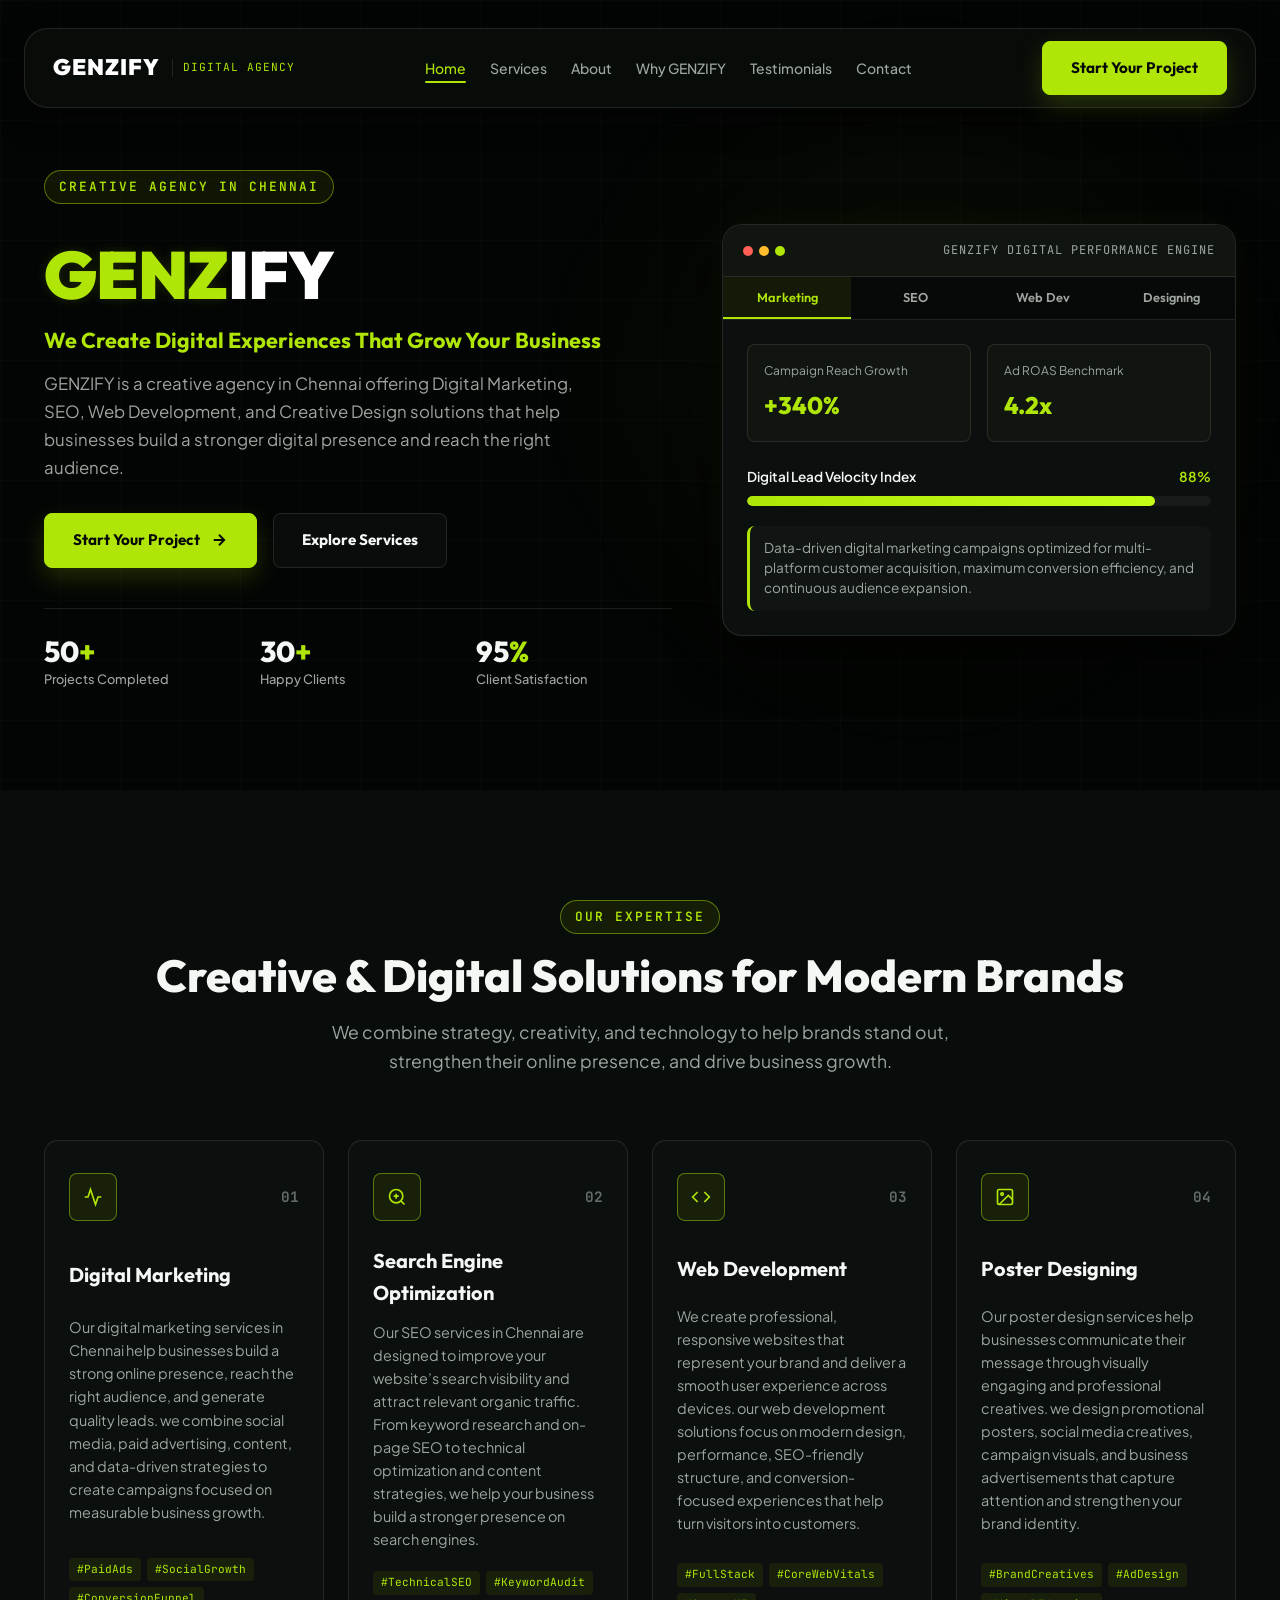
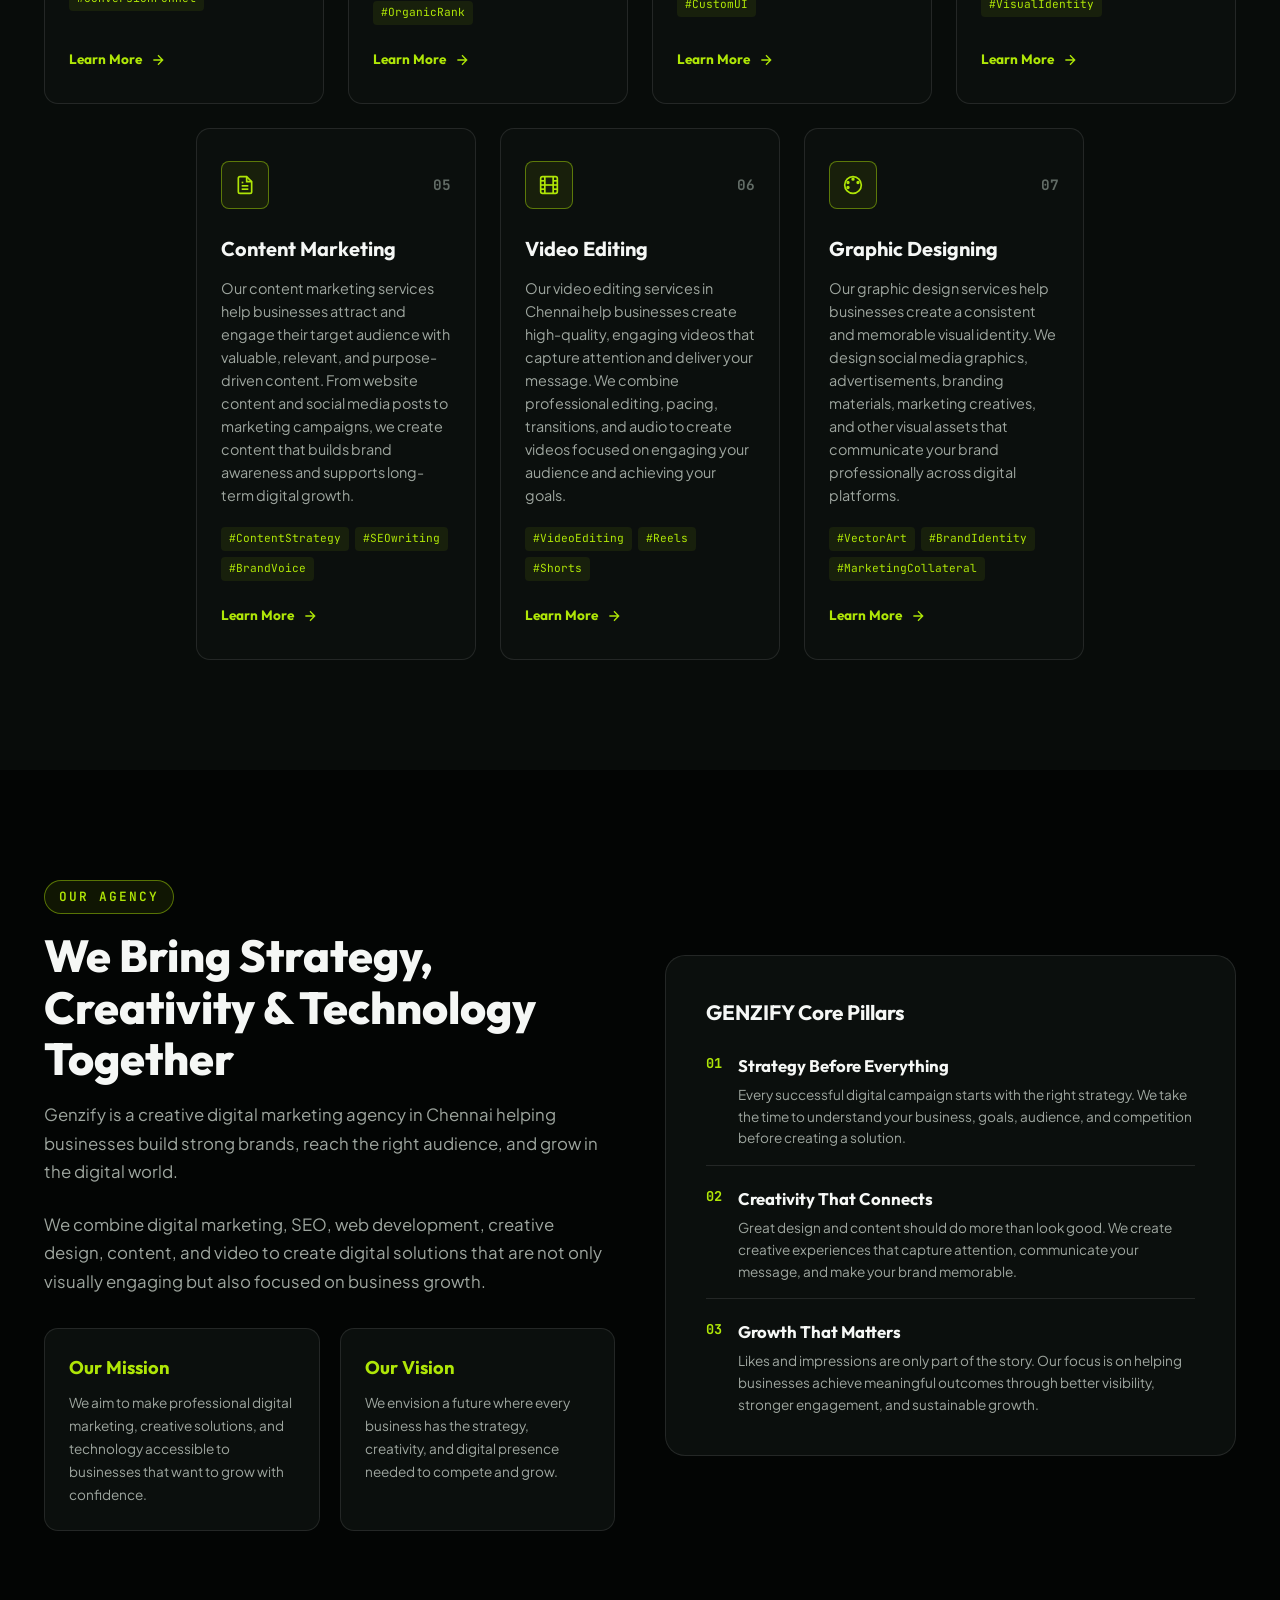
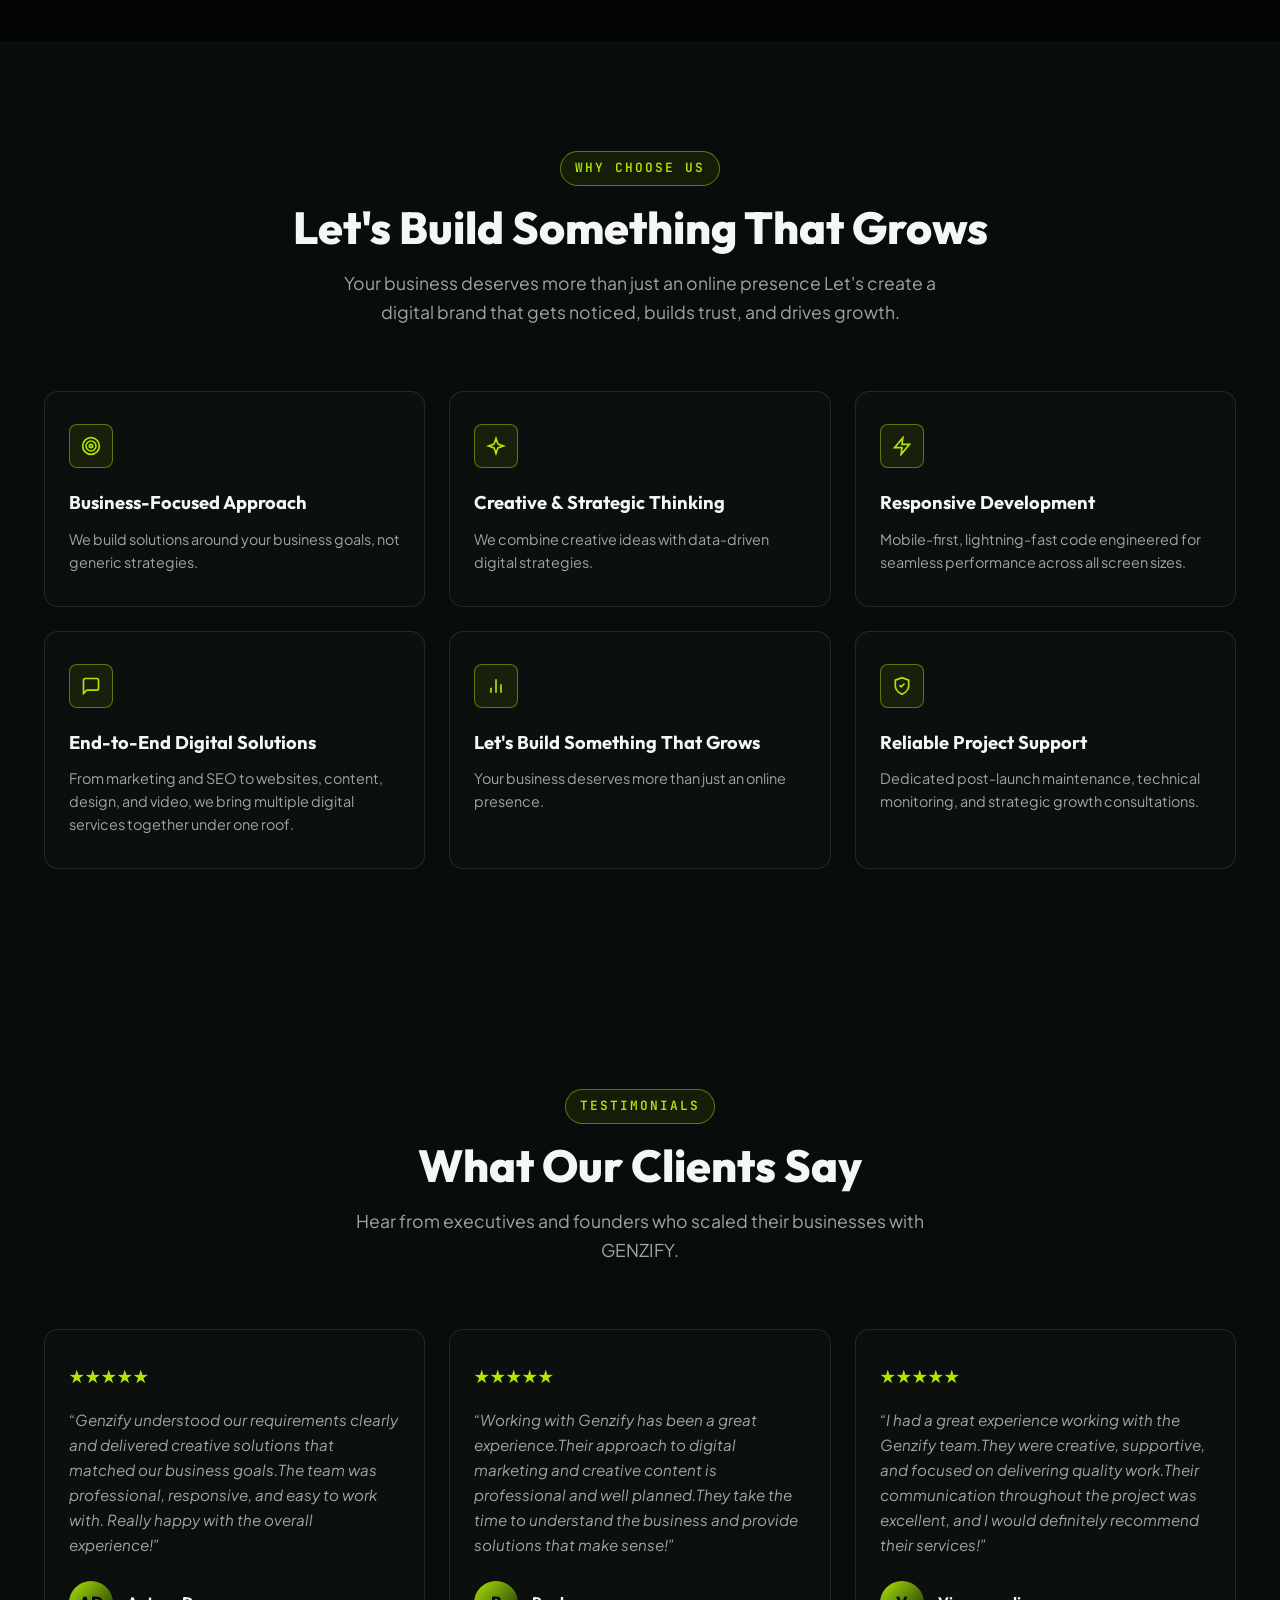
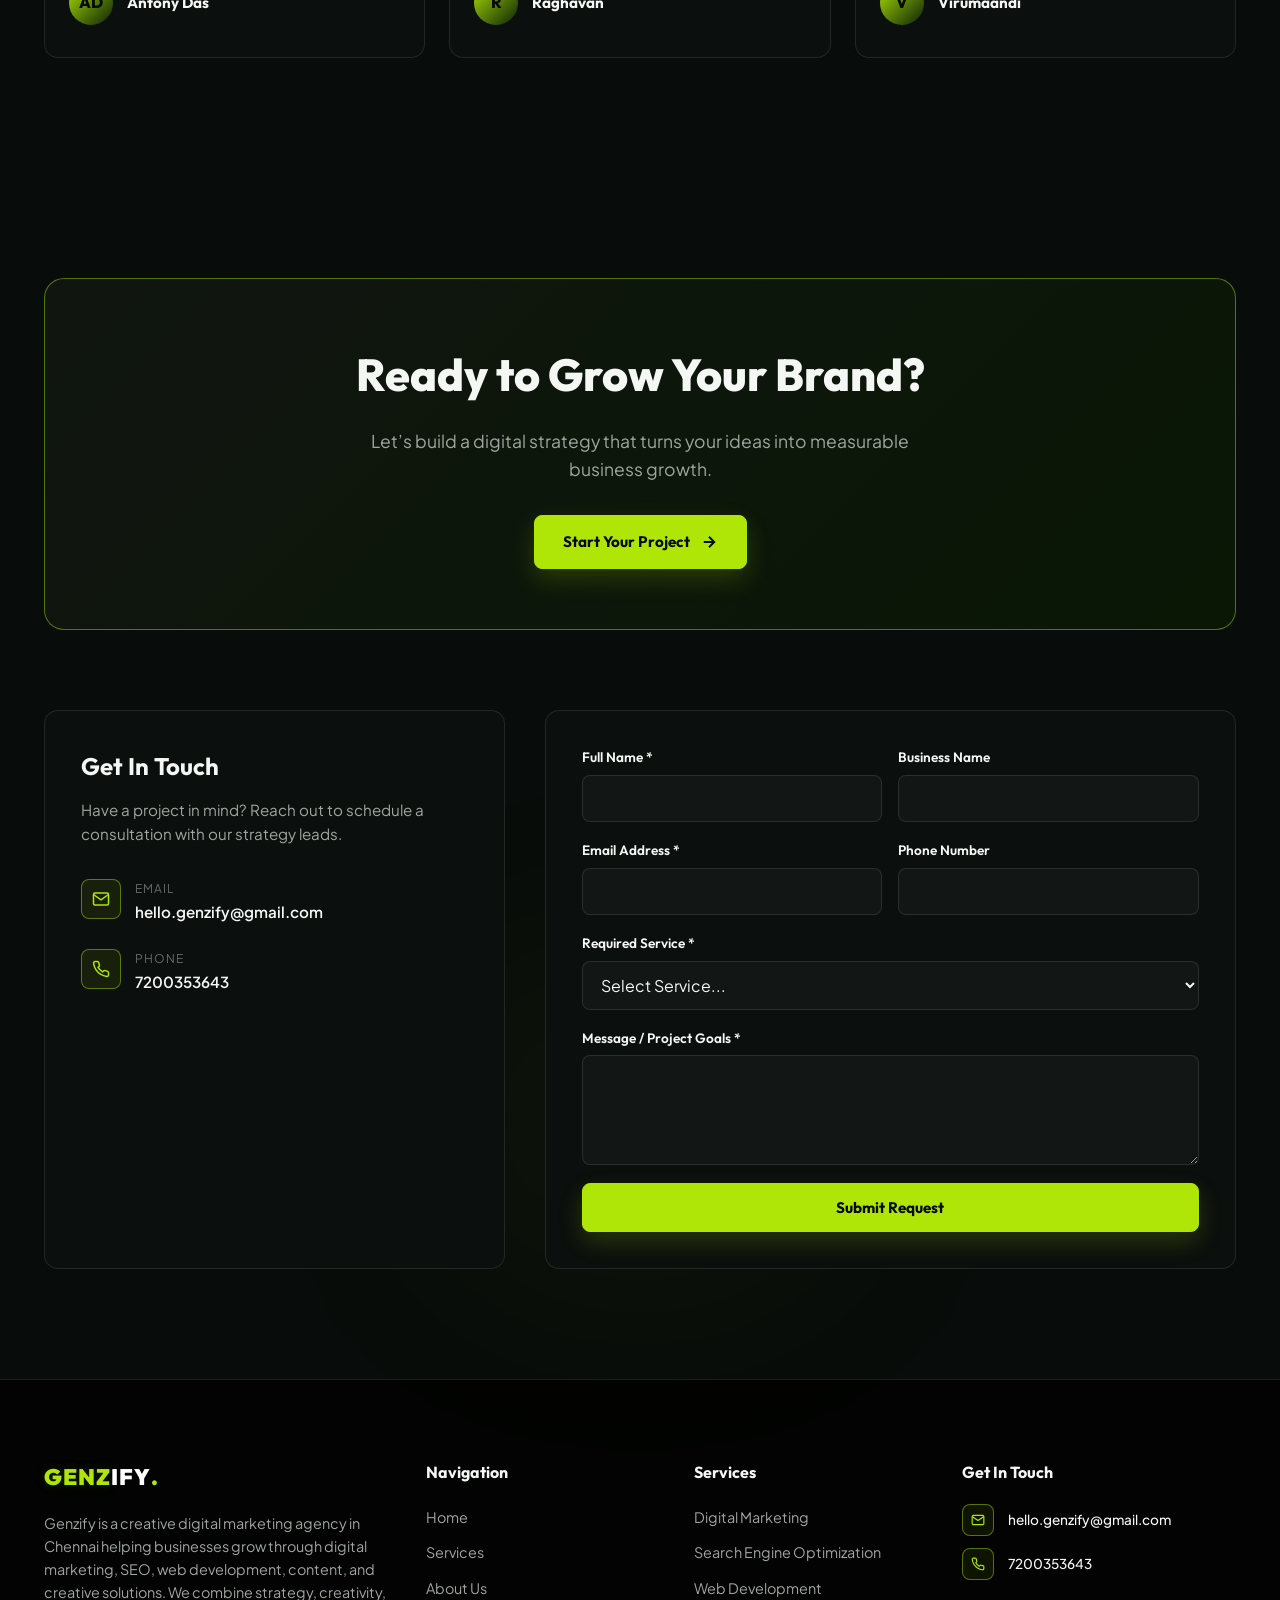
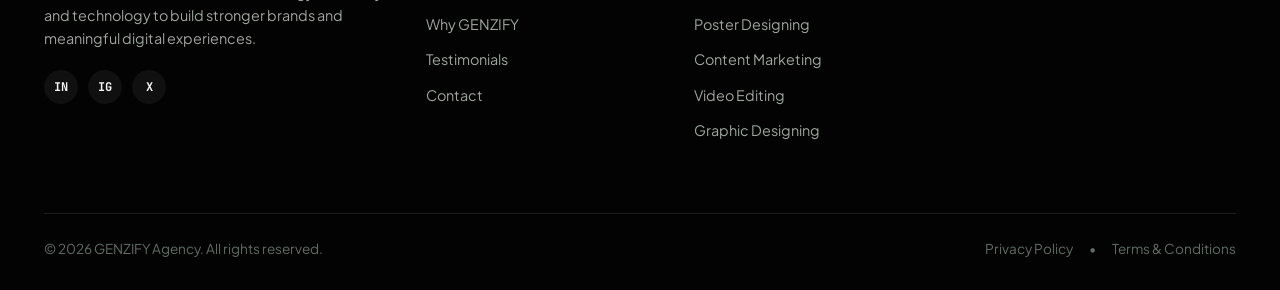
==== index.html @ 28a4ebb8 "genzify site updated" ====
<!DOCTYPE html>
<html lang="en">
<head>
    <meta charset="UTF-8">
    <meta name="viewport" content="width=device-width, initial-scale=1.0">
    <title>GENZIFY | Premium Digital Marketing &amp; Web Development Agency</title>
    
    <!-- SEO & Metadata -->
    <meta name="description" content="GENZIFY is an elite digital marketing agency building modern digital experiences through performance marketing, strategic SEO, web development, and visual design.">
    <meta name="keywords" content="GENZIFY, Digital Marketing Agency, SEO, Web Development, Poster Design, Growth Marketing">
    <meta name="author" content="GENZIFY Agency">

    <!-- Google Fonts -->
    <link rel="preconnect" href="https://fonts.googleapis.com">
    <link rel="preconnect" href="https://fonts.gstatic.com" crossorigin>
    <link href="https://fonts.googleapis.com/css2?family=JetBrains+Mono:wght@500;700&family=Outfit:wght@400;500;600;700;800;900&family=Plus+Jakarta+Sans:wght@400;500;600;700&family=Syne:wght@700;800&display=swap" rel="stylesheet">

    <!-- CSS File -->
    <link rel="stylesheet" href="style.css?v=1.2">
</head>
<body>

    <!-- Subtle Faint Geometric Grid Background -->
    <div class="bg-grid-texture" aria-hidden="true"></div>

    <!-- 1. COMPACT FLOATING NAVIGATION BAR -->
    <div class="navbar-wrapper" id="navbar">
        <nav class="navbar-pill" aria-label="Main Navigation">
            <a href="#home" class="brand-wrap" aria-label="GENZIFY Home">
                <span class="brand-logo-text header-brand-text">
                    GENZIFY
                </span>
                <span class="brand-sub">Digital Agency</span>
            </a>

            <ul class="nav-links-list">
                <li><a href="#home" class="nav-item-link active">Home</a></li>
                <li><a href="#services" class="nav-item-link">Services</a></li>
                <li><a href="#about" class="nav-item-link">About</a></li>
                <li><a href="#why-genzify" class="nav-item-link">Why GENZIFY</a></li>
                <li><a href="#testimonials" class="nav-item-link">Testimonials</a></li>
                <li><a href="#contact" class="nav-item-link">Contact</a></li>
            </ul>

            <div class="nav-cta-desktop">
                <a href="#contact" class="btn btn-primary-neon">Start Your Project</a>
            </div>

            <button class="mobile-nav-toggle" id="mobile-toggle" aria-label="Toggle navigation menu" aria-expanded="false">
                <span class="bar bar-1"></span>
                <span class="bar bar-2"></span>
                <span class="bar bar-3"></span>
            </button>
        </nav>
    </div>

    <!-- Mobile Drawer Overlay -->
    <div class="mobile-drawer" id="mobile-drawer" aria-label="Mobile Navigation Drawer">
        <div class="mobile-menu-links">
            <a href="#home" class="m-link">Home</a>
            <a href="#services" class="m-link">Services</a>
            <a href="#about" class="m-link">About</a>
            <a href="#why-genzify" class="m-link">Why GENZIFY</a>
            <a href="#testimonials" class="m-link">Testimonials</a>
            <a href="#contact" class="m-link">Contact</a>
        </div>
        <div class="mobile-menu-footer">
            <a href="#contact" class="btn btn-primary-neon btn-block">Start Your Project</a>
        </div>
    </div>

    <main>
        <!-- 2. RESTRUCTURED HERO SECTION (Two-Column Layout) -->
        <section class="hero-section" id="home">
            <div class="radial-glow-hero" aria-hidden="true"></div>

            <div class="container">
                <div class="hero-grid">
                    
                    <!-- Left Column: Copy, CTAs & Stats -->
                    <div class="hero-left scroll-reveal">
                        <div class="hero-badge-wrap">
                            <span class="section-badge">Creative Agency in Chennai</span>
                        </div>

                        <h1 class="hero-heading"><span class="brand-logo__genz">GENZ</span><span class="brand-logo__ify">IFY</span></h1>

                        <h2 class="hero-subheading">
                            We Create Digital Experiences That Grow Your Business
                        </h2>

                        <p class="hero-paragraph">
                            GENZIFY is a creative agency in Chennai offering Digital Marketing, SEO, Web Development, and Creative Design solutions that help businesses build a stronger digital presence and reach the right audience.
                        </p>

                        <div class="hero-actions">
                            <a href="#contact" class="btn btn-primary-neon">
                                <span>Start Your Project</span>
                                <svg width="18" height="18" viewBox="0 0 24 24" fill="none" stroke="currentColor" stroke-width="2.5"><path d="M5 12h14M12 5l7 7-7 7"/></svg>
                            </a>
                            <a href="#services" class="btn btn-outline-glass">
                                <span>Explore Services</span>
                            </a>
                        </div>

                        <div class="hero-stats-row">
                            <div class="hero-stat-item">
                                <span class="h-stat-num" data-target="50">0<span>+</span></span>
                                <span class="h-stat-lbl">Projects Completed</span>
                            </div>
                            <div class="hero-stat-item">
                                <span class="h-stat-num" data-target="30">0<span>+</span></span>
                                <span class="h-stat-lbl">Happy Clients</span>
                            </div>
                            <div class="hero-stat-item">
                                <span class="h-stat-num" data-target="95">0<span>%</span></span>
                                <span class="h-stat-lbl">Client Satisfaction</span>
                            </div>
                        </div>
                    </div>

                    <!-- Right Column: Interactive Digital Performance Interface -->
                    <div class="hero-right scroll-reveal" style="transition-delay: 0.15s;">
                        <div class="hero-interface-card">
                            <div class="interface-header">
                                <div class="interface-dots"><span></span><span></span><span></span></div>
                                <span class="interface-title">GENZIFY DIGITAL PERFORMANCE ENGINE</span>
                            </div>

                            <!-- Interactive Tabs -->
                            <div class="interface-tabs" role="tablist" aria-label="Performance Metrics Tabs">
                                <button class="tab-btn active" data-tab="marketing" role="tab" aria-selected="true">Marketing</button>
                                <button class="tab-btn" data-tab="seo" role="tab" aria-selected="false">SEO</button>
                                <button class="tab-btn" data-tab="webdev" role="tab" aria-selected="false">Web Dev</button>
                                <button class="tab-btn" data-tab="design" role="tab" aria-selected="false">Designing</button>
                            </div>

                            <!-- Tab Content Display -->
                            <div class="interface-body">
                                <div class="panel-metrics-grid">
                                    <div class="metric-box">
                                        <span class="mb-label" id="metric-label-1">Campaign Reach Growth</span>
                                        <span class="mb-val" id="metric-val-1">+340%</span>
                                    </div>
                                    <div class="metric-box">
                                        <span class="mb-label" id="metric-label-2">Ad ROAS Benchmark</span>
                                        <span class="mb-val" id="metric-val-2">4.2x</span>
                                    </div>
                                </div>

                                <div class="panel-graph-wrap">
                                    <div class="graph-label">
                                        <span id="graph-title">Digital Lead Velocity Index</span>
                                        <span id="graph-percentage" style="color: var(--color-primary-green);">88%</span>
                                    </div>
                                    <div class="graph-track">
                                        <div class="graph-fill" id="graph-fill-bar" style="width: 88%;"></div>
                                    </div>
                                </div>

                                <p class="panel-summary" id="panel-desc">
                                    Data-driven digital marketing campaigns optimized for multi-platform customer acquisition, maximum conversion efficiency, and continuous audience expansion.
                                </p>
                            </div>
                        </div>
                    </div>

                </div>
            </div>
        </section>

        <!-- 3. SERVICES SECTION -->
        <section class="services-section section-padding bg-secondary" id="services">
            <div class="container">
                <div class="section-header text-center scroll-reveal">
                    <span class="section-badge">OUR EXPERTISE</span>
                    <h2 class="section-title">Creative & Digital Solutions for Modern Brands</h2>
                    <p class="section-description">
                        We combine strategy, creativity, and technology to help brands stand out, strengthen their online presence, and drive business growth.
                    </p>
                </div>

                <div class="services-grid">
                    <!-- Service 1: Digital Marketing -->
                    <div class="service-card scroll-reveal">
                        <div class="service-top">
                            <div class="service-icon">
                                <svg width="24" height="24" viewBox="0 0 24 24" fill="none" stroke="currentColor" stroke-width="2"><path d="M22 12h-4l-3 9L9 3l-3 9H2"/></svg>
                            </div>
                            <span class="service-num">01</span>
                        </div>
                        <h3 class="service-title">Digital Marketing</h3>
                        <p class="service-desc">
                            Our digital marketing services in Chennai help businesses build a strong online presence, reach the right audience, and generate quality leads. we combine social media, paid advertising, content, and data-driven strategies to create campaigns focused on measurable business growth.
                        </p>
                        <div class="service-tags">
                            <span class="stag">#PaidAds</span>
                            <span class="stag">#SocialGrowth</span>
                            <span class="stag">#ConversionFunnel</span>
                        </div>
                        <a href="#contact" class="service-link" onclick="preselectService('Digital Marketing')">
                            <span>Learn More</span>
                            <svg width="16" height="16" viewBox="0 0 24 24" fill="none" stroke="currentColor" stroke-width="2"><path d="M5 12h14M12 5l7 7-7 7"/></svg>
                        </a>
                    </div>

                    <!-- Service 2: SEO -->
                    <div class="service-card scroll-reveal" style="transition-delay: 0.1s;">
                        <div class="service-top">
                            <div class="service-icon">
                                <svg width="24" height="24" viewBox="0 0 24 24" fill="none" stroke="currentColor" stroke-width="2"><circle cx="11" cy="11" r="8"/><path d="M21 21l-4.35-4.35M11 8v6M8 11h6"/></svg>
                            </div>
                            <span class="service-num">02</span>
                        </div>
                        <h3 class="service-title">Search Engine Optimization</h3>
                        <p class="service-desc">
                            Our SEO services in Chennai are designed to improve your website’s search visibility and attract relevant organic traffic. From keyword research and on-page SEO to technical optimization and content strategies, we help your business build a stronger presence on search engines.
                        </p>
                        <div class="service-tags">
                            <span class="stag">#TechnicalSEO</span>
                            <span class="stag">#KeywordAudit</span>
                            <span class="stag">#OrganicRank</span>
                        </div>
                        <a href="#contact" class="service-link" onclick="preselectService('Search Engine Optimization')">
                            <span>Learn More</span>
                            <svg width="16" height="16" viewBox="0 0 24 24" fill="none" stroke="currentColor" stroke-width="2"><path d="M5 12h14M12 5l7 7-7 7"/></svg>
                        </a>
                    </div>

                    <!-- Service 3: Web Development -->
                    <div class="service-card scroll-reveal" style="transition-delay: 0.2s;">
                        <div class="service-top">
                            <div class="service-icon">
                                <svg width="24" height="24" viewBox="0 0 24 24" fill="none" stroke="currentColor" stroke-width="2"><polyline points="16 18 22 12 16 6"/><polyline points="8 6 2 12 8 18"/></svg>
                            </div>
                            <span class="service-num">03</span>
                        </div>
                        <h3 class="service-title">Web Development</h3>
                        <p class="service-desc">
                            We create professional, responsive websites that represent your brand and deliver a smooth user experience across devices. our web development solutions focus on modern design, performance, SEO-friendly structure, and conversion-focused experiences that help turn visitors into customers.
                        </p>
                        <div class="service-tags">
                            <span class="stag">#FullStack</span>
                            <span class="stag">#CoreWebVitals</span>
                            <span class="stag">#CustomUI</span>
                        </div>
                        <a href="#contact" class="service-link" onclick="preselectService('Web Development')">
                            <span>Learn More</span>
                            <svg width="16" height="16" viewBox="0 0 24 24" fill="none" stroke="currentColor" stroke-width="2"><path d="M5 12h14M12 5l7 7-7 7"/></svg>
                        </a>
                    </div>

                    <!-- Service 4: Poster Designing -->
                    <div class="service-card scroll-reveal" style="transition-delay: 0.3s;">
                        <div class="service-top">
                            <div class="service-icon">
                                <svg width="24" height="24" viewBox="0 0 24 24" fill="none" stroke="currentColor" stroke-width="2"><rect x="3" y="3" width="18" height="18" rx="2" ry="2"/><circle cx="8.5" cy="8.5" r="1.5"/><polyline points="21 15 16 10 5 21"/></svg>
                            </div>
                            <span class="service-num">04</span>
                        </div>
                        <h3 class="service-title">Poster Designing</h3>
                        <p class="service-desc">
                            Our poster design services help businesses communicate their message through visually engaging and professional creatives. we design promotional posters, social media creatives, campaign visuals, and business advertisements that capture attention and strengthen your brand identity.
                        </p>
                        <div class="service-tags">
                            <span class="stag">#BrandCreatives</span>
                            <span class="stag">#AdDesign</span>
                            <span class="stag">#VisualIdentity</span>
                        </div>
                        <a href="#contact" class="service-link" onclick="preselectService('Poster Designing')">
                            <span>Learn More</span>
                            <svg width="16" height="16" viewBox="0 0 24 24" fill="none" stroke="currentColor" stroke-width="2"><path d="M5 12h14M12 5l7 7-7 7"/></svg>
                        </a>
                    </div>

                    <!-- Service 5: Content Marketing -->
                    <div class="service-card scroll-reveal" style="transition-delay: 0.1s;">
                        <div class="service-top">
                            <div class="service-icon">
                                <svg width="24" height="24" viewBox="0 0 24 24" fill="none" stroke="currentColor" stroke-width="2"><path d="M14 2H6a2 2 0 0 0-2 2v16a2 2 0 0 0 2 2h12a2 2 0 0 0 2-2V8z"></path><polyline points="14 2 14 8 20 8"></polyline><line x1="16" y1="13" x2="8" y2="13"></line><line x1="16" y1="17" x2="8" y2="17"></line><polyline points="10 9 9 9 8 9"></polyline></svg>
                            </div>
                            <span class="service-num">05</span>
                        </div>
                        <h3 class="service-title">Content Marketing</h3>
                        <p class="service-desc">
                            Our content marketing services help businesses attract and engage their target audience with valuable, relevant, and purpose-driven content. From website content and social media posts to marketing campaigns, we create content that builds brand awareness and supports long-term digital growth.
                        </p>
                        <div class="service-tags">
                            <span class="stag">#ContentStrategy</span>
                            <span class="stag">#SEOwriting</span>
                            <span class="stag">#BrandVoice</span>
                        </div>
                        <a href="#contact" class="service-link" onclick="preselectService('Content Marketing')">
                            <span>Learn More</span>
                            <svg width="16" height="16" viewBox="0 0 24 24" fill="none" stroke="currentColor" stroke-width="2"><path d="M5 12h14M12 5l7 7-7 7"/></svg>
                        </a>
                    </div>

                    <!-- Service 6: Video Editing -->
                    <div class="service-card scroll-reveal" style="transition-delay: 0.2s;">
                        <div class="service-top">
                            <div class="service-icon">
                                <svg width="24" height="24" viewBox="0 0 24 24" fill="none" stroke="currentColor" stroke-width="2"><rect x="2" y="2" width="20" height="20" rx="2.18" ry="2.18"></rect><line x1="7" y1="2" x2="7" y2="22"></line><line x1="17" y1="2" x2="17" y2="22"></line><line x1="2" y1="12" x2="22" y2="12"></line><line x1="2" y1="7" x2="7" y2="7"></line><line x1="2" y1="17" x2="7" y2="17"></line><line x1="17" y1="17" x2="22" y2="17"></line><line x1="17" y1="7" x2="22" y2="7"></line></svg>
                            </div>
                            <span class="service-num">06</span>
                        </div>
                        <h3 class="service-title">Video Editing</h3>
                        <p class="service-desc">
                            Our video editing services in Chennai help businesses create high-quality, engaging videos that capture attention and deliver your message. We combine professional editing, pacing, transitions, and audio to create videos focused on engaging your audience and achieving your goals.
                        </p>
                        <div class="service-tags">
                            <span class="stag">#VideoEditing</span>
                            <span class="stag">#Reels</span>
                            <span class="stag">#Shorts</span>
                        </div>
                        <a href="#contact" class="service-link" onclick="preselectService('Video Editing')">
                            <span>Learn More</span>
                            <svg width="16" height="16" viewBox="0 0 24 24" fill="none" stroke="currentColor" stroke-width="2"><path d="M5 12h14M12 5l7 7-7 7"/></svg>
                        </a>
                    </div>

                    <!-- Service 7: Graphic Designing -->
                    <div class="service-card scroll-reveal" style="transition-delay: 0.3s;">
                        <div class="service-top">
                            <div class="service-icon">
                                <svg width="24" height="24" viewBox="0 0 24 24" fill="none" stroke="currentColor" stroke-width="2"><path d="M12 22C17.5228 22 22 17.5228 22 12C22 6.47715 17.5228 2 12 2C6.47715 2 2 6.47715 2 12C2 17.5228 6.47715 22 12 22Z"></path><path d="M12 6C12.5523 6 13 5.55228 13 5C13 4.44772 12.5523 4 12 4C11.4477 4 11 4.44772 11 5C11 5.55228 11.4477 6 12 6Z"></path><path d="M6 10C6.55228 10 7 9.55228 7 9C7 8.44772 6.55228 8 6 8C5.44772 8 5 8.44772 5 9C5 9.55228 5.44772 10 6 10Z"></path><path d="M6 16C6.55228 16 7 15.5523 7 15C7 14.4477 6.55228 14 6 14C5.44772 14 5 14.4477 5 15C5 15.5523 5.44772 16 6 16Z"></path><path d="M18 10C18.5523 10 19 9.55228 19 9C19 8.44772 18.5523 8 18 8C17.4477 8 17 8.44772 17 9C17 9.55228 17.4477 10 18 10Z"></path></svg>
                            </div>
                            <span class="service-num">07</span>
                        </div>
                        <h3 class="service-title">Graphic Designing</h3>
                        <p class="service-desc">
                            Our graphic design services help businesses create a consistent and memorable visual identity. We design social media graphics, advertisements, branding materials, marketing creatives, and other visual assets that communicate your brand professionally across digital platforms.
                        </p>
                        <div class="service-tags">
                            <span class="stag">#VectorArt</span>
                            <span class="stag">#BrandIdentity</span>
                            <span class="stag">#MarketingCollateral</span>
                        </div>
                        <a href="#contact" class="service-link" onclick="preselectService('Graphic Designing')">
                            <span>Learn More</span>
                            <svg width="16" height="16" viewBox="0 0 24 24" fill="none" stroke="currentColor" stroke-width="2"><path d="M5 12h14M12 5l7 7-7 7"/></svg>
                        </a>
                    </div>
                </div>
            </div>
        </section>

        <!-- 4. ABOUT SECTION (Editorial Split Layout) -->
        <section class="about-section section-padding" id="about">
            <div class="container">
                <div class="about-split-grid">
                    
                    <div class="about-editorial scroll-reveal">
                        <span class="section-badge">OUR AGENCY</span>
                        <h2 class="section-title">We Bring Strategy, Creativity &amp; Technology Together</h2>
                        
                        <p>
                            Genzify is a creative digital marketing agency in Chennai helping businesses build strong brands, reach the right audience, and grow in the digital world.
                        </p>
                        <p>
                            We combine digital marketing, SEO, web development, creative design, content, and video to create digital solutions that are not only visually engaging but also focused on business growth.
                        </p>

                        <div class="about-highlights">
                            <div class="ah-card">
                                <h4>Our Mission</h4>
                                <p>We aim to make professional digital marketing, creative solutions, and technology accessible to businesses that want to grow with confidence.</p>
                            </div>
                            <div class="ah-card">
                                <h4>Our Vision</h4>
                                <p>We envision a future where every business has the strategy, creativity, and digital presence needed to compete and grow.</p>
                            </div>
                        </div>
                    </div>

                    <!-- Visual Principles Panel -->
                    <div class="about-visual-panel scroll-reveal" style="transition-delay: 0.15s;">
                        <h3 style="font-family: var(--font-heading); font-size: 1.3rem; margin-bottom: 24px;">GENZIFY Core Pillars</h3>
                        
                        <div class="principles-list">
                            <div class="principle-item">
                                <span class="p-num">01</span>
                                <div class="p-text">
                                    <h5>Strategy Before Everything</h5>
                                    <p>Every successful digital campaign starts with the right strategy. We take the time to understand your business, goals, audience, and competition before creating a solution.</p>
                                </div>
                            </div>
                            <div class="principle-item">
                                <span class="p-num">02</span>
                                <div class="p-text">
                                    <h5>Creativity That Connects</h5>
                                    <p>Great design and content should do more than look good. We create creative experiences that capture attention, communicate your message, and make your brand memorable.</p>
                                </div>
                            </div>
                            <div class="principle-item">
                                <span class="p-num">03</span>
                                <div class="p-text">
                                    <h5>Growth That Matters</h5>
                                    <p>Likes and impressions are only part of the story. Our focus is on helping businesses achieve meaningful outcomes through better visibility, stronger engagement, and sustainable growth.</p>
                                </div>
                            </div>
                        </div>
                    </div>

                </div>
            </div>
        </section>

        <!-- 5. WHY CHOOSE GENZIFY -->
        <section class="why-section section-padding bg-secondary" id="why-genzify">
            <div class="container">
                <div class="section-header text-center scroll-reveal">
                    <span class="section-badge">WHY CHOOSE US</span>
                    <h2 class="section-title">Let's Build Something That Grows</h2>
                    <p class="section-description">
                        Your business deserves more than just an online presence Let's create a digital brand that gets noticed, builds trust, and drives growth.
                    </p>
                </div>

                <div class="why-grid-layout">
                    <div class="why-feature-card scroll-reveal">
                        <div class="why-icon-badge">
                            <svg width="20" height="20" viewBox="0 0 24 24" fill="none" stroke="currentColor" stroke-width="2"><circle cx="12" cy="12" r="10"/><circle cx="12" cy="12" r="6"/><circle cx="12" cy="12" r="2"/></svg>
                        </div>
                        <h4>Business-Focused Approach</h4>
                        <p>We build solutions around your business goals, not generic strategies.</p>
                    </div>

                    <div class="why-feature-card scroll-reveal" style="transition-delay: 0.1s;">
                        <div class="why-icon-badge">
                            <svg width="20" height="20" viewBox="0 0 24 24" fill="none" stroke="currentColor" stroke-width="2"><path d="m12 3-1.912 5.813a2 2 0 0 1-1.275 1.275L3 12l5.813 1.912a2 2 0 0 1 1.275 1.275L12 21l1.912-5.813a2 2 0 0 1 1.275-1.275L21 12l-5.813-1.912a2 2 0 0 1-1.275-1.275L12 3Z"/></svg>
                        </div>
                        <h4>Creative &amp; Strategic Thinking</h4>
                        <p>We combine creative ideas with data-driven digital strategies.</p>
                    </div>

                    <div class="why-feature-card scroll-reveal" style="transition-delay: 0.2s;">
                        <div class="why-icon-badge">
                            <svg width="20" height="20" viewBox="0 0 24 24" fill="none" stroke="currentColor" stroke-width="2"><polygon points="13 2 3 14 12 14 11 22 21 10 12 10 13 2"/></svg>
                        </div>
                        <h4>Responsive Development</h4>
                        <p>Mobile-first, lightning-fast code engineered for seamless performance across all screen sizes.</p>
                    </div>

                    <div class="why-feature-card scroll-reveal" style="transition-delay: 0.3s;">
                        <div class="why-icon-badge">
                            <svg width="20" height="20" viewBox="0 0 24 24" fill="none" stroke="currentColor" stroke-width="2"><path d="M21 15a2 2 0 0 1-2 2H7l-4 4V5a2 2 0 0 1 2-2h14a2 2 0 0 1 2 2z"/></svg>
                        </div>
                        <h4>End-to-End Digital Solutions</h4>
                        <p>From marketing and SEO to websites, content, design, and video, we bring multiple digital services together under one roof.</p>
                    </div>

                    <div class="why-feature-card scroll-reveal" style="transition-delay: 0.4s;">
                        <div class="why-icon-badge">
                            <svg width="20" height="20" viewBox="0 0 24 24" fill="none" stroke="currentColor" stroke-width="2"><line x1="18" y1="20" x2="18" y2="10"/><line x1="12" y1="20" x2="12" y2="4"/><line x1="6" y1="20" x2="6" y2="14"/></svg>
                        </div>
                        <h4>Let's Build Something That Grows</h4>
                        <p>Your business deserves more than just an online presence.</p>
                    </div>

                    <div class="why-feature-card scroll-reveal" style="transition-delay: 0.5s;">
                        <div class="why-icon-badge">
                            <svg width="20" height="20" viewBox="0 0 24 24" fill="none" stroke="currentColor" stroke-width="2"><path d="M12 22s8-4 8-10V5l-8-3-8 3v7c0 6 8 10 8 10z"/><polyline points="9 11 11 13 15 9"/></svg>
                        </div>
                        <h4>Reliable Project Support</h4>
                        <p>Dedicated post-launch maintenance, technical monitoring, and strategic growth consultations.</p>
                    </div>
                </div>
            </div>
        </section>

        <!-- TESTIMONIALS SECTION -->
        <!-- TEMPORARY TESTIMONIALS - REPLACE BEFORE LAUNCH -->
        <section class="testimonials-section section-padding bg-secondary" id="testimonials">
            <div class="container">
                <div class="section-header text-center scroll-reveal">
                    <span class="section-badge">TESTIMONIALS</span>
                    <h2 class="section-title">What Our Clients Say</h2>
                    <p class="section-description">
                        Hear from executives and founders who scaled their businesses with GENZIFY.
                    </p>
                </div>

                <div class="testimonials-grid">
                    <div class="testimonial-card scroll-reveal">
                        <div class="t-stars">★★★★★</div>
                        <p class="t-quote">
                            “Genzify understood our requirements clearly and delivered creative solutions that matched our business goals.The team was professional, responsive, and easy to work with. Really happy with the overall experience!”
                        </p>
                        <div class="t-author">
                            <div class="t-avatar">AD</div>
                            <div>
                                <h4 class="t-name">Antony Das</h4>
                            </div>
                        </div>
                    </div>

                    <div class="testimonial-card scroll-reveal" style="transition-delay: 0.15s;">
                        <div class="t-stars">★★★★★</div>
                        <p class="t-quote">
                            “Working with Genzify has been a great experience.Their approach to digital marketing and creative content is professional and well planned.They take the time to understand the business and provide solutions that make sense!”
                        </p>
                        <div class="t-author">
                            <div class="t-avatar">R</div>
                            <div>
                                <h4 class="t-name">Raghavan</h4>
                            </div>
                        </div>
                    </div>

                    <div class="testimonial-card scroll-reveal" style="transition-delay: 0.3s;">
                        <div class="t-stars">★★★★★</div>
                        <p class="t-quote">
                            “I had a great experience working with the Genzify team.They were creative, supportive, and focused on delivering quality work.Their communication throughout the project was excellent, and I would definitely recommend their services!”
                        </p>
                        <div class="t-author">
                            <div class="t-avatar">V</div>
                            <div>
                                <h4 class="t-name">Virumaandi</h4>
                            </div>
                        </div>
                    </div>
                </div>
            </div>
        </section>

        <!-- 9. CONTACT & CTA SECTION -->
        <section class="contact-section section-padding bg-secondary" id="contact">
            <div class="container">
                <div class="radial-glow-cta" aria-hidden="true"></div>

                <!-- Call to Action Banner -->
                <div class="cta-banner scroll-reveal">
                    <h2>Ready to Grow Your Brand?</h2>
                    <p>Let’s build a digital strategy that turns your ideas into measurable business growth.</p>
                    <a href="#contact-form" class="btn btn-primary-neon">
                        <span>Start Your Project</span>
                        <svg width="18" height="18" viewBox="0 0 24 24" fill="none" stroke="currentColor" stroke-width="2.5"><path d="M5 12h14M12 5l7 7-7 7"/></svg>
                    </a>
                </div>

                <div class="contact-split-grid">
                    
                    <div class="contact-info-panel scroll-reveal">
                        <h3>Get In Touch</h3>
                        <p>Have a project in mind? Reach out to schedule a consultation with our strategy leads.</p>

                        <div class="contact-list">
                            <a href="https://mail.google.com/mail/?view=cm&fs=1&to=hello.genzify@gmail.com" target="_blank" rel="noopener" class="c-item c-link gmail-link">
                                <div class="c-icon">
                                    <svg width="18" height="18" viewBox="0 0 24 24" fill="none" stroke="currentColor" stroke-width="2"><path d="M4 4h16c1.1 0 2 .9 2 2v12c0 1.1-.9 2-2 2H4c-1.1 0-2-.9-2-2V6c0-1.1.9-2 2-2z"/><polyline points="22,6 12,13 2,6"/></svg>
                                </div>
                                <div>
                                    <span class="c-lbl">Email</span>
                                    <div class="c-val">hello.genzify@gmail.com</div>
                                </div>
                            </a>
                            <a href="tel:7200353643" class="c-item c-link c-phone-link" onclick="if (window.innerWidth > 1024) { event.preventDefault(); return false; }">
                                <div class="c-icon">
                                    <svg width="18" height="18" viewBox="0 0 24 24" fill="none" stroke="currentColor" stroke-width="2"><path d="M22 16.92v3a2 2 0 0 1-2.18 2 19.79 19.79 0 0 1-8.63-3.07 19.5 19.5 0 0 1-6-6 19.79 19.79 0 0 1-3.07-8.67A2 2 0 0 1 4.11 2h3a2 2 0 0 1 2 1.72 12.84 12.84 0 0 0 .7 2.81 2 2 0 0 1-.45 2.11L8.09 9.91a16 16 0 0 0 6 6l1.27-1.27a2 2 0 0 1 2.11-.45 12.84 12.84 0 0 0 2.81.7A2 2 0 0 1 22 16.92z"/></svg>
                                </div>
                                <div>
                                    <span class="c-lbl">Phone</span>
                                    <div class="c-val">7200353643</div>
                                </div>
                            </a>
                        </div>
                    </div>

                    <!-- Contact Form -->
                    <div class="contact-form-panel scroll-reveal" id="contact-form">
                        <form id="project-form" name="contact" method="POST" data-netlify="true" novalidate>
                            <input type="hidden" name="form-name" value="contact" />
                            <div class="form-grid-2">
                                <div class="form-group">
                                    <label for="fullName">Full Name *</label>
                                    <input type="text" id="fullName" name="fullName" required>
                                    <span class="err-msg" id="err-fullName">Full name is required.</span>
                                </div>
                                <div class="form-group">
                                    <label for="businessName">Business Name</label>
                                    <input type="text" id="businessName" name="businessName">
                                </div>
                            </div>

                            <div class="form-grid-2">
                                <div class="form-group">
                                    <label for="email">Email Address *</label>
                                    <input type="email" id="email" name="email" required>
                                    <span class="err-msg" id="err-email">Valid email is required.</span>
                                </div>
                                <div class="form-group">
                                    <label for="phone">Phone Number</label>
                                    <input type="tel" id="phone" name="phone">
                                </div>
                            </div>

                            <div class="form-group">
                                <label for="service">Required Service *</label>
                                <select id="service" name="service" required>
                                    <option value="">Select Service...</option>
                                    <option value="Digital Marketing">Digital Marketing</option>
                                    <option value="Search Engine Optimization">Search Engine Optimization</option>
                                    <option value="Web Development">Web Development</option>
                                    <option value="Poster Designing">Poster Designing</option>
                                    <option value="Content Marketing">Content Marketing</option>
                                    <option value="Video Editing">Video Editing</option>
                                    <option value="Graphic Designing">Graphic Designing</option>
                                </select>
                                <span class="err-msg" id="err-service">Please select a service.</span>
                            </div>

                            <div class="form-group">
                                <label for="message">Message / Project Goals *</label>
                                <textarea id="message" name="message" rows="4" required></textarea>
                                <span class="err-msg" id="err-message">Message details are required.</span>
                            </div>

                            <button type="submit" class="btn btn-primary-neon btn-block" id="submit-btn">
                                <span>Submit Request</span>
                            </button>

                            <div id="form-alert" class="status-alert" style="display: none;"></div>
                        </form>
                    </div>

                </div>
            </div>
        </section>
    </main>

    <!-- 10. FOOTER -->
    <footer class="footer-wrap">
        <div class="container">
            <div class="footer-cols">
                
                <div class="footer-brand">
                    <a href="#home" class="brand-logo-text">
                        <span class="brand-logo__genz">GENZ</span><span class="brand-logo__ify">IFY</span><span class="logo-dot">.</span>
                    </a>
                    <p>Genzify is a creative digital marketing agency in Chennai helping businesses grow through digital marketing, SEO, web development, content, and creative solutions. We combine strategy, creativity, and technology to build stronger brands and meaningful digital experiences.</p>
                    <div class="footer-socials">
                        <a href="#" aria-label="LinkedIn">IN</a>
                        <a href="#" aria-label="Instagram">IG</a>
                        <a href="#" aria-label="Twitter">X</a>
                    </div>
                </div>

                <div class="footer-col">
                    <h4>Navigation</h4>
                    <ul>
                        <li><a href="#home">Home</a></li>
                        <li><a href="#services">Services</a></li>
                        <li><a href="#about">About Us</a></li>
                        <li><a href="#why-genzify">Why GENZIFY</a></li>
                        <li><a href="#testimonials">Testimonials</a></li>
                        <li><a href="#contact">Contact</a></li>
                    </ul>
                </div>

                <div class="footer-col">
                    <h4>Services</h4>
                    <ul>
                        <li><a href="#services" onclick="preselectService('Digital Marketing')">Digital Marketing</a></li>
                        <li><a href="#services" onclick="preselectService('Search Engine Optimization')">Search Engine Optimization</a></li>
                        <li><a href="#services" onclick="preselectService('Web Development')">Web Development</a></li>
                        <li><a href="#services" onclick="preselectService('Poster Designing')">Poster Designing</a></li>
                        <li><a href="#services" onclick="preselectService('Content Marketing')">Content Marketing</a></li>
                        <li><a href="#services" onclick="preselectService('Video Editing')">Video Editing</a></li>
                        <li><a href="#services" onclick="preselectService('Graphic Designing')">Graphic Designing</a></li>
                    </ul>
                </div>

                <div class="footer-col">
                    <h4>Get In Touch</h4>
                    <div class="contact-list" style="margin-top: 15px; gap: 12px;">
                        <a href="https://mail.google.com/mail/?view=cm&fs=1&to=hello.genzify@gmail.com" target="_blank" rel="noopener" class="c-item c-link gmail-link">
                            <div class="c-icon" style="width: 32px; height: 32px; min-width: 32px;">
                                <svg width="14" height="14" viewBox="0 0 24 24" fill="none" stroke="currentColor" stroke-width="2"><path d="M4 4h16c1.1 0 2 .9 2 2v12c0 1.1-.9 2-2 2H4c-1.1 0-2-.9-2-2V6c0-1.1.9-2 2-2z"/><polyline points="22,6 12,13 2,6"/></svg>
                            </div>
                            <div class="c-val" style="font-size: 0.85rem; font-weight: 500;">hello.genzify@gmail.com</div>
                        </a>
                        <a href="tel:7200353643" class="c-item c-link c-phone-link" onclick="if (window.innerWidth > 1024) { event.preventDefault(); return false; }">
                            <div class="c-icon" style="width: 32px; height: 32px; min-width: 32px;">
                                <svg width="14" height="14" viewBox="0 0 24 24" fill="none" stroke="currentColor" stroke-width="2"><path d="M22 16.92v3a2 2 0 0 1-2.18 2 19.79 19.79 0 0 1-8.63-3.07 19.5 19.5 0 0 1-6-6 19.79 19.79 0 0 1-3.07-8.67A2 2 0 0 1 4.11 2h3a2 2 0 0 1 2 1.72 12.84 12.84 0 0 0 .7 2.81 2 2 0 0 1-.45 2.11L8.09 9.91a16 16 0 0 0 6 6l1.27-1.27a2 2 0 0 1 2.11-.45 12.84 12.84 0 0 0 2.81.7A2 2 0 0 1 22 16.92z"/></svg>
                            </div>
                            <div class="c-val" style="font-size: 0.85rem; font-weight: 500;">7200353643</div>
                        </a>
                    </div>
                </div>

            </div>

            <div class="footer-bottom">
                <p>&copy; 2026 GENZIFY Agency. All rights reserved.</p>
                <div class="legal-links">
                    <a href="privacy.html">Privacy Policy</a>
                    <span>•</span>
                    <a href="terms.html">Terms &amp; Conditions</a>
                </div>
            </div>
        </div>
    </footer>

    <!-- JavaScript File -->
    <script src="script.js?v=1.2"></script>
</body>
</html>
---- style.css ----
/* ==========================================================================
   GENZIFY - Digital Marketing Agency Design System & Style Manifest
   Executive Dark Theme: #030504, #080C0A, #0B0F0D, Lime Green (#AFE607) Accent
   ========================================================================== */

/* --------------------------------------------------------------------------
   1. Design Tokens & CSS Variables
   -------------------------------------------------------------------------- */
:root {
    /* Brand Requested Primary Color Palette */
    --color-bg: #030504;
    --color-bg-secondary: #080C0A;
    --color-card: #0B0F0D;
    --color-card-hover: #101510;
    --color-accent: #AFE607;
    --color-accent-hover: #C4FF18;
    --color-accent-soft: rgba(175, 230, 7, 0.08);
    --color-accent-border: rgba(175, 230, 7, 0.45);
    --color-text-primary: #F5F7F5;
    --color-text-secondary: #9EA69F;
    --color-border: rgba(255, 255, 255, 0.10);

    /* Direct Token Aliases */
    --bg-main: var(--color-bg);
    --bg-secondary: var(--color-bg-secondary);
    --bg-card: var(--color-card);
    --bg-card-elevated: var(--color-card-hover);
    --bg-glass: rgba(11, 15, 13, 0.85);
    
    --color-primary-green: var(--color-accent);
    --color-secondary-green: var(--color-accent-hover);
    --color-green-dim: var(--color-accent-soft);
    --color-green-glow: rgba(175, 230, 7, 0.22);
    
    --text-main: var(--color-text-primary);
    --text-secondary: var(--color-text-secondary);
    --text-muted: #626C66;
    
    --border-subtle: var(--color-border);
    --border-accent: var(--color-accent-border);
    
    --font-heading: 'Outfit', 'Syne', sans-serif;
    --font-body: 'Plus Jakarta Sans', sans-serif;
    --font-mono: 'JetBrains Mono', monospace, sans-serif;
    
    --transition-fast: 0.2s cubic-bezier(0.4, 0, 0.2, 1);
    --transition-normal: 0.3s cubic-bezier(0.4, 0, 0.2, 1);
    
    --radius-sm: 8px;
    --radius-md: 14px;
    --radius-lg: 20px;
    --radius-pill: 9999px;
    
    --shadow-subtle: 0 10px 30px rgba(0, 0, 0, 0.5);
    --shadow-glow: 0 10px 30px rgba(175, 230, 7, 0.22);
}

/* --------------------------------------------------------------------------
   2. Reset & Global Styles
   -------------------------------------------------------------------------- */
*, *::before, *::after {
    box-sizing: border-box;
    margin: 0;
    padding: 0;
}

html {
    scroll-behavior: smooth;
    font-size: 16px;
}

body {
    background-color: var(--color-bg);
    color: var(--color-text-primary);
    font-family: var(--font-body);
    line-height: 1.6;
    overflow-x: hidden;
    position: relative;
    -webkit-font-smoothing: antialiased;
}

a {
    color: inherit;
    text-decoration: none;
    transition: var(--transition-fast);
}

ul {
    list-style: none;
}

button, input, select, textarea {
    font-family: inherit;
    font-size: inherit;
    color: inherit;
}

/* Accessible focus outlines */
:focus-visible {
    outline: 2px solid var(--color-accent);
    outline-offset: 4px;
}

/* --------------------------------------------------------------------------
   3. Layout Container & Background Textures
   -------------------------------------------------------------------------- */
.container {
    width: 100%;
    max-width: 1240px;
    margin: 0 auto;
    padding: 0 24px;
}

.section-padding {
    padding: 110px 0;
}

.bg-secondary {
    background-color: var(--color-bg-secondary);
    position: relative;
}

/* Faint geometric grid background */
.bg-grid-texture {
    position: fixed;
    top: 0;
    left: 0;
    width: 100vw;
    height: 100vh;
    background-image: 
        linear-gradient(to right, rgba(255, 255, 255, 0.02) 1px, transparent 1px),
        linear-gradient(to bottom, rgba(255, 255, 255, 0.02) 1px, transparent 1px);
    background-size: 60px 60px;
    pointer-events: none;
    z-index: -2;
}

/* Subtle dark-lime radial glow elements */
.radial-glow-hero {
    position: absolute;
    top: 10%;
    right: 5%;
    width: 600px;
    height: 600px;
    background: radial-gradient(circle, rgba(175, 230, 7, 0.07) 0%, rgba(3, 5, 4, 0) 70%);
    pointer-events: none;
    z-index: 0;
    filter: blur(90px);
}

.radial-glow-cta {
    position: absolute;
    bottom: 5%;
    left: 50%;
    transform: translateX(-50%);
    width: 700px;
    height: 400px;
    background: radial-gradient(circle, rgba(175, 230, 7, 0.06) 0%, rgba(3, 5, 4, 0) 75%);
    pointer-events: none;
    z-index: 0;
    filter: blur(100px);
}

/* --------------------------------------------------------------------------
   4. Section Headers & Typography Utility
   -------------------------------------------------------------------------- */
.section-header {
    margin-bottom: 64px;
}

.section-header.text-center {
    text-align: center;
}

.section-badge {
    display: inline-flex;
    align-items: center;
    gap: 8px;
    color: var(--color-accent);
    font-family: var(--font-mono);
    font-size: 0.8rem;
    font-weight: 600;
    letter-spacing: 2px;
    text-transform: uppercase;
    margin-bottom: 16px;
    padding: 6px 14px;
    background-color: var(--color-accent-soft);
    border: 1px solid var(--color-accent-border);
    border-radius: var(--radius-pill);
    transition: var(--transition-fast);
}

.section-badge:hover {
    background-color: rgba(175, 230, 7, 0.12);
    border-color: var(--color-accent);
}

.section-title {
    font-family: var(--font-heading);
    font-size: clamp(2rem, 3.5vw, 3rem);
    font-weight: 800;
    color: var(--color-text-primary);
    line-height: 1.15;
    margin-bottom: 16px;
}

.section-description {
    color: var(--color-text-secondary);
    font-size: 1.1rem;
    max-width: 640px;
    margin: 0 auto;
    line-height: 1.65;
}

.text-gradient {
    background: linear-gradient(135deg, #FFFFFF 30%, var(--color-accent) 100%);
    -webkit-background-clip: text;
    -webkit-text-fill-color: transparent;
}

/* --------------------------------------------------------------------------
   5. Buttons & Actions
   -------------------------------------------------------------------------- */
.btn {
    display: inline-flex;
    align-items: center;
    justify-content: center;
    gap: 10px;
    padding: 14px 28px;
    font-family: var(--font-heading);
    font-weight: 700;
    font-size: 0.95rem;
    border-radius: var(--radius-sm);
    cursor: pointer;
    transition: var(--transition-normal);
    border: none;
    white-space: nowrap;
}

/* Primary Button: Lime Green #AFE607 */
.btn-primary-neon {
    background-color: var(--color-accent);
    color: #080A08;
    border: 1px solid var(--color-accent);
    font-weight: 700;
    box-shadow: 0 10px 25px rgba(175, 230, 7, 0.18);
}

.btn-primary-neon:hover {
    background-color: var(--color-accent-hover);
    border-color: var(--color-accent-hover);
    color: #050605;
    transform: translateY(-2px);
    box-shadow: 0 10px 30px rgba(175, 230, 7, 0.22);
}

/* Secondary Button: Glass Outline */
.btn-outline-glass {
    background: rgba(255, 255, 255, 0.03);
    color: var(--color-text-primary);
    border: 1px solid var(--color-border);
    backdrop-filter: blur(10px);
}

.btn-outline-glass:hover {
    background: rgba(175, 230, 7, 0.06);
    border-color: var(--color-accent);
    color: var(--color-accent);
    transform: translateY(-2px);
}

.btn-whatsapp {
    background-color: #25d366;
    color: #000;
    font-weight: 700;
    width: 100%;
    margin-top: 16px;
    border-radius: var(--radius-sm);
}

.btn-whatsapp:hover {
    background-color: #1ebd59;
    transform: translateY(-2px);
    box-shadow: 0 0 20px rgba(37, 211, 102, 0.3);
}

.btn-block {
    width: 100%;
}

/* --------------------------------------------------------------------------
   6. Compact Floating Navigation Bar
   -------------------------------------------------------------------------- */
.navbar-wrapper {
    position: fixed;
    top: 28px;
    left: 0;
    right: 0;
    z-index: 1000;
    padding: 0 24px;
    background: transparent !important;
    border: none !important;
    pointer-events: none;
    transition: var(--transition-normal);
}

.navbar-pill {
    pointer-events: auto;
    width: 100%;
    max-width: 1240px;
    margin: 0 auto;
    background: rgba(10, 15, 12, 0.82);
    border: 1px solid var(--color-border);
    border-radius: 24px;
    padding: 12px 28px;
    display: flex;
    align-items: center;
    justify-content: space-between;
    backdrop-filter: blur(16px);
    -webkit-backdrop-filter: blur(16px);
    box-shadow: 0 10px 30px rgba(0, 0, 0, 0.6), 0 0 1px rgba(255, 255, 255, 0.1);
    transition: var(--transition-fast);
}

.navbar-wrapper.scrolled .navbar-pill {
    background: rgba(8, 12, 10, 0.92);
    border-color: var(--color-accent-border);
    box-shadow: 0 12px 35px rgba(0, 0, 0, 0.8), 0 0 20px rgba(175, 230, 7, 0.15);
}

.brand-wrap {
    display: flex;
    align-items: center;
    gap: 12px;
}

.brand-logo-text {
    font-family: var(--font-heading);
    font-size: 1.4rem;
    font-weight: 900;
    letter-spacing: 1px;
    display: inline-flex;
    align-items: center;
    gap: 0px;
}

.header-brand-text {
    color: #FFFFFF !important;
    text-shadow: none !important;
}

.brand-wrap:hover .header-brand-text {
    color: #FFFFFF !important;
}

.brand-logo__genz {
    color: #AFE607;
    transition: color var(--transition-fast);
    text-shadow: 0 0 12px rgba(175, 230, 7, 0.15);
}

.brand-logo__ify {
    color: #FFFFFF !important;
}

.brand-wrap:hover .brand-logo__genz,
.brand-logo-text:hover .brand-logo__genz,
.hero-heading:hover .brand-logo__genz {
    color: #C4FF18;
}

.brand-wrap:hover .brand-logo__ify,
.brand-logo-text:hover .brand-logo__ify,
.hero-heading:hover .brand-logo__ify {
    color: #FFFFFF !important;
}

.logo-dot {
    color: #AFE607;
}

.brand-sub {
    font-family: var(--font-mono);
    font-size: 0.7rem;
    color: var(--color-accent);
    text-transform: uppercase;
    letter-spacing: 1px;
    padding-left: 10px;
    border-left: 1px solid var(--color-border);
}

.nav-links-list {
    display: flex;
    align-items: center;
    gap: 24px;
}

.nav-item-link {
    font-size: 0.875rem;
    font-weight: 500;
    color: var(--color-text-secondary);
    position: relative;
    padding: 4px 0;
}

.nav-item-link:hover {
    color: var(--color-accent);
}

.nav-item-link.active {
    color: var(--color-accent);
}

.nav-item-link.active::after {
    content: '';
    position: absolute;
    bottom: -2px;
    left: 0;
    width: 100%;
    height: 2px;
    background-color: var(--color-accent);
    border-radius: var(--radius-pill);
}

.mobile-nav-toggle {
    display: none;
    flex-direction: column;
    justify-content: space-between;
    width: 28px;
    height: 18px;
    background: transparent;
    border: none;
    cursor: pointer;
    z-index: 1001;
}

.mobile-nav-toggle .bar {
    width: 100%;
    height: 2px;
    background-color: var(--color-text-primary);
    transition: var(--transition-fast);
}

.mobile-nav-toggle.open .bar-1 { transform: translateY(8px) rotate(45deg); }
.mobile-nav-toggle.open .bar-2 { opacity: 0; }
.mobile-nav-toggle.open .bar-3 { transform: translateY(-8px) rotate(-45deg); }

.mobile-drawer {
    display: none;
}

/* --------------------------------------------------------------------------
   7. Hero Section (Two-Column Desktop Layout)
   -------------------------------------------------------------------------- */
.hero-section {
    position: relative;
    padding: 170px 0 100px;
    min-height: 85vh;
    display: flex;
    align-items: center;
}

.hero-grid {
    display: grid;
    grid-template-columns: 1.1fr 0.9fr;
    gap: 50px;
    align-items: center;
    position: relative;
    z-index: 1;
}

.hero-badge-wrap {
    margin-bottom: 20px;
}

.hero-heading {
    font-family: var(--font-heading);
    font-size: clamp(2.8rem, 5.2vw, 4.5rem);
    font-weight: 900;
    line-height: 1.05;
    letter-spacing: -1px;
    margin-bottom: 16px;
}

.hero-subheading {
    font-family: var(--font-heading);
    font-size: 1.35rem;
    font-weight: 700;
    color: var(--color-accent);
    margin-bottom: 16px;
    line-height: 1.3;
}

.hero-paragraph {
    font-size: 1.05rem;
    color: var(--color-text-secondary);
    line-height: 1.65;
    margin-bottom: 32px;
    max-width: 560px;
}

.hero-actions {
    display: flex;
    flex-wrap: wrap;
    gap: 16px;
    margin-bottom: 40px;
}

.hero-stats-row {
    display: grid;
    grid-template-columns: repeat(3, 1fr);
    gap: 20px;
    padding-top: 28px;
    border-top: 1px solid var(--color-border);
}

.hero-stat-item {
    display: flex;
    flex-direction: column;
    transition: transform var(--transition-normal);
    cursor: default;
}

.hero-stat-item:hover {
    transform: translateY(-4px);
}

.h-stat-num {
    font-family: var(--font-heading);
    font-size: 1.8rem;
    font-weight: 800;
    color: var(--color-text-primary);
    line-height: 1;
    transition: text-shadow var(--transition-normal);
}

.hero-stat-item:hover .h-stat-num {
    text-shadow: 0 0 12px rgba(175, 230, 7, 0.4);
}

.h-stat-num span {
    color: var(--color-accent);
}

.h-stat-lbl {
    font-size: 0.8rem;
    color: var(--color-text-secondary);
    margin-top: 4px;
    font-weight: 500;
}

/* Interactive Digital Performance Interface (Hero Right) */
.hero-interface-card {
    background: var(--color-card);
    border: 1px solid var(--color-border);
    border-radius: var(--radius-lg);
    overflow: hidden;
    box-shadow: 0 20px 50px rgba(0, 0, 0, 0.8), 0 0 30px rgba(175, 230, 7, 0.05);
    position: relative;
    z-index: 2;
    transition: var(--transition-normal);
}

.hero-interface-card:hover {
    border-color: var(--color-accent-border);
}

.interface-header {
    background: var(--color-card-hover);
    padding: 16px 20px;
    border-bottom: 1px solid var(--color-border);
    display: flex;
    align-items: center;
    justify-content: space-between;
}

.interface-dots {
    display: flex;
    gap: 6px;
}

.interface-dots span {
    width: 10px;
    height: 10px;
    border-radius: 50%;
    background: rgba(255, 255, 255, 0.2);
}

.interface-dots span:nth-child(1) { background: #ff5f56; }
.interface-dots span:nth-child(2) { background: #ffbd2e; }
.interface-dots span:nth-child(3) { background: var(--color-accent); }

.interface-title {
    font-family: var(--font-mono);
    font-size: 0.75rem;
    color: var(--color-text-secondary);
    letter-spacing: 1px;
}

.interface-tabs {
    display: grid;
    grid-template-columns: repeat(4, 1fr);
    background: rgba(0, 0, 0, 0.4);
    border-bottom: 1px solid var(--color-border);
}

.tab-btn {
    background: transparent;
    border: none;
    padding: 12px 8px;
    font-family: var(--font-heading);
    font-size: 0.8rem;
    font-weight: 600;
    color: var(--color-text-secondary);
    cursor: pointer;
    transition: var(--transition-fast);
    border-bottom: 2px solid transparent;
}

.tab-btn:hover {
    color: var(--color-text-primary);
}

.tab-btn.active {
    color: var(--color-accent);
    border-bottom-color: var(--color-accent);
    background: var(--color-accent-soft);
}

.interface-body {
    padding: 24px;
}

.panel-metrics-grid {
    display: grid;
    grid-template-columns: repeat(2, 1fr);
    gap: 16px;
    margin-bottom: 24px;
}

.metric-box {
    background: var(--color-card-hover);
    border: 1px solid var(--color-border);
    padding: 16px;
    border-radius: var(--radius-sm);
}

.mb-label {
    font-size: 0.75rem;
    color: var(--color-text-secondary);
    display: block;
    margin-bottom: 6px;
}

.mb-val {
    font-family: var(--font-heading);
    font-size: 1.5rem;
    font-weight: 800;
    color: var(--color-accent);
}

.panel-graph-wrap {
    margin-bottom: 20px;
}

.graph-label {
    display: flex;
    justify-content: space-between;
    font-size: 0.85rem;
    font-weight: 600;
    margin-bottom: 8px;
}

.graph-track {
    width: 100%;
    height: 10px;
    background: rgba(255, 255, 255, 0.05);
    border-radius: var(--radius-pill);
    overflow: hidden;
    margin-bottom: 14px;
}

.graph-fill {
    height: 100%;
    background: linear-gradient(90deg, var(--color-accent), var(--color-accent-hover));
    border-radius: var(--radius-pill);
    transition: width 0.6s cubic-bezier(0.4, 0, 0.2, 1);
}

.panel-summary {
    font-size: 0.85rem;
    color: var(--color-text-secondary);
    line-height: 1.5;
    background: rgba(255, 255, 255, 0.02);
    padding: 12px 14px;
    border-radius: var(--radius-sm);
    border-left: 3px solid var(--color-accent);
}

/* --------------------------------------------------------------------------
   8. Services Section (Card Hover Effect)
   -------------------------------------------------------------------------- */
.services-grid {
    display: flex;
    flex-wrap: wrap;
    gap: 24px;
    justify-content: center;
}

.service-card {
    background: var(--color-card);
    border: 1px solid var(--color-border);
    border-radius: var(--radius-md);
    padding: 32px 24px;
    display: flex;
    flex-direction: column;
    justify-content: space-between;
    transition: var(--transition-normal);
    position: relative;
    width: calc(25% - 18px);
    min-width: 250px;
}

/* Service Card Hover Rule from Specification */
.service-card:hover {
    background: var(--color-card-hover);
    border-color: rgba(175, 230, 7, 0.65);
    transform: translateY(-4px);
    box-shadow: 0 18px 45px rgba(175, 230, 7, 0.10);
}

.service-top {
    display: flex;
    align-items: center;
    justify-content: space-between;
    margin-bottom: 24px;
}

.service-icon {
    width: 48px;
    height: 48px;
    background: var(--color-accent-soft);
    border: 1px solid var(--color-accent-border);
    border-radius: var(--radius-sm);
    display: flex;
    align-items: center;
    justify-content: center;
    color: var(--color-accent);
    transition: var(--transition-fast);
}

.service-icon svg,
.service-icon img,
.service-icon i {
    width: 20px;
    height: 20px;
    transition: var(--transition-fast);
}

.service-card:hover .service-icon {
    background: var(--color-accent);
    color: #080A08;
    border-color: var(--color-accent);
}

@keyframes icon360 {
    from {
        transform: rotate(0deg);
    }
    to {
        transform: rotate(360deg);
    }
}

.service-icon.animate-rotate svg,
.service-icon.animate-rotate img,
.service-icon.animate-rotate i {
    animation: icon360 0.65s cubic-bezier(0.4, 0, 0.2, 1) forwards;
    transform-origin: center center;
    transform-box: fill-box;
    will-change: transform;
    transition: none !important;
}

.service-num {
    font-family: var(--font-mono);
    font-size: 0.9rem;
    font-weight: 700;
    color: var(--text-muted);
}

.service-title {
    font-family: var(--font-heading);
    font-size: 1.25rem;
    font-weight: 700;
    margin-bottom: 12px;
    transition: var(--transition-fast);
}

.service-card:hover .service-title {
    color: var(--color-accent);
}

.service-desc {
    font-size: 0.9rem;
    color: var(--color-text-secondary);
    line-height: 1.6;
    margin-bottom: 20px;
}

.service-tags {
    display: flex;
    flex-wrap: wrap;
    gap: 6px;
    margin-bottom: 24px;
}

.stag {
    font-family: var(--font-mono);
    font-size: 0.7rem;
    color: var(--color-accent);
    background: rgba(175, 230, 7, 0.08);
    padding: 3px 8px;
    border-radius: 4px;
    transition: var(--transition-fast);
    cursor: default;
}

.stag:hover {
    background: var(--color-accent);
    color: var(--color-bg);
}

.service-link {
    display: inline-flex;
    align-items: center;
    gap: 8px;
    font-family: var(--font-heading);
    font-weight: 700;
    font-size: 0.85rem;
    color: var(--color-accent);
    transition: var(--transition-fast);
}

.service-card:hover .service-link {
    color: var(--color-accent-hover);
}

.service-card:hover .service-link svg {
    transform: translateX(4px);
}

.service-link svg {
    transition: transform var(--transition-fast);
}

/* --------------------------------------------------------------------------
   9. About GENZIFY (Editorial Split Layout)
   -------------------------------------------------------------------------- */
.about-split-grid {
    display: grid;
    grid-template-columns: 1fr 1fr;
    gap: 50px;
    align-items: center;
}

.about-editorial p {
    font-size: 1.05rem;
    color: var(--color-text-secondary);
    line-height: 1.7;
    margin-bottom: 24px;
}

.about-highlights {
    display: grid;
    grid-template-columns: repeat(2, 1fr);
    gap: 20px;
    margin-top: 32px;
}

.ah-card {
    background: var(--color-card);
    border: 1px solid var(--color-border);
    padding: 24px;
    border-radius: var(--radius-md);
    transition: var(--transition-normal);
}

.ah-card:hover {
    border-color: rgba(175, 230, 7, 0.65);
    transform: translateY(-4px);
    box-shadow: 0 18px 45px rgba(175, 230, 7, 0.10);
}

.ah-card h4 {
    font-family: var(--font-heading);
    font-size: 1.15rem;
    font-weight: 700;
    color: var(--color-accent);
    margin-bottom: 8px;
}

.ah-card p {
    font-size: 0.85rem;
    color: var(--color-text-secondary);
    margin-bottom: 0;
}

/* Layered typography / Principles visual */
.about-visual-panel {
    background: var(--color-card);
    border: 1px solid var(--color-border);
    border-radius: var(--radius-lg);
    padding: 40px;
    position: relative;
}

.principles-list {
    display: flex;
    flex-direction: column;
    gap: 20px;
}

.principle-item {
    display: flex;
    align-items: flex-start;
    gap: 16px;
    padding-bottom: 16px;
    border-bottom: 1px solid var(--color-border);
    transition: transform var(--transition-normal);
}

.principle-item:hover {
    transform: translateX(8px);
}

.principle-item:last-child {
    border-bottom: none;
    padding-bottom: 0;
}

.p-num {
    font-family: var(--font-mono);
    font-size: 0.85rem;
    color: var(--color-accent);
    font-weight: 700;
    transition: transform var(--transition-normal);
    display: inline-block;
}

.principle-item:hover .p-num {
    transform: scale(1.2);
}

.p-text h5 {
    font-family: var(--font-heading);
    font-size: 1.05rem;
    font-weight: 700;
    margin-bottom: 4px;
}

.p-text p {
    font-size: 0.85rem;
    color: var(--color-text-secondary);
}

/* --------------------------------------------------------------------------
   10. Why Choose GENZIFY Section (Feature Card Hover)
   -------------------------------------------------------------------------- */
.why-grid-layout {
    display: grid;
    grid-template-columns: repeat(3, 1fr);
    gap: 24px;
}

.why-feature-card {
    background: var(--color-card);
    border: 1px solid var(--color-border);
    padding: 32px 24px;
    border-radius: var(--radius-md);
    transition: var(--transition-normal);
}

.why-feature-card:hover {
    border-color: rgba(175, 230, 7, 0.65);
    transform: translateY(-4px);
    box-shadow: 0 18px 45px rgba(175, 230, 7, 0.10);
    background: var(--color-card-hover);
}

.why-icon-badge {
    width: 44px;
    height: 44px;
    background: var(--color-accent-soft);
    border: 1px solid var(--color-accent-border);
    border-radius: var(--radius-sm);
    display: flex;
    align-items: center;
    justify-content: center;
    color: var(--color-accent);
    font-size: 1.2rem;
    margin-bottom: 20px;
}

.why-feature-card:hover .why-icon-badge {
    background: var(--color-accent);
    color: #080A08;
    border-color: var(--color-accent);
}

.why-feature-card h4 {
    font-family: var(--font-heading);
    font-size: 1.15rem;
    font-weight: 700;
    margin-bottom: 10px;
}

.why-feature-card p {
    font-size: 0.9rem;
    color: var(--color-text-secondary);
    line-height: 1.6;
}

/* --------------------------------------------------------------------------
   11. Testimonials Section
   -------------------------------------------------------------------------- */
.testimonials-grid {
    display: grid;
    grid-template-columns: repeat(3, 1fr);
    gap: 24px;
}

.testimonial-card {
    background: var(--color-card);
    border: 1px solid var(--color-border);
    border-radius: var(--radius-md);
    padding: 32px 24px;
    display: flex;
    flex-direction: column;
    justify-content: space-between;
    transition: var(--transition-normal);
}

.testimonial-card:hover {
    border-color: rgba(175, 230, 7, 0.65);
    transform: translateY(-4px);
    box-shadow: 0 18px 45px rgba(175, 230, 7, 0.10);
}

.t-stars {
    color: var(--color-accent);
    font-size: 1.1rem;
    margin-bottom: 16px;
}

.t-quote {
    font-size: 0.95rem;
    color: var(--color-text-secondary);
    font-style: italic;
    line-height: 1.65;
    margin-bottom: 24px;
}

.t-author {
    display: flex;
    align-items: center;
    gap: 14px;
}

.t-avatar {
    width: 44px;
    height: 44px;
    border-radius: 50%;
    background: linear-gradient(135deg, var(--color-accent), #0b2207);
    color: #080A08;
    font-family: var(--font-heading);
    font-weight: 800;
    display: flex;
    align-items: center;
    justify-content: center;
}

.t-name {
    font-family: var(--font-heading);
    font-size: 0.95rem;
    font-weight: 700;
}

.t-role {
    font-size: 0.8rem;
    color: var(--text-muted);
}

/* --------------------------------------------------------------------------
   14. Contact & Call-to-Action Section
   -------------------------------------------------------------------------- */
.cta-banner {
    background: linear-gradient(135deg, var(--color-card-hover), #0a1705);
    border: 1px solid var(--color-accent-border);
    border-radius: var(--radius-lg);
    padding: 60px 40px;
    text-align: center;
    margin-bottom: 80px;
    position: relative;
    overflow: hidden;
}

.cta-banner h2 {
    font-family: var(--font-heading);
    font-size: clamp(2rem, 3.5vw, 2.8rem);
    font-weight: 800;
    margin-bottom: 16px;
}

.cta-banner p {
    color: var(--color-text-secondary);
    font-size: 1.1rem;
    max-width: 580px;
    margin: 0 auto 32px;
}

.contact-split-grid {
    display: grid;
    grid-template-columns: 0.8fr 1.2fr;
    gap: 40px;
}

.contact-info-panel {
    background: var(--color-card);
    border: 1px solid var(--color-border);
    border-radius: var(--radius-md);
    padding: 36px;
}

.contact-info-panel h3 {
    font-family: var(--font-heading);
    font-size: 1.5rem;
    font-weight: 700;
    margin-bottom: 12px;
}

.contact-info-panel p {
    color: var(--color-text-secondary);
    font-size: 0.95rem;
    margin-bottom: 28px;
}

.contact-list {
    display: flex;
    flex-direction: column;
    gap: 20px;
}

.c-item {
    display: flex;
    align-items: center;
    gap: 14px;
}

.c-item.c-link {
    text-decoration: none;
    color: inherit;
    border-radius: var(--radius-sm);
    padding: 8px 12px;
    margin: -8px -12px;
    transition: background-color 0.25s ease;
}

.c-item.c-link:hover {
    background: rgba(255, 255, 255, 0.03);
}

.c-icon {
    width: 40px;
    height: 40px;
    background: var(--color-accent-soft);
    border: 1px solid var(--color-accent-border);
    border-radius: var(--radius-sm);
    display: flex;
    align-items: center;
    justify-content: center;
    color: var(--color-accent);
    transition: background-color 0.25s, border-color 0.25s, color 0.25s;
}

.c-item.c-link:hover .c-icon {
    background: rgba(186, 255, 41, 0.2);
    border-color: var(--color-accent);
    color: var(--color-text-primary);
}

@media (min-width: 1025px) {
    .c-phone-link {
        cursor: default !important;
    }
}

.c-lbl {
    font-size: 0.75rem;
    color: var(--text-muted);
    text-transform: uppercase;
    letter-spacing: 1px;
}

.c-val {
    font-weight: 600;
    font-size: 0.95rem;
}

.contact-form-panel {
    background: var(--color-card);
    border: 1px solid var(--color-border);
    border-radius: var(--radius-md);
    padding: 36px;
}

.form-grid-2 {
    display: grid;
    grid-template-columns: 1fr 1fr;
    gap: 16px;
}

.form-group {
    display: flex;
    flex-direction: column;
    margin-bottom: 18px;
}

.form-group label {
    font-family: var(--font-heading);
    font-size: 0.85rem;
    font-weight: 600;
    margin-bottom: 6px;
    color: var(--color-text-primary);
}

.form-group input,
.form-group select,
.form-group textarea {
    background: rgba(255, 255, 255, 0.03);
    border: 1px solid var(--color-border);
    border-radius: var(--radius-sm);
    padding: 12px 14px;
    outline: none;
    transition: var(--transition-fast);
}

.form-group select option {
    background: var(--color-card);
    color: var(--color-text-primary);
}

.form-group input:focus,
.form-group select:focus,
.form-group textarea:focus {
    border-color: var(--color-accent);
    background: rgba(175, 230, 7, 0.02);
}

.form-group.error input,
.form-group.error select,
.form-group.error textarea {
    border-color: #ef4444;
}

.err-msg {
    color: #ef4444;
    font-size: 0.75rem;
    margin-top: 4px;
    display: none;
}

.form-group.error .err-msg {
    display: block;
}

.status-alert {
    margin-top: 16px;
    padding: 14px;
    border-radius: var(--radius-sm);
    font-size: 0.9rem;
    text-align: center;
    font-weight: 600;
}

.status-alert.success {
    background: rgba(175, 230, 7, 0.15);
    border: 1px solid var(--color-accent);
    color: var(--color-accent);
}

.status-alert.error {
    background: rgba(239, 68, 68, 0.15);
    border: 1px solid #ef4444;
    color: #ef4444;
}

/* --------------------------------------------------------------------------
   15. Footer
   -------------------------------------------------------------------------- */
.footer-wrap {
    background: #020302;
    border-top: 1px solid var(--color-border);
    padding: 80px 0 30px;
}

.footer-cols {
    display: grid;
    grid-template-columns: 1.5fr 1fr 1fr 1.2fr;
    gap: 40px;
    margin-bottom: 60px;
}

.footer-brand p {
    color: var(--color-text-secondary);
    font-size: 0.9rem;
    margin: 16px 0 20px;
}

.footer-socials {
    display: flex;
    gap: 10px;
}

.footer-socials a {
    width: 34px;
    height: 34px;
    border-radius: 50%;
    background: rgba(255, 255, 255, 0.05);
    display: flex;
    align-items: center;
    justify-content: center;
    font-family: var(--font-mono);
    font-size: 0.75rem;
    font-weight: 700;
}

.footer-socials a:hover {
    background: var(--color-accent);
    color: #080A08;
}

.footer-col h4 {
    font-family: var(--font-heading);
    font-size: 1rem;
    font-weight: 700;
    margin-bottom: 18px;
}

.footer-col ul li {
    margin-bottom: 10px;
}

.footer-col ul li a {
    color: var(--color-text-secondary);
    font-size: 0.9rem;
}

.footer-col ul li a:hover {
    color: var(--color-accent);
}

.footer-bottom {
    border-top: 1px solid var(--color-border);
    padding-top: 24px;
    display: flex;
    justify-content: space-between;
    align-items: center;
    font-size: 0.85rem;
    color: var(--text-muted);
}

.legal-links {
    display: flex;
    gap: 16px;
}

.legal-links a:hover {
    color: var(--color-accent);
}

/* --------------------------------------------------------------------------
   16. Scroll Reveal & Reduced Motion
   -------------------------------------------------------------------------- */
.scroll-reveal {
    opacity: 0;
    transform: translateY(24px);
    transition: opacity 0.6s ease, transform 0.6s ease;
}

.scroll-reveal.revealed {
    opacity: 1;
    transform: translateY(0);
}

@media (prefers-reduced-motion: reduce) {
    *, *::before, *::after {
        animation-duration: 0.01ms !important;
        animation-iteration-count: 1 !important;
        transition-duration: 0.01ms !important;
        scroll-behavior: auto !important;
    }
    
    .scroll-reveal {
        opacity: 1;
        transform: none;
    }
}

/* --------------------------------------------------------------------------
   17. Responsive Layout Breakpoints
   -------------------------------------------------------------------------- */
@media (max-width: 1024px) {
    .hero-grid { grid-template-columns: 1fr; }
    .service-card { width: calc(50% - 12px); }
    .why-grid-layout { grid-template-columns: repeat(2, 1fr); }
    .process-row-desktop { grid-template-columns: repeat(2, 1fr); }
    .about-split-grid { grid-template-columns: 1fr; }
    .footer-cols { grid-template-columns: repeat(2, 1fr); }
}

html,
body {
    overflow-x: hidden;
    max-width: 100%;
}

@media (max-width: 768px) {
    .nav-links-list, .nav-cta-desktop { display: none; }
    .mobile-nav-toggle { display: flex; }
    .service-card { width: 100%; }

    /* Mobile Header Layout Adjustments */
    .navbar-wrapper {
        top: 16px;
        padding: 0 16px;
    }
    .navbar-pill {
        padding: 10px 18px;
        border-radius: 16px;
    }
    .brand-wrap {
        gap: 6px;
    }
    .brand-sub {
        padding-left: 6px;
    }

    /* Mobile Content Center Alignment */
    .hero-content {
        text-align: center;
        display: flex;
        flex-direction: column;
        align-items: center;
    }
    .hero-badge-wrap {
        display: flex;
        justify-content: center;
        width: 100%;
    }
    .hero-heading {
        text-align: center;
        margin-inline: auto;
    }
    .hero-subheading {
        text-align: center;
        margin-inline: auto;
    }
    .hero-paragraph {
        text-align: center;
        margin-inline: auto;
    }
    .hero-actions {
        display: flex;
        justify-content: center;
        width: 100%;
        flex-direction: column;
        align-items: center;
        gap: 12px;
    }
    .hero-actions .btn {
        width: 100%;
        max-width: 320px;
        text-align: center;
    }
    .hero-stats-row {
        grid-template-columns: 1fr;
        gap: 20px;
        width: 100%;
        text-align: center;
    }
    .hero-stat-item {
        align-items: center;
    }

    /* Mobile Drawer */
    .mobile-drawer {
        position: fixed;
        top: 0;
        right: -100%;
        width: 80%;
        max-width: 320px;
        height: 100vh;
        background: var(--color-card);
        border-left: 1px solid var(--color-accent-border);
        padding: 90px 24px 40px;
        transition: var(--transition-normal);
        display: none;
        flex-direction: column;
        justify-content: space-between;
        z-index: 999;
    }

    .mobile-drawer.open {
        display: flex;
        right: 0;
        box-shadow: -10px 0 40px rgba(0, 0, 0, 0.9);
    }

    .mobile-menu-links {
        display: flex;
        flex-direction: column;
        gap: 20px;
    }

    .mobile-menu-links a {
        font-size: 1.1rem;
        font-weight: 600;
    }

    .mobile-menu-links a:hover, .mobile-menu-links a.active {
        color: var(--color-accent);
    }

    .why-grid-layout { grid-template-columns: 1fr !important; }
    .process-row-desktop { grid-template-columns: 1fr !important; }
    .footer-cols { grid-template-columns: 1fr !important; }

    .contact-split-grid { grid-template-columns: 1fr; }
    .form-grid-2 { grid-template-columns: 1fr; }
    .testimonials-grid { grid-template-columns: 1fr; }
    .portfolio-grid { grid-template-columns: 1fr; }
    
    .footer-bottom {
        flex-direction: column;
        gap: 14px;
        text-align: center;
    }
}

@media (max-width: 480px) {
    .hero-heading {
        font-size: 2.1rem;
        line-height: 1.15;
        letter-spacing: -0.5px;
    }
    .why-grid-layout { grid-template-columns: 1fr !important; }
    .process-row-desktop { grid-template-columns: 1fr !important; }
    .hero-stats-row { grid-template-columns: 1fr !important; gap: 16px; }
    .footer-cols { grid-template-columns: 1fr !important; }
}

/* Autofill overrides for dark theme */
.form-group input:-webkit-autofill,
.form-group input:-webkit-autofill:hover, 
.form-group input:-webkit-autofill:focus, 
.form-group input:-webkit-autofill:active,
.form-group textarea:-webkit-autofill,
.form-group textarea:-webkit-autofill:hover,
.form-group textarea:-webkit-autofill:focus,
.form-group textarea:-webkit-autofill:active,
.form-group select:-webkit-autofill,
.form-group select:-webkit-autofill:hover,
.form-group select:-webkit-autofill:focus,
.form-group select:-webkit-autofill:active {
    -webkit-box-shadow: 0 0 0 1000px #111613 inset !important;
    -webkit-text-fill-color: var(--color-text-primary) !important;
    transition: background-color 5000s ease-in-out 0s;
}
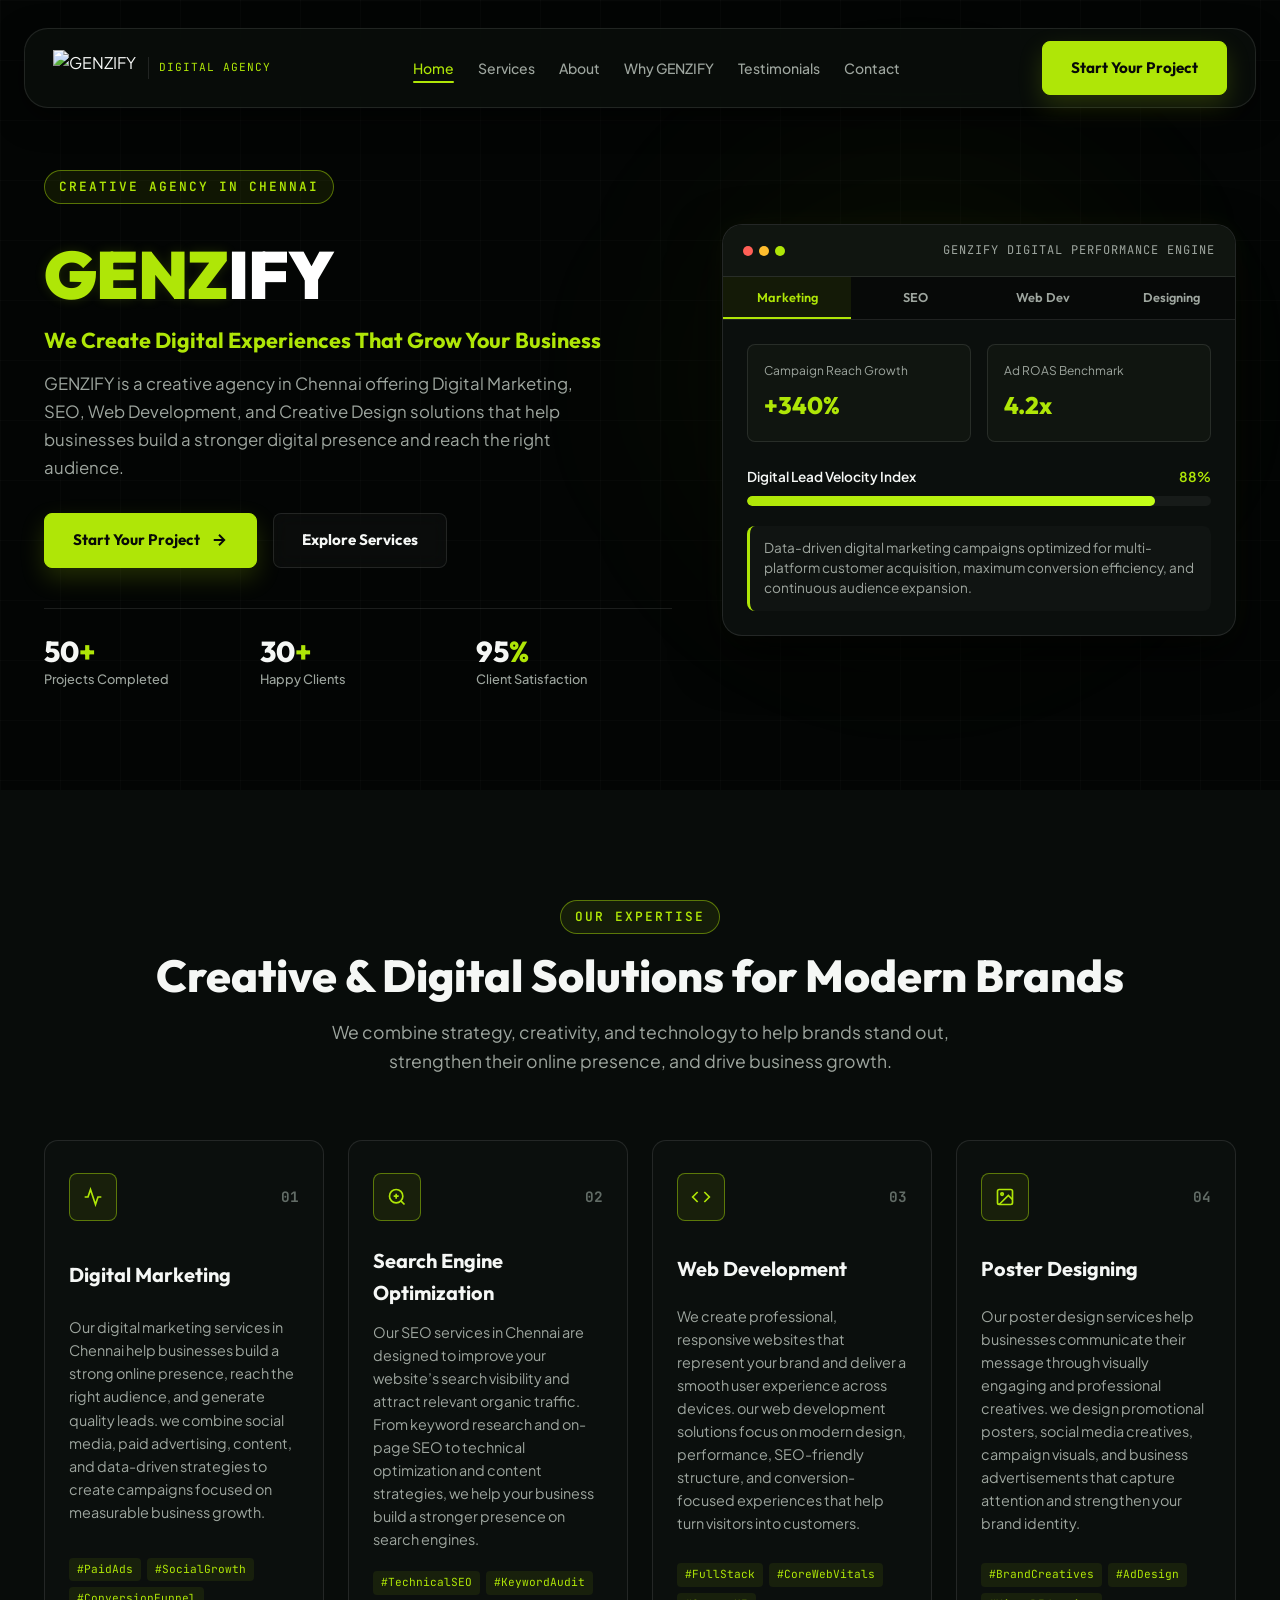
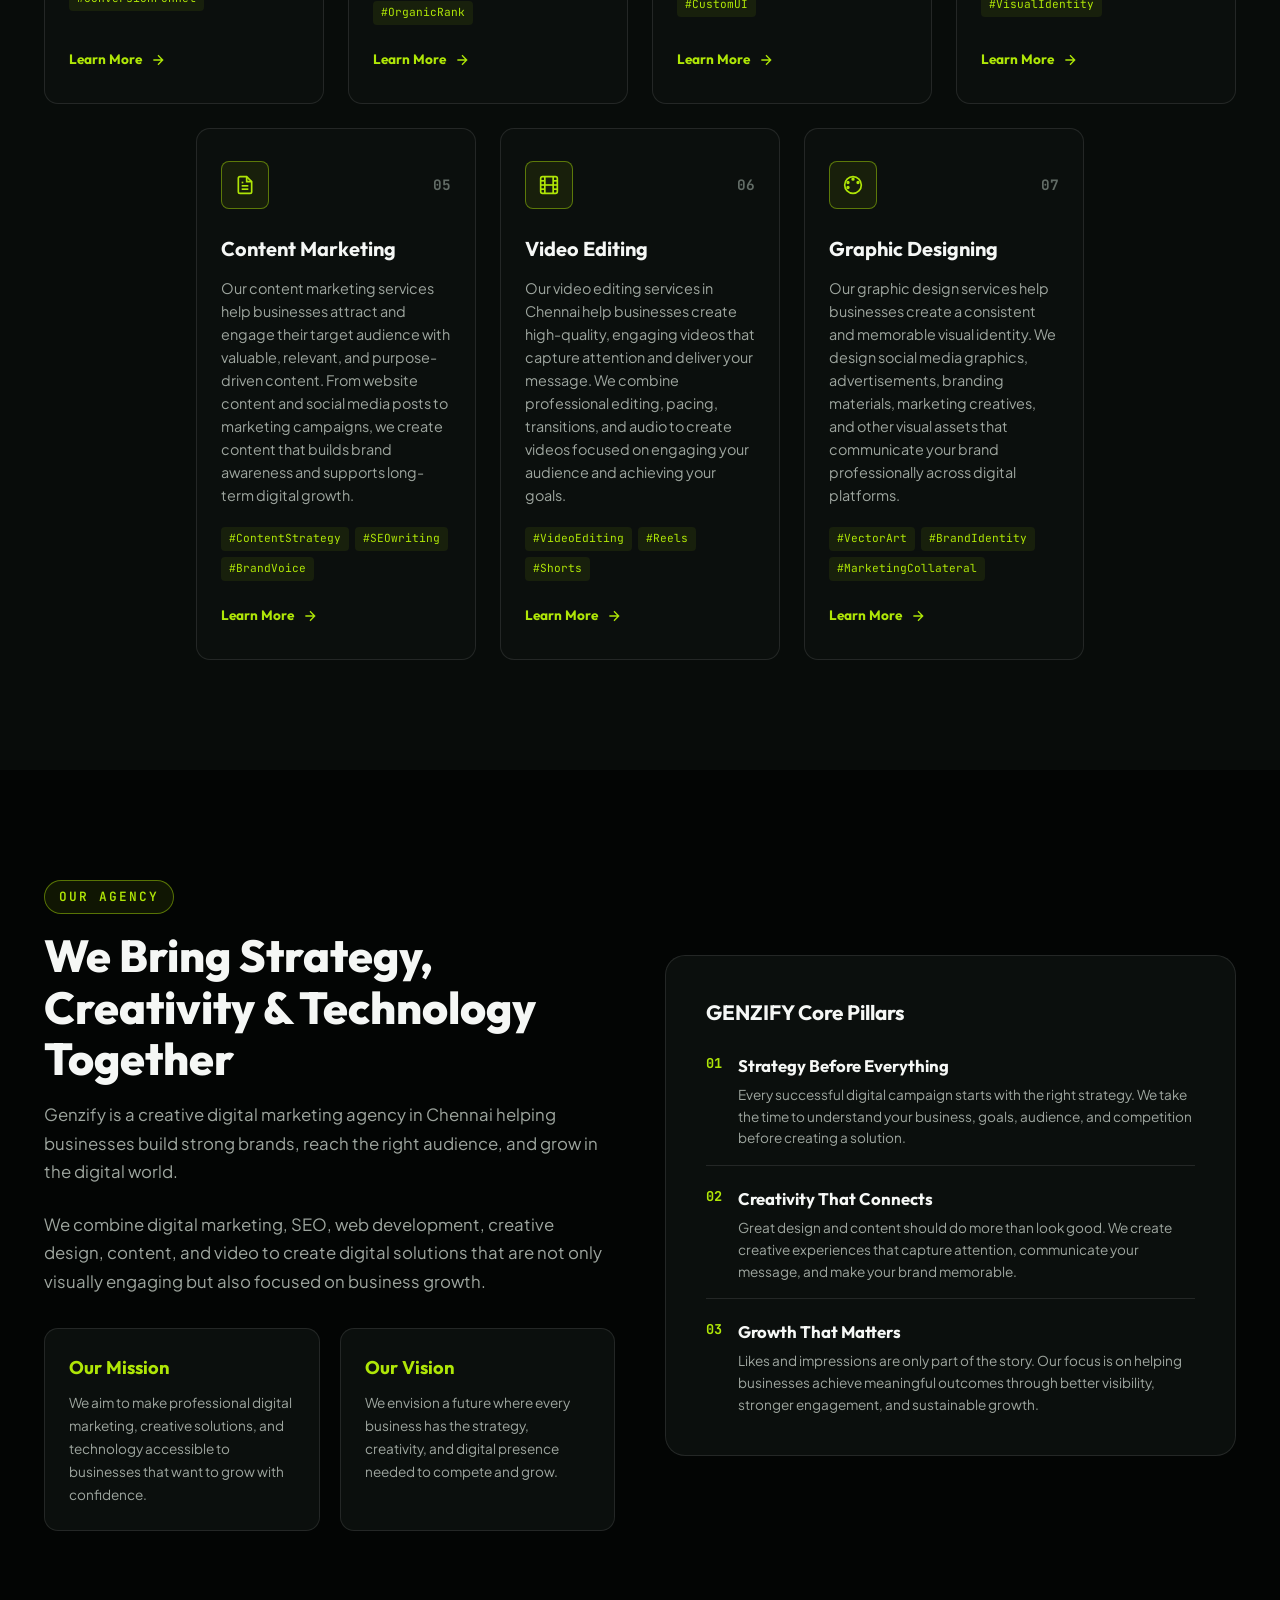
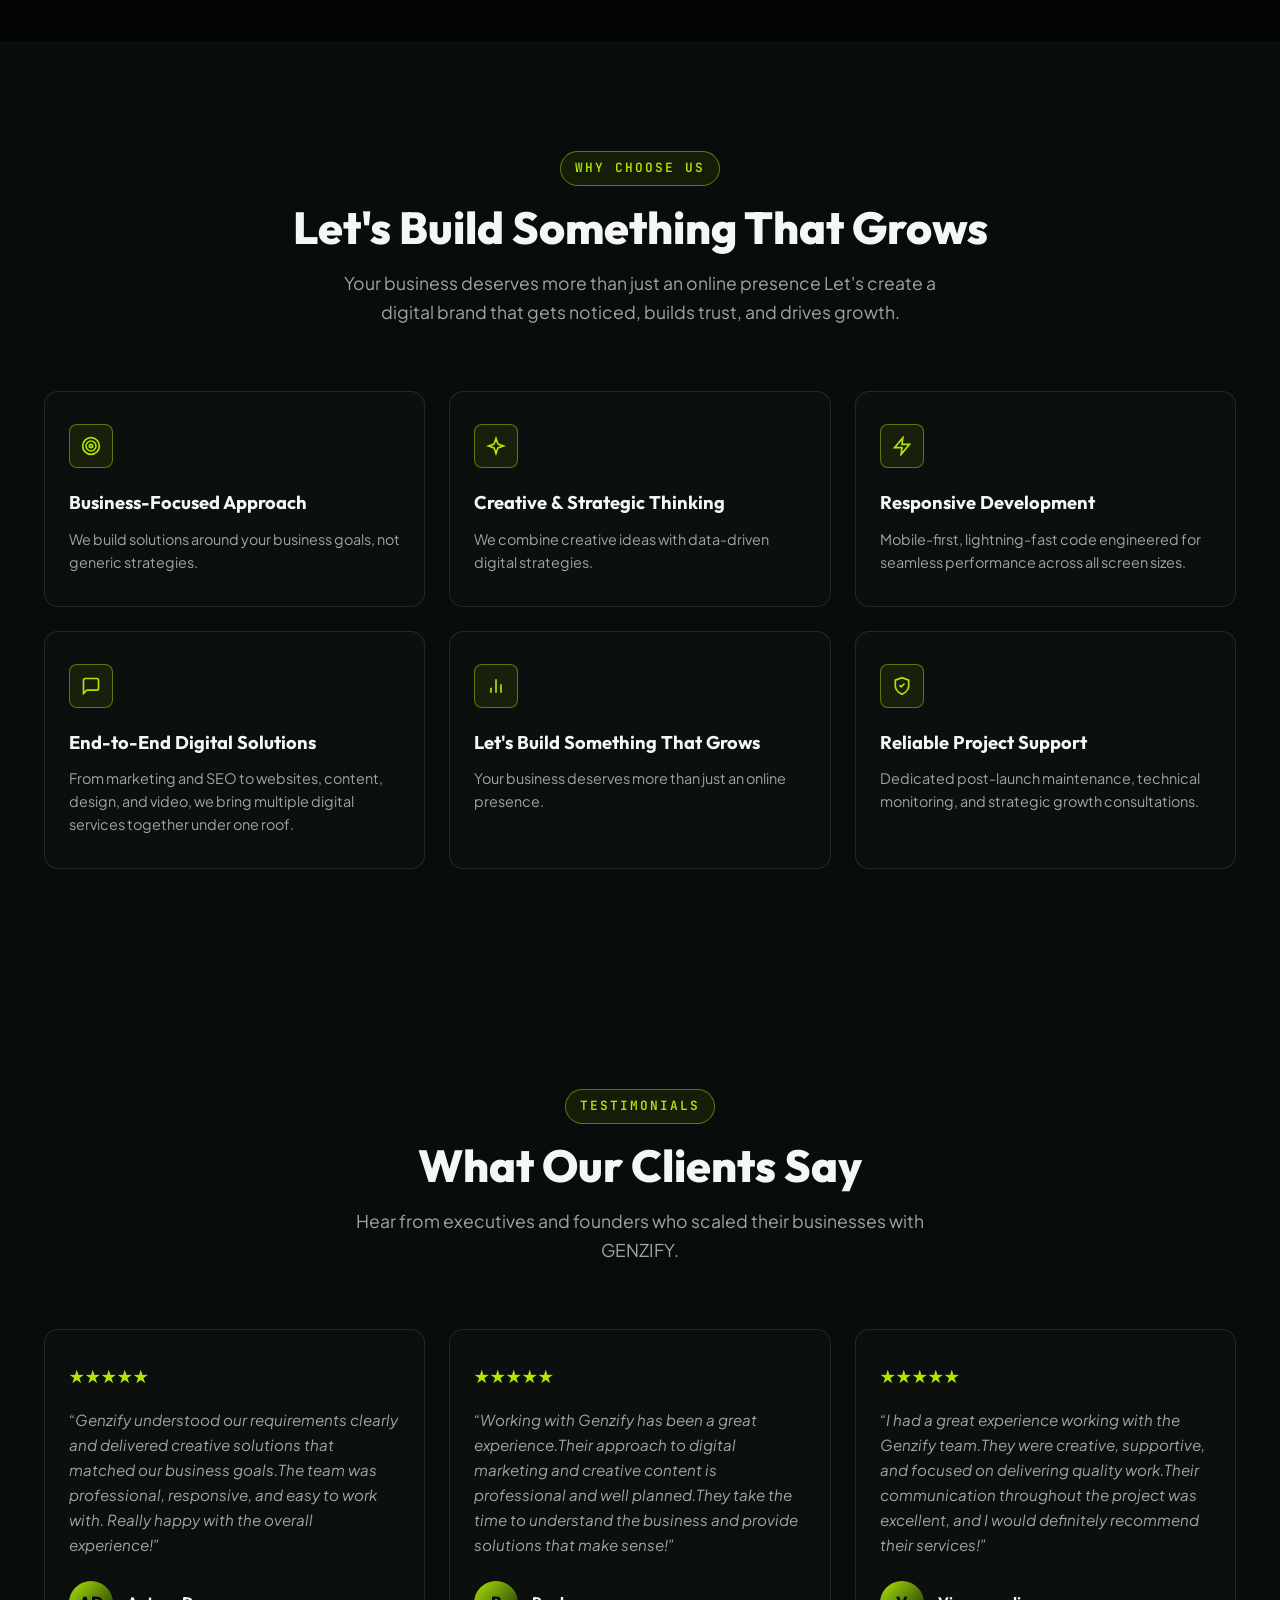
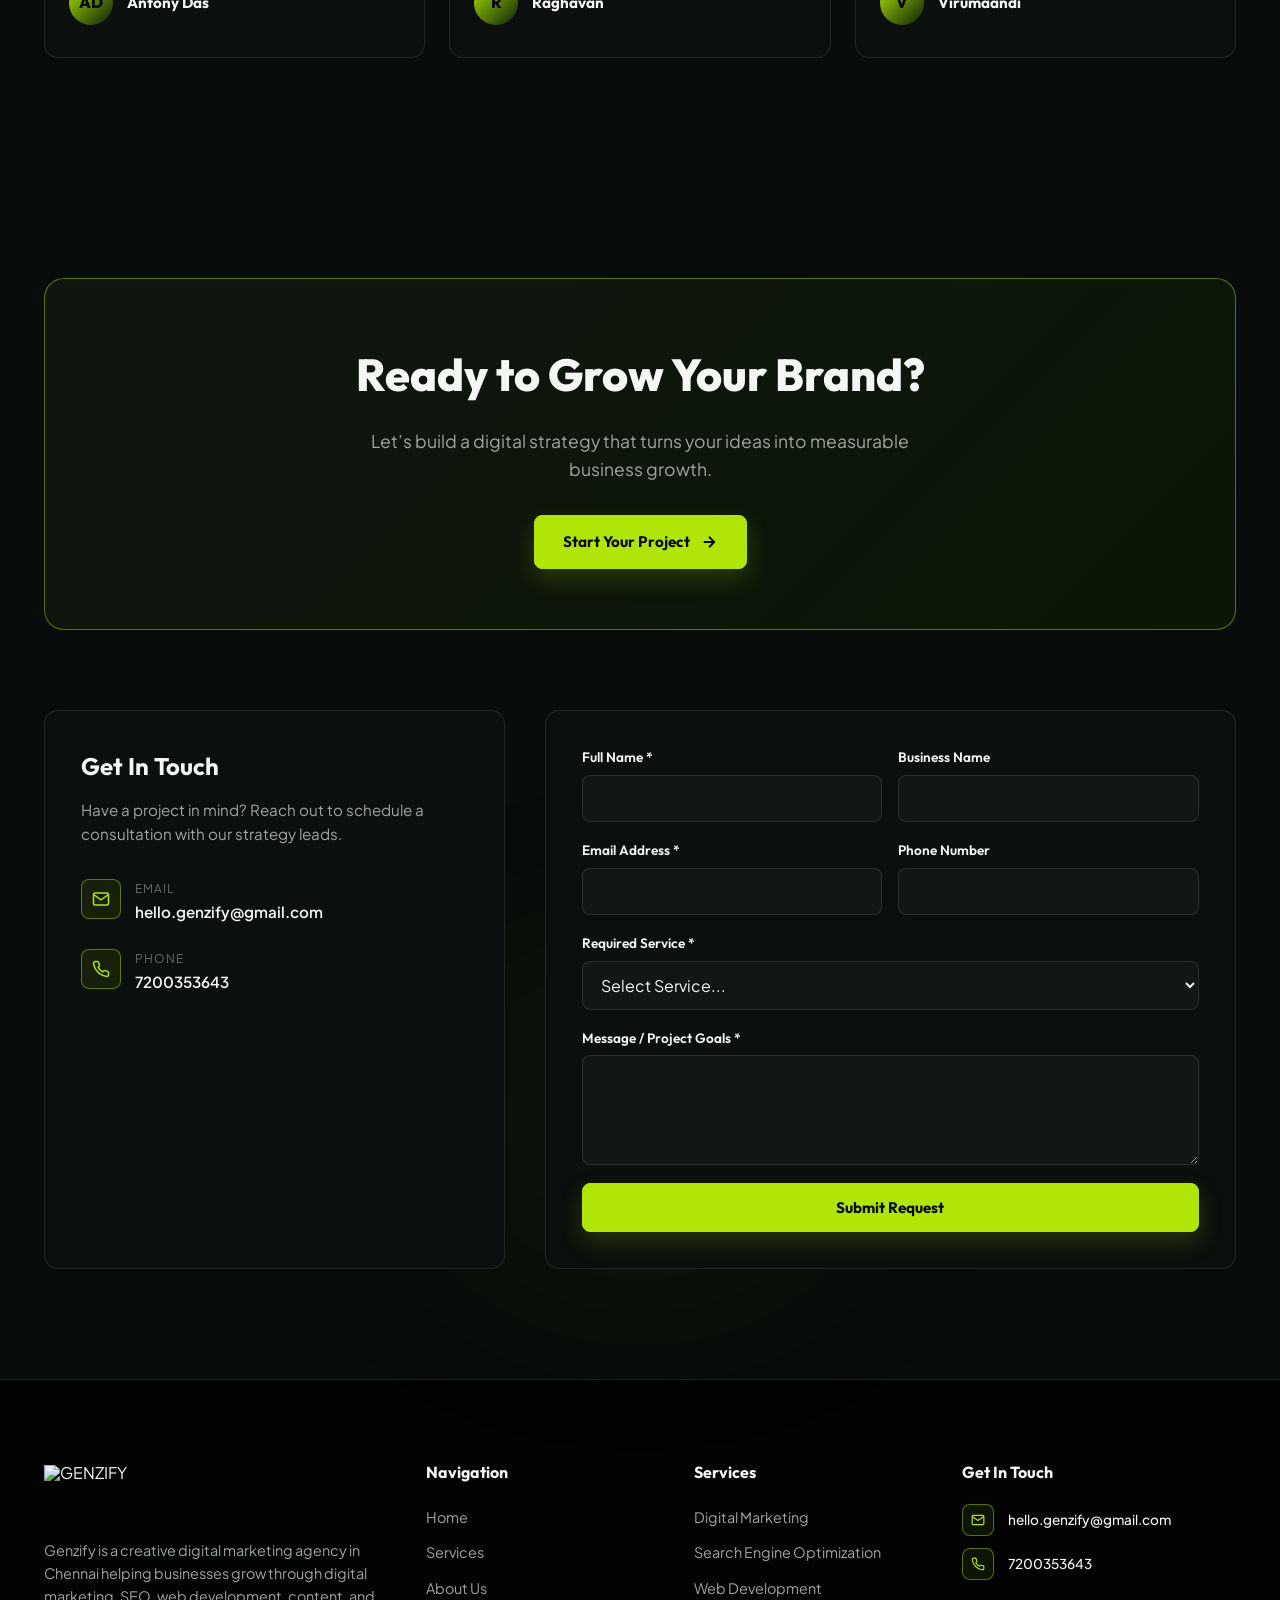
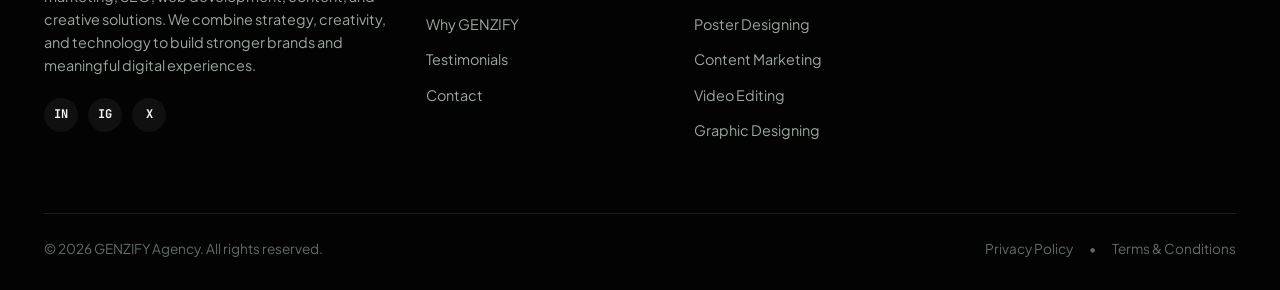
==== commit e9181239: "COMMIT CHANGE" ====
--- a/index.html
+++ b/index.html
@@ -16,7 +16,7 @@
     <link href="https://fonts.googleapis.com/css2?family=JetBrains+Mono:wght@500;700&family=Outfit:wght@400;500;600;700;800;900&family=Plus+Jakarta+Sans:wght@400;500;600;700&family=Syne:wght@700;800&display=swap" rel="stylesheet">
 
     <!-- CSS File -->
-    <link rel="stylesheet" href="style.css?v=1.2">
+    <link rel="stylesheet" href="style.css?v=1.5">
 </head>
 <body>
 
@@ -27,9 +27,7 @@
     <div class="navbar-wrapper" id="navbar">
         <nav class="navbar-pill" aria-label="Main Navigation">
             <a href="#home" class="brand-wrap" aria-label="GENZIFY Home">
-                <span class="brand-logo-text header-brand-text">
-                    GENZIFY
-                </span>
+                <img src="assets/images/genzify-logo-header.png" alt="GENZIFY" class="header-logo-img">
                 <span class="brand-sub">Digital Agency</span>
             </a>
 
@@ -635,8 +633,8 @@
             <div class="footer-cols">
                 
                 <div class="footer-brand">
-                    <a href="#home" class="brand-logo-text">
-                        <span class="brand-logo__genz">GENZ</span><span class="brand-logo__ify">IFY</span><span class="logo-dot">.</span>
+                    <a href="#home" class="footer-logo-wrap" aria-label="GENZIFY Home">
+                        <img src="assets/images/genzify-logo-footer.png" alt="GENZIFY" class="footer-logo-img">
                     </a>
                     <p>Genzify is a creative digital marketing agency in Chennai helping businesses grow through digital marketing, SEO, web development, content, and creative solutions. We combine strategy, creativity, and technology to build stronger brands and meaningful digital experiences.</p>
                     <div class="footer-socials">
--- a/style.css
+++ b/style.css
@@ -379,6 +379,41 @@
     color: #AFE607;
 }
 
+.header-logo-img {
+    height: 36px;
+    width: auto;
+    max-width: 130px;
+    object-fit: contain;
+    display: block;
+    transition: transform var(--transition-fast), filter var(--transition-fast);
+}
+
+.brand-wrap:hover .header-logo-img {
+    transform: scale(1.04);
+    filter: drop-shadow(0 0 10px rgba(175, 230, 7, 0.45));
+}
+
+.footer-logo-wrap {
+    display: inline-block;
+    margin-bottom: 8px;
+    line-height: 1;
+    transition: transform var(--transition-fast);
+}
+
+.footer-logo-img {
+    height: 50px;
+    width: auto;
+    max-width: 175px;
+    object-fit: contain;
+    display: block;
+    transition: transform var(--transition-fast), filter var(--transition-fast);
+}
+
+.footer-logo-wrap:hover .footer-logo-img {
+    transform: scale(1.04);
+    filter: drop-shadow(0 0 12px rgba(175, 230, 7, 0.5));
+}
+
 .brand-sub {
     font-family: var(--font-mono);
     font-size: 0.7rem;
@@ -387,6 +422,9 @@
     letter-spacing: 1px;
     padding-left: 10px;
     border-left: 1px solid var(--color-border);
+    display: inline-flex;
+    align-items: center;
+    height: 22px;
 }
 
 .nav-links-list {
@@ -763,7 +801,7 @@
     border-color: var(--color-accent);
 }
 
-@keyframes icon360 {
+@keyframes serviceIconHover360 {
     from {
         transform: rotate(0deg);
     }
@@ -775,7 +813,7 @@
 .service-icon.animate-rotate svg,
 .service-icon.animate-rotate img,
 .service-icon.animate-rotate i {
-    animation: icon360 0.65s cubic-bezier(0.4, 0, 0.2, 1) forwards;
+    animation: serviceIconHover360 0.65s cubic-bezier(0.4, 0, 0.2, 1) forwards;
     transform-origin: center center;
     transform-box: fill-box;
     will-change: transform;
@@ -1411,6 +1449,8 @@
    17. Responsive Layout Breakpoints
    -------------------------------------------------------------------------- */
 @media (max-width: 1024px) {
+    .header-logo-img { height: 32px; }
+    .footer-logo-img { height: 44px; }
     .hero-grid { grid-template-columns: 1fr; }
     .service-card { width: calc(50% - 12px); }
     .why-grid-layout { grid-template-columns: repeat(2, 1fr); }
@@ -1429,6 +1469,8 @@
     .nav-links-list, .nav-cta-desktop { display: none; }
     .mobile-nav-toggle { display: flex; }
     .service-card { width: 100%; }
+    .header-logo-img { height: 28px; }
+    .footer-logo-img { height: 40px; }
 
     /* Mobile Header Layout Adjustments */
     .navbar-wrapper {
@@ -1493,43 +1535,59 @@
         align-items: center;
     }
 
-    /* Mobile Drawer */
+    /* Mobile Drawer Custom Compact Menu Drawer */
     .mobile-drawer {
         position: fixed;
-        top: 0;
-        right: -100%;
-        width: 80%;
-        max-width: 320px;
-        height: 100vh;
+        top: 76px; /* Positioned directly below compact header navbar-pill */
+        right: -320px;
+        width: 290px;
+        height: auto;
+        max-height: calc(100vh - 100px);
         background: var(--color-card);
-        border-left: 1px solid var(--color-accent-border);
-        padding: 90px 24px 40px;
+        border: 1px solid var(--color-accent-border);
+        border-radius: 20px;
+        padding: 24px 20px;
         transition: var(--transition-normal);
         display: none;
         flex-direction: column;
-        justify-content: space-between;
+        gap: 20px;
         z-index: 999;
+        box-shadow: 0 12px 35px rgba(0, 0, 0, 0.85);
+        overflow-y: auto;
     }
 
     .mobile-drawer.open {
         display: flex;
-        right: 0;
-        box-shadow: -10px 0 40px rgba(0, 0, 0, 0.9);
+        right: 16px; /* Align neatly with mobile header container margins */
     }
 
     .mobile-menu-links {
         display: flex;
         flex-direction: column;
-        gap: 20px;
+        gap: 16px; /* Compact links vertical spacing */
     }
 
     .mobile-menu-links a {
-        font-size: 1.1rem;
+        font-size: 1.05rem;
         font-weight: 600;
+        padding: 4px 0;
+        text-align: left;
     }
 
     .mobile-menu-links a:hover, .mobile-menu-links a.active {
         color: var(--color-accent);
+    }
+
+    .mobile-menu-footer {
+        margin-top: 4px;
+        border-top: 1px solid var(--color-border);
+        padding-top: 16px;
+    }
+
+    .mobile-menu-footer .btn {
+        width: 100%;
+        padding: 12px;
+        font-size: 0.9rem;
     }
 
     .why-grid-layout { grid-template-columns: 1fr !important; }
@@ -1549,6 +1607,8 @@
 }
 
 @media (max-width: 480px) {
+    .header-logo-img { height: 24px; }
+    .footer-logo-img { height: 34px; }
     .hero-heading {
         font-size: 2.1rem;
         line-height: 1.15;
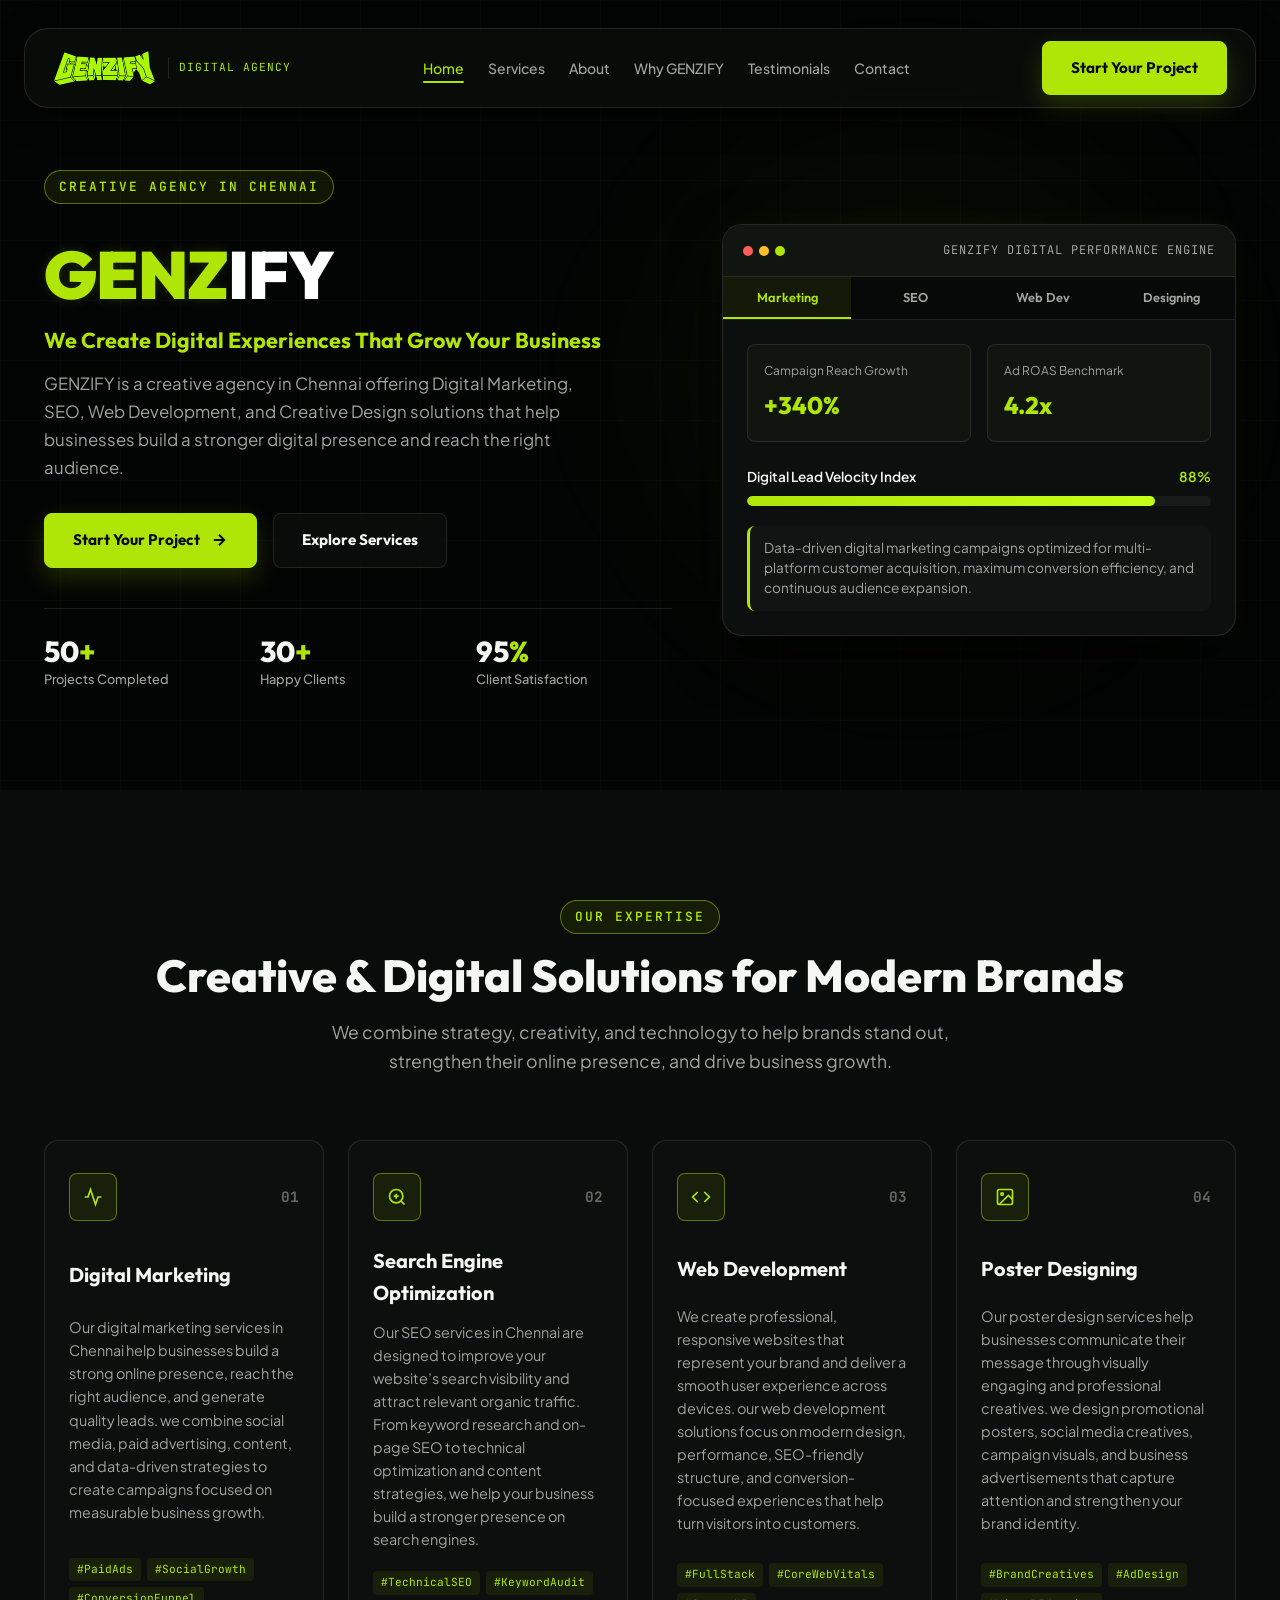
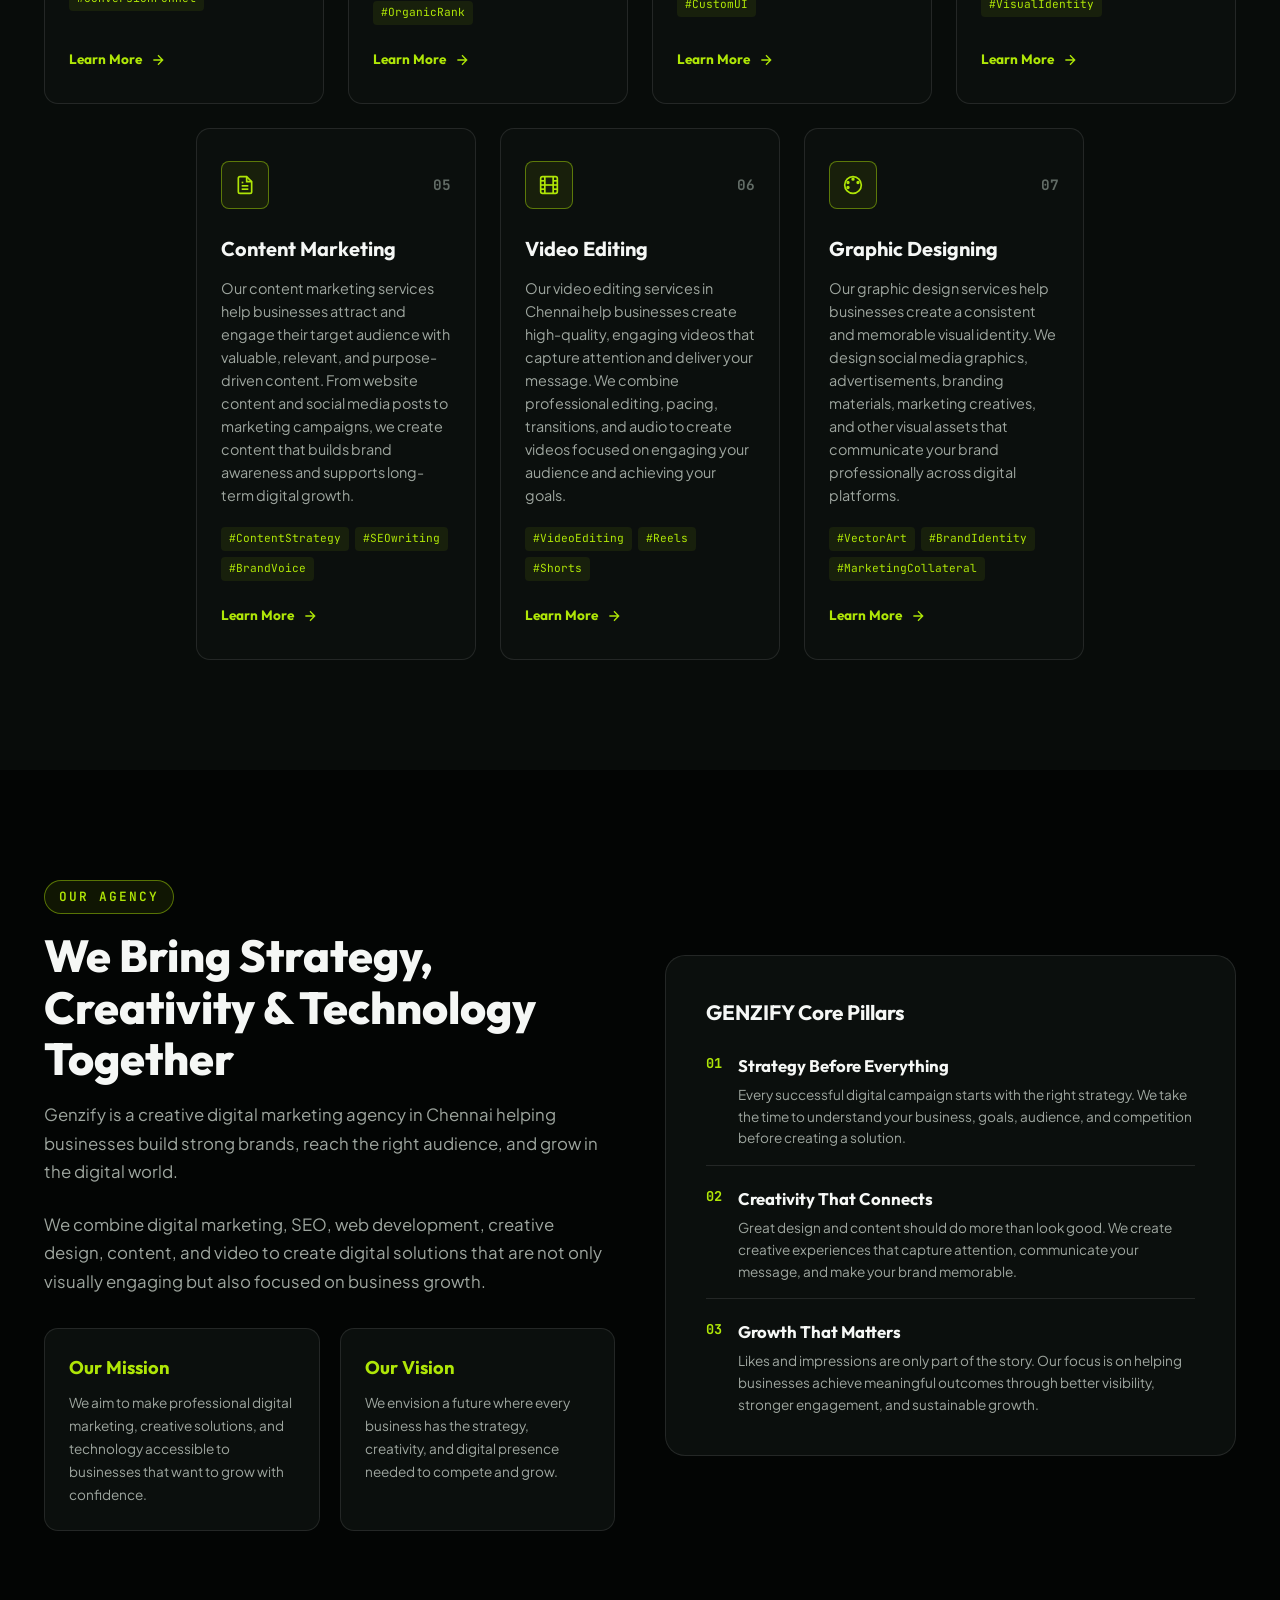
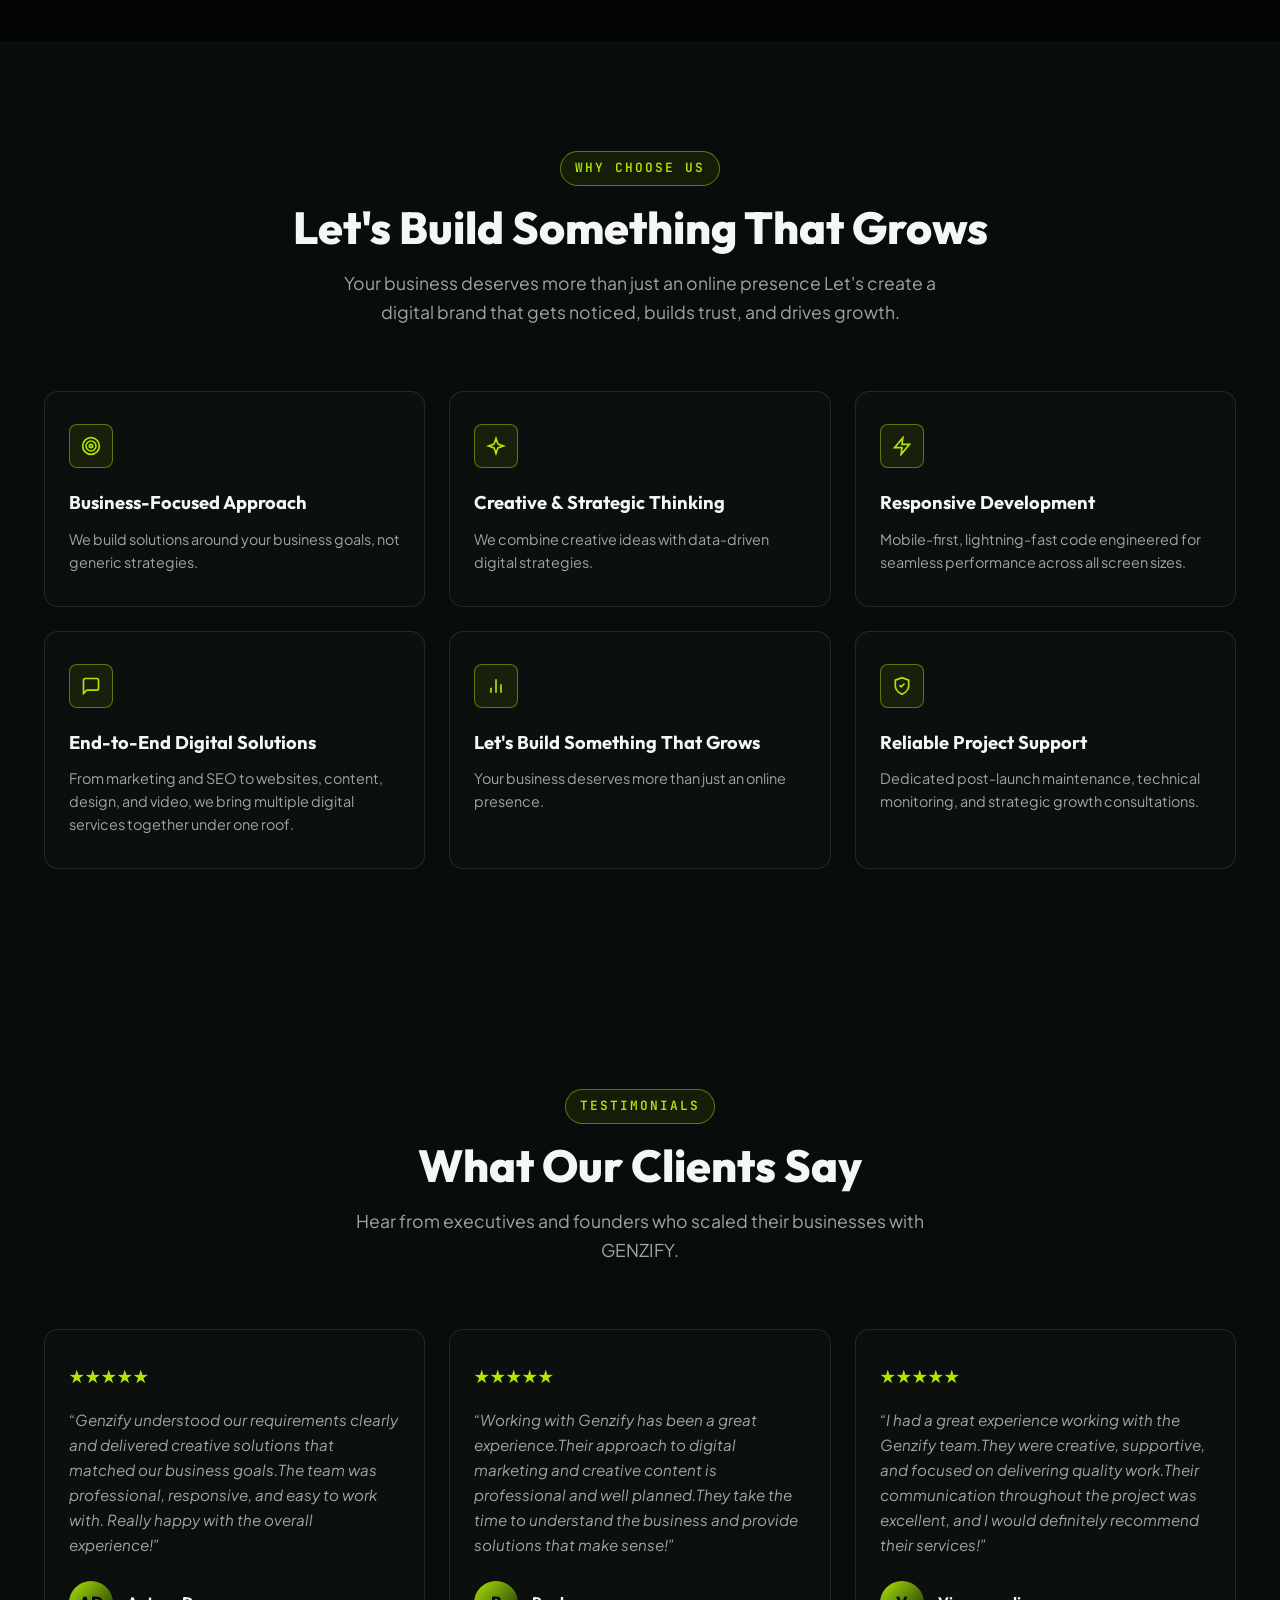
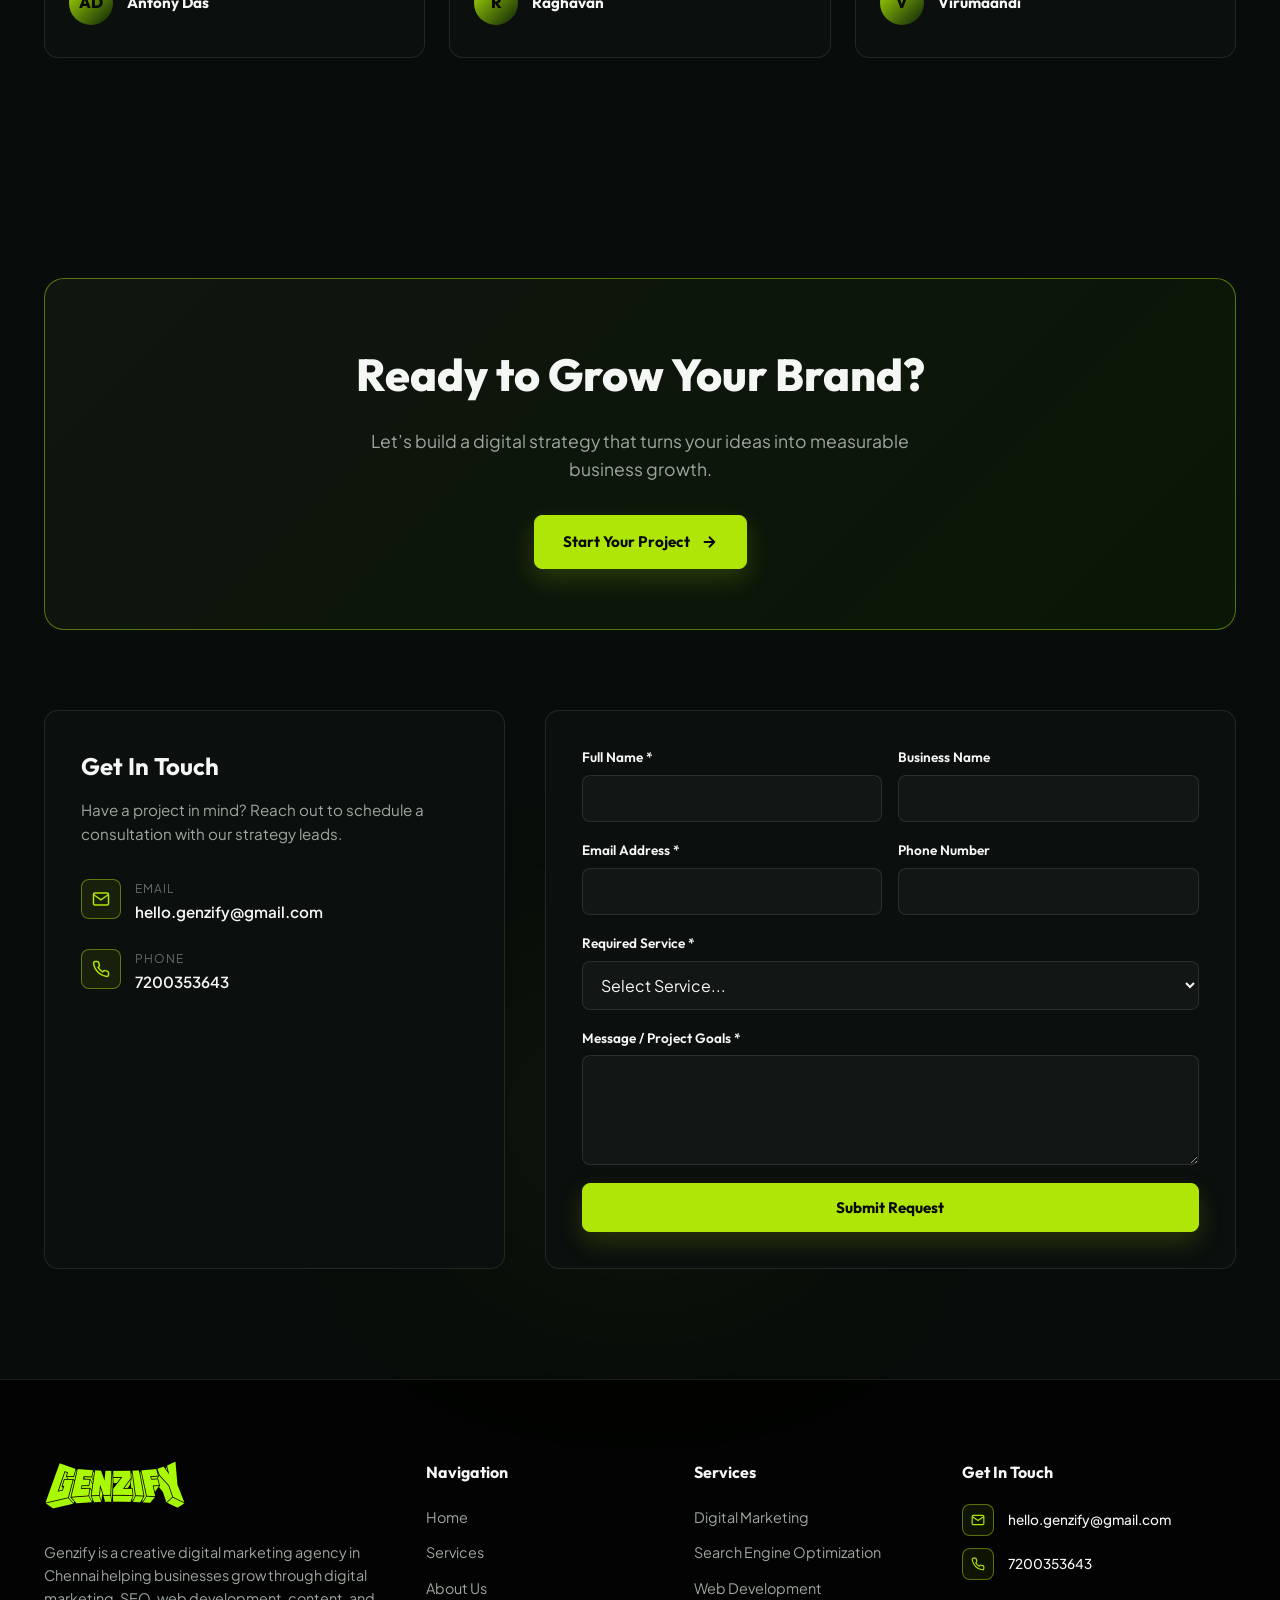
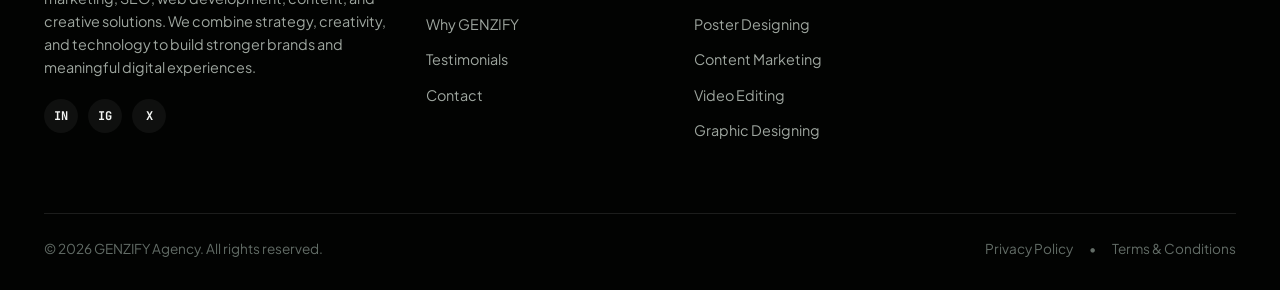
==== commit 68f9d112: "Complete Genzify website with HD logos and responsive design" ====
--- a/index.html
+++ b/index.html
@@ -27,7 +27,7 @@
     <div class="navbar-wrapper" id="navbar">
         <nav class="navbar-pill" aria-label="Main Navigation">
             <a href="#home" class="brand-wrap" aria-label="GENZIFY Home">
-                <img src="assets/images/genzify-logo-header.png" alt="GENZIFY" class="header-logo-img">
+                <img src="./assets/images/genzify-logo-header.png" onerror="this.onerror=null;this.src='./genzify-logo-header.png';" alt="GENZIFY" class="header-logo-img">
                 <span class="brand-sub">Digital Agency</span>
             </a>
 
@@ -634,7 +634,7 @@
                 
                 <div class="footer-brand">
                     <a href="#home" class="footer-logo-wrap" aria-label="GENZIFY Home">
-                        <img src="assets/images/genzify-logo-footer.png" alt="GENZIFY" class="footer-logo-img">
+                        <img src="./assets/images/genzify-logo-footer.png" onerror="this.onerror=null;this.src='./genzify-logo-footer.png';" alt="GENZIFY" class="footer-logo-img">
                     </a>
                     <p>Genzify is a creative digital marketing agency in Chennai helping businesses grow through digital marketing, SEO, web development, content, and creative solutions. We combine strategy, creativity, and technology to build stronger brands and meaningful digital experiences.</p>
                     <div class="footer-socials">
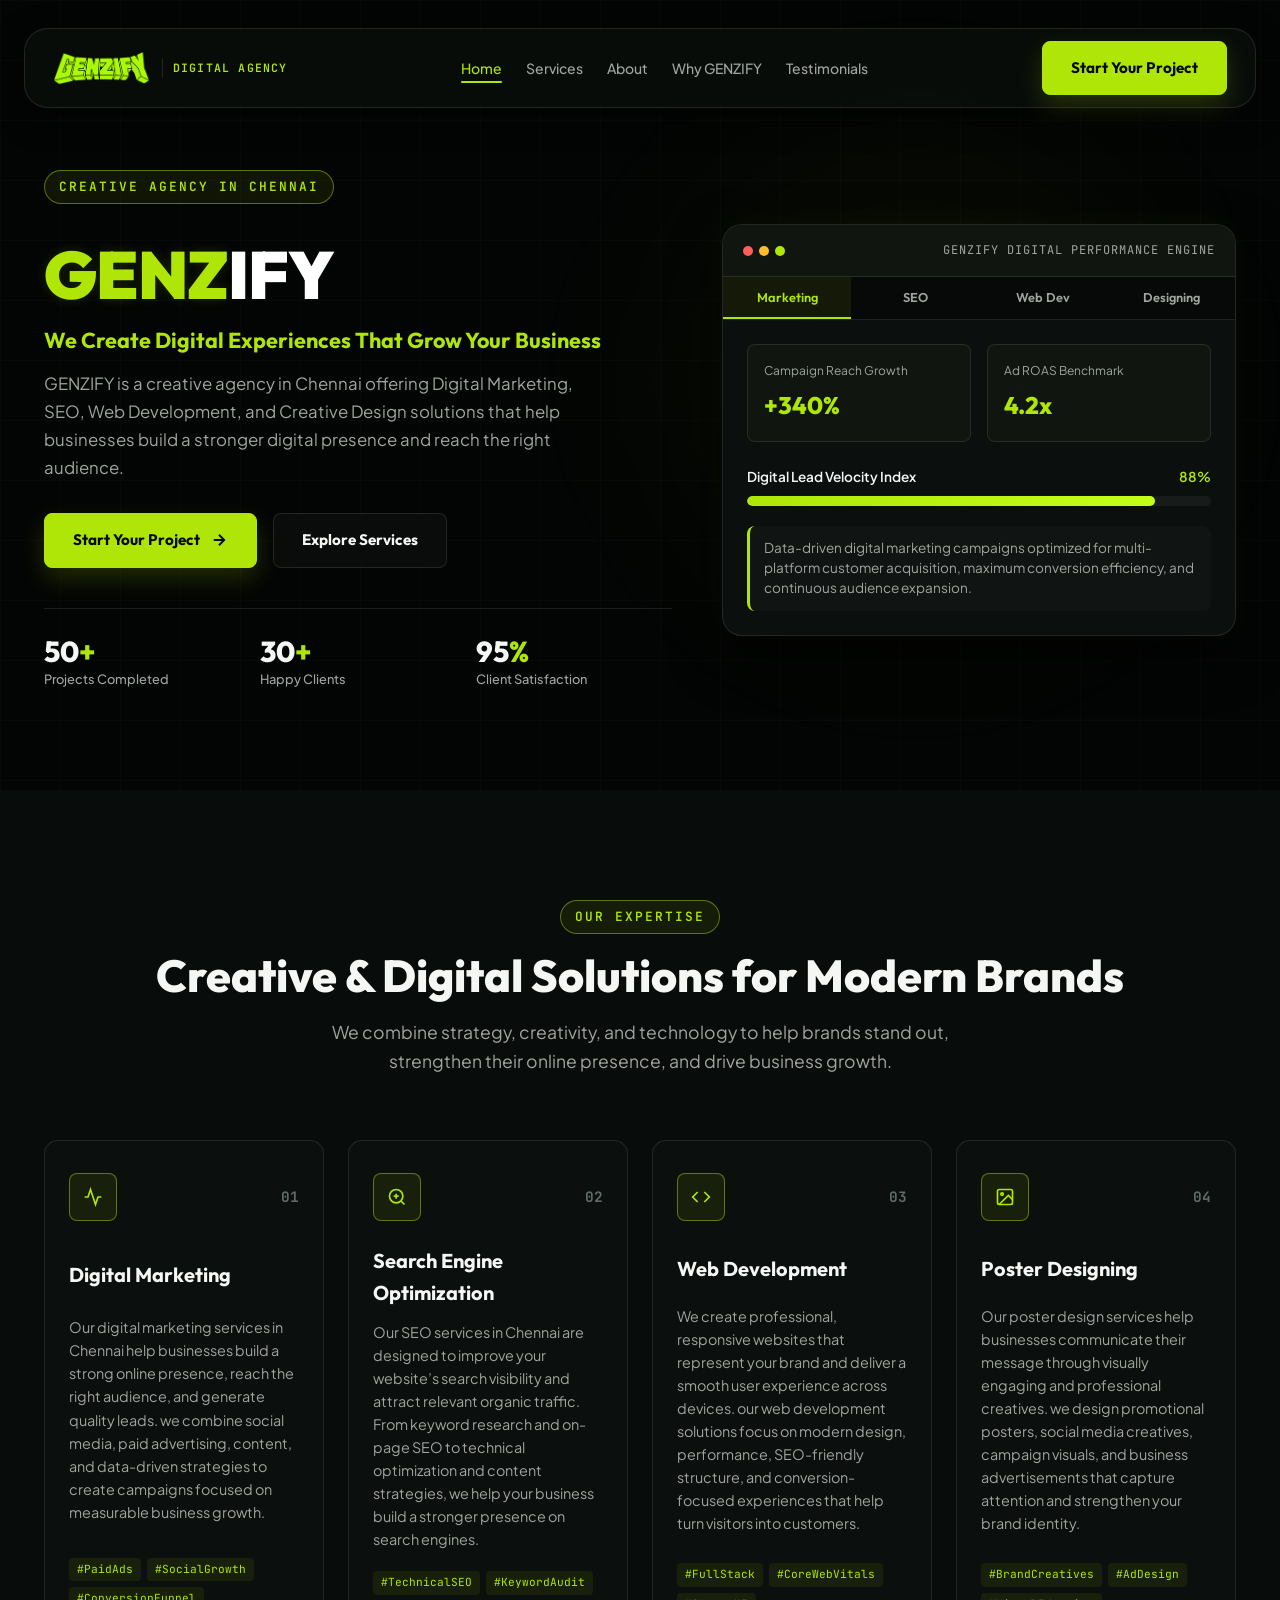
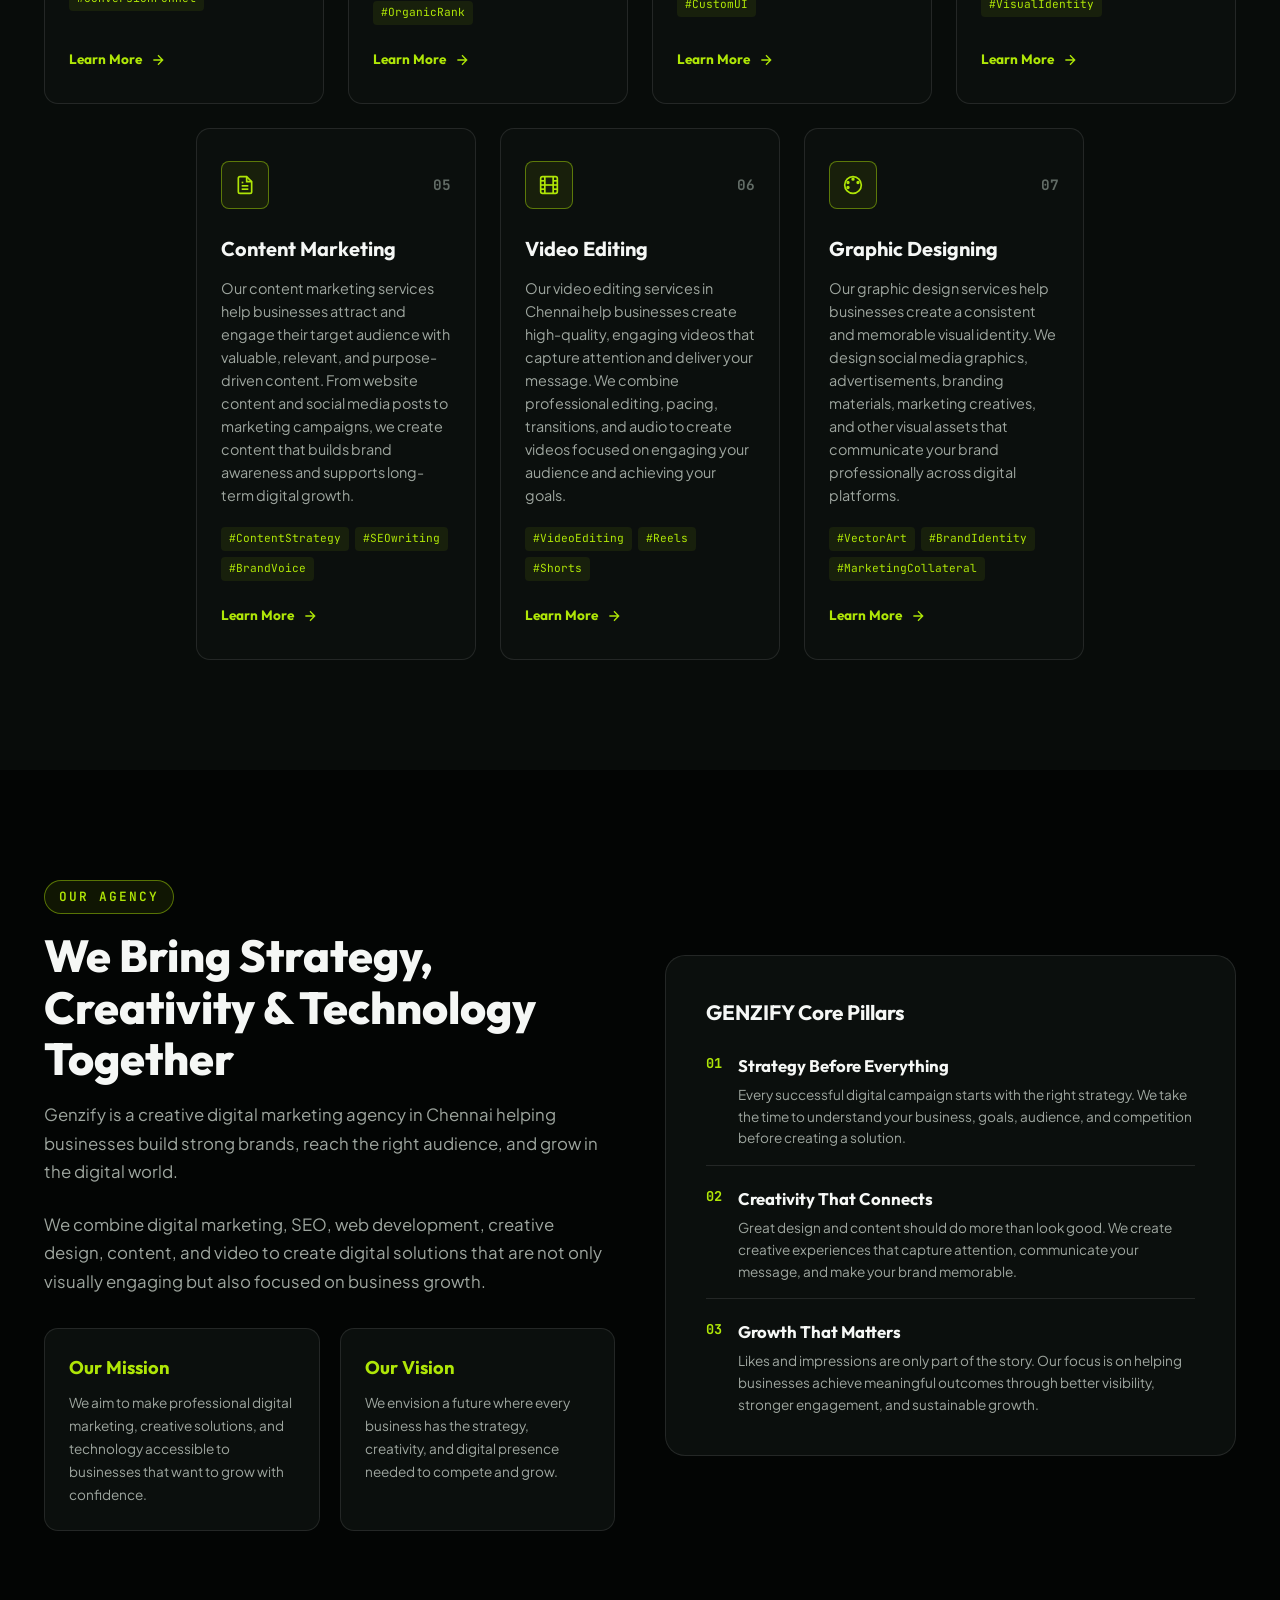
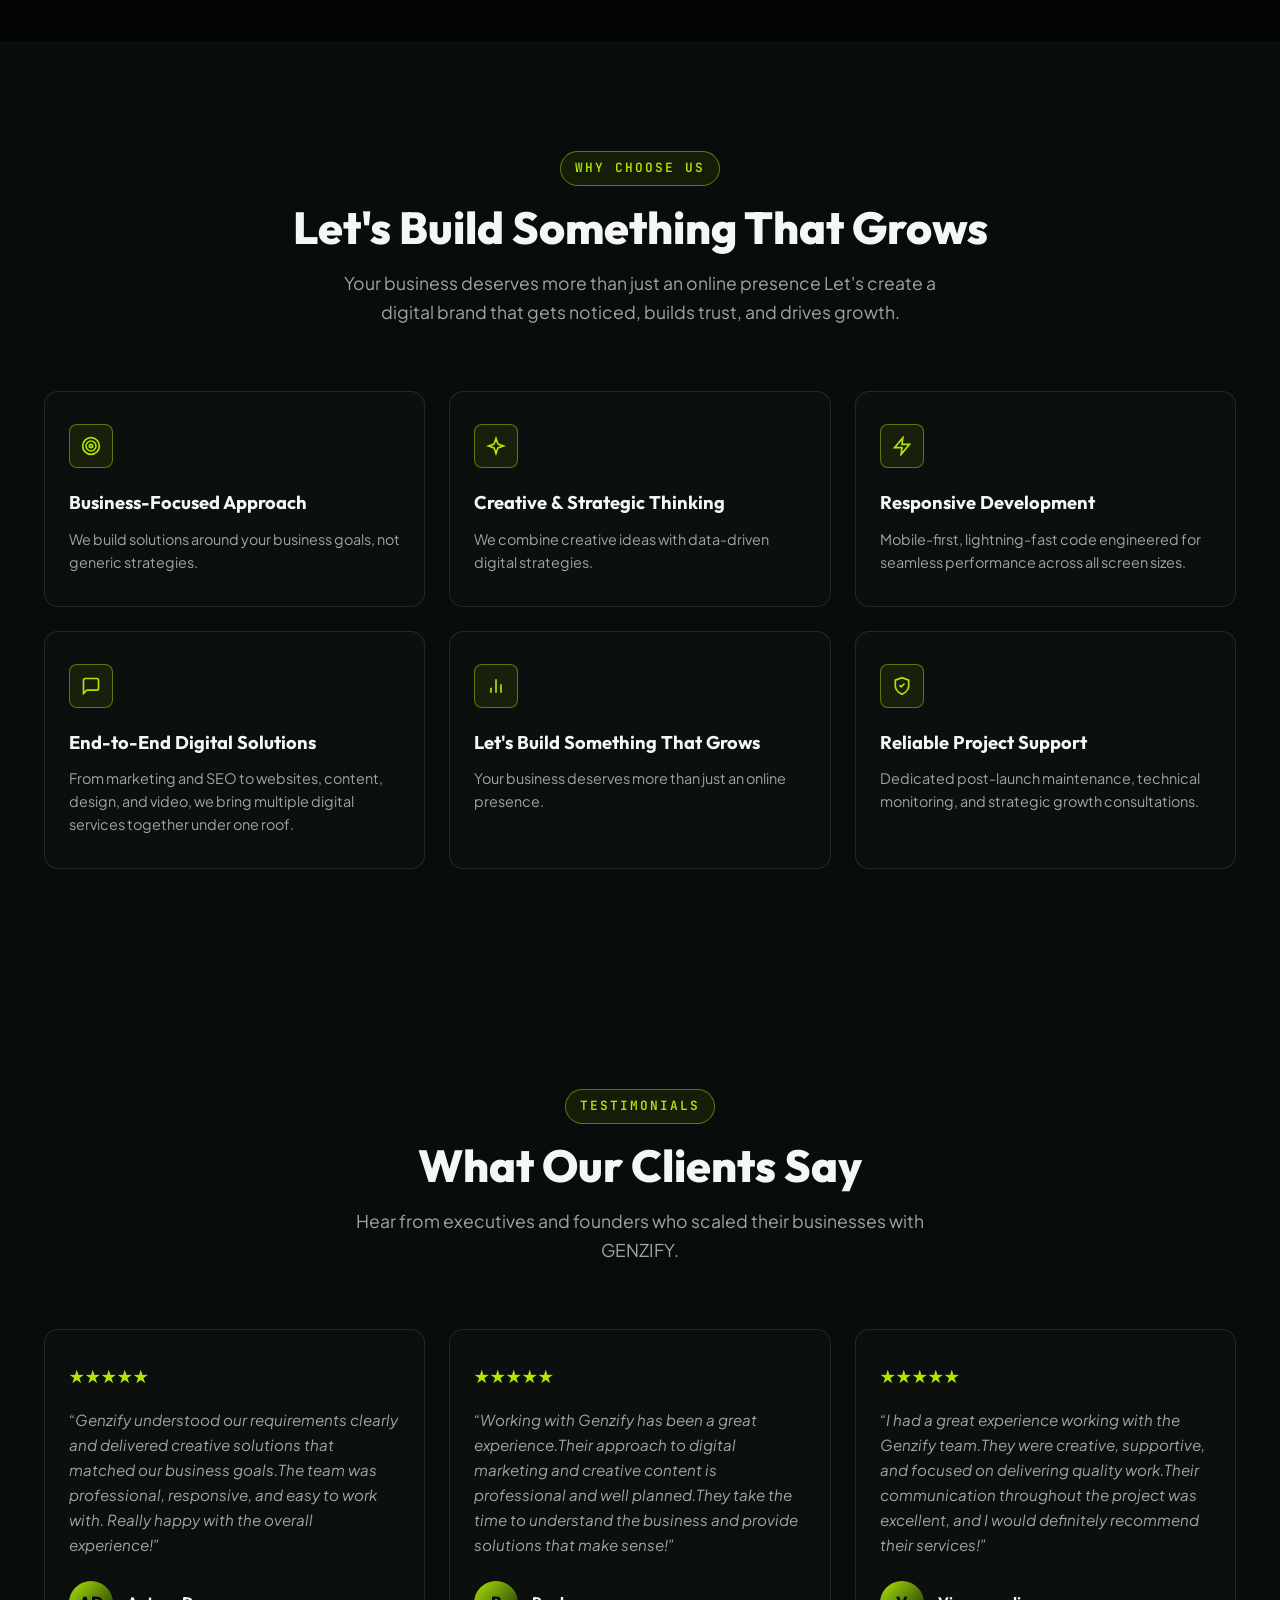
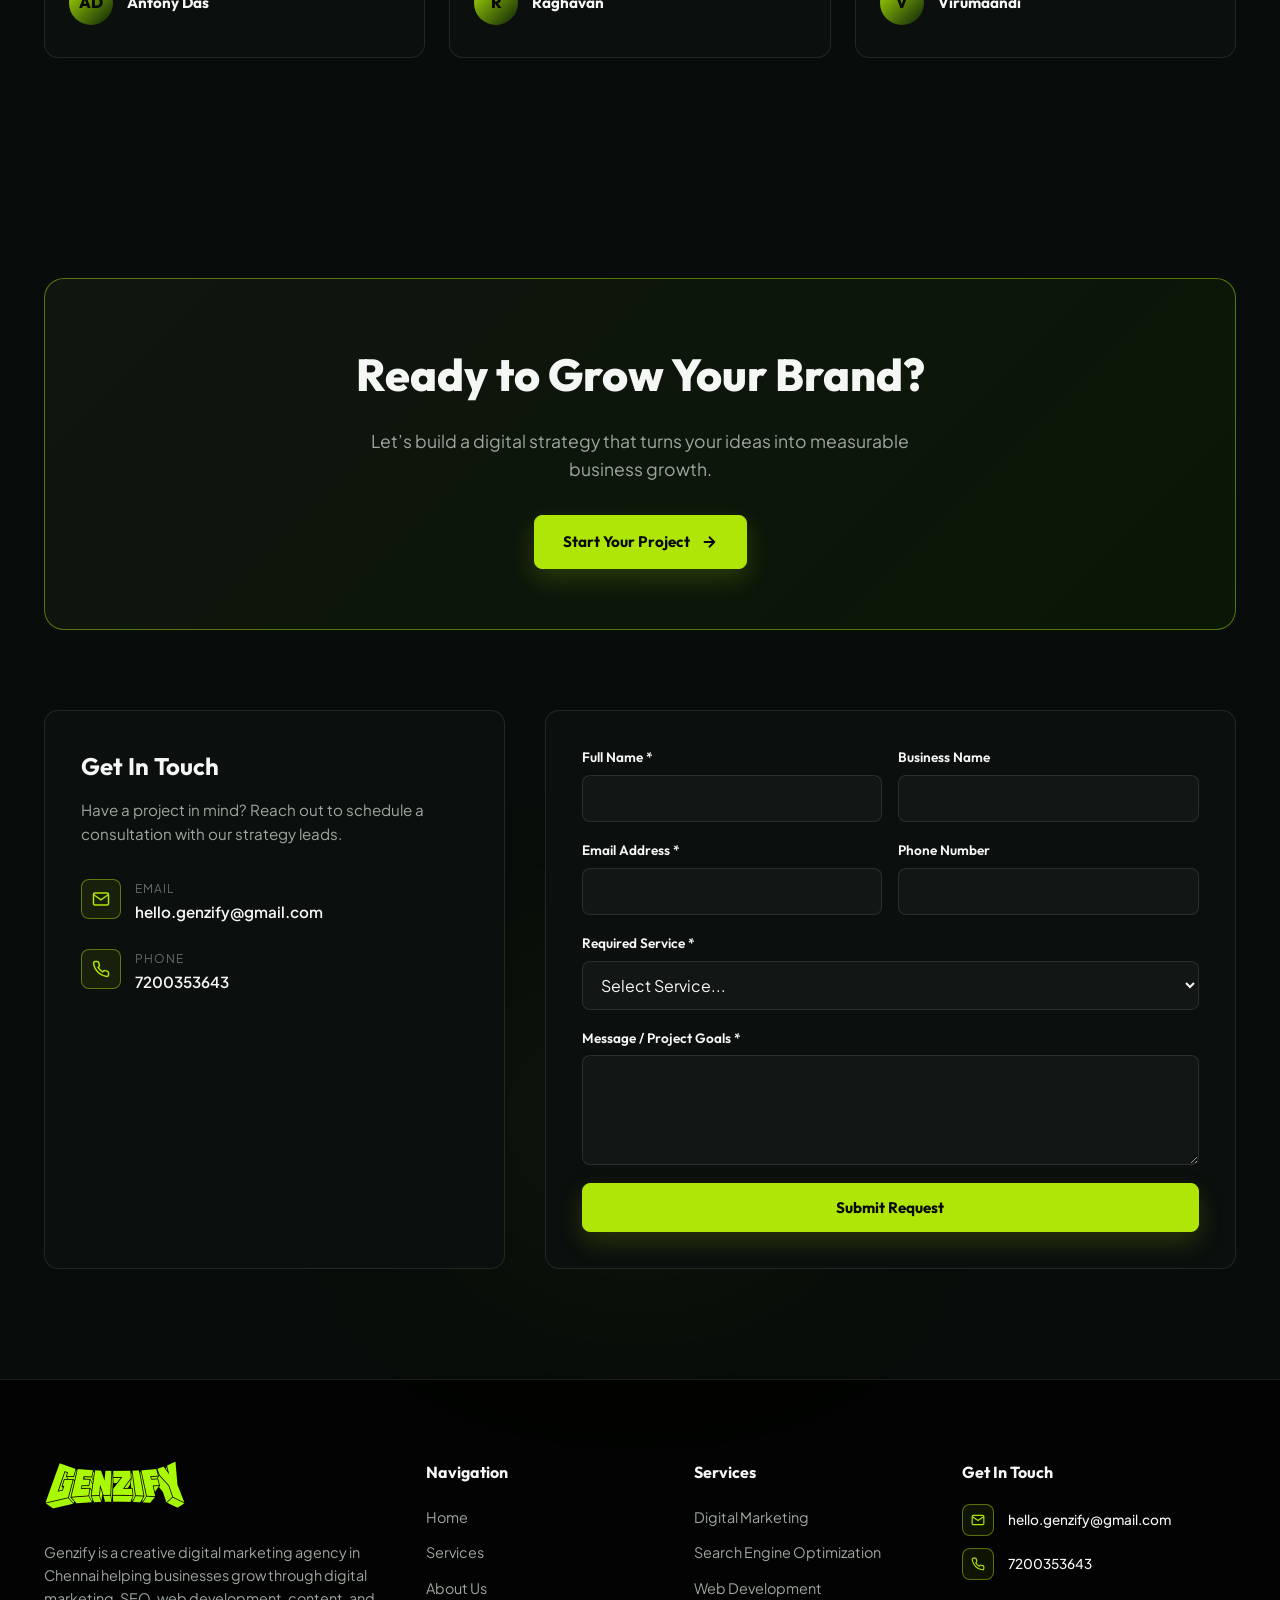
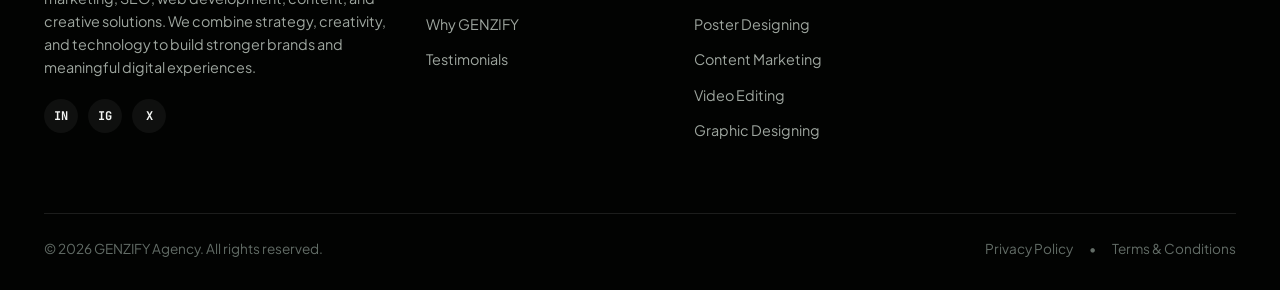
==== commit 363608a9: "commit changes" ====
--- a/index.html
+++ b/index.html
@@ -1,706 +1,705 @@
-<!DOCTYPE html>
-<html lang="en">
-<head>
-    <meta charset="UTF-8">
-    <meta name="viewport" content="width=device-width, initial-scale=1.0">
-    <title>GENZIFY | Premium Digital Marketing &amp; Web Development Agency</title>
-    
-    <!-- SEO & Metadata -->
-    <meta name="description" content="GENZIFY is an elite digital marketing agency building modern digital experiences through performance marketing, strategic SEO, web development, and visual design.">
-    <meta name="keywords" content="GENZIFY, Digital Marketing Agency, SEO, Web Development, Poster Design, Growth Marketing">
-    <meta name="author" content="GENZIFY Agency">
-
-    <!-- Google Fonts -->
-    <link rel="preconnect" href="https://fonts.googleapis.com">
-    <link rel="preconnect" href="https://fonts.gstatic.com" crossorigin>
-    <link href="https://fonts.googleapis.com/css2?family=JetBrains+Mono:wght@500;700&family=Outfit:wght@400;500;600;700;800;900&family=Plus+Jakarta+Sans:wght@400;500;600;700&family=Syne:wght@700;800&display=swap" rel="stylesheet">
-
-    <!-- CSS File -->
-    <link rel="stylesheet" href="style.css?v=1.5">
-</head>
-<body>
-
-    <!-- Subtle Faint Geometric Grid Background -->
-    <div class="bg-grid-texture" aria-hidden="true"></div>
-
-    <!-- 1. COMPACT FLOATING NAVIGATION BAR -->
-    <div class="navbar-wrapper" id="navbar">
-        <nav class="navbar-pill" aria-label="Main Navigation">
-            <a href="#home" class="brand-wrap" aria-label="GENZIFY Home">
-                <img src="./assets/images/genzify-logo-header.png" onerror="this.onerror=null;this.src='./genzify-logo-header.png';" alt="GENZIFY" class="header-logo-img">
-                <span class="brand-sub">Digital Agency</span>
-            </a>
-
-            <ul class="nav-links-list">
-                <li><a href="#home" class="nav-item-link active">Home</a></li>
-                <li><a href="#services" class="nav-item-link">Services</a></li>
-                <li><a href="#about" class="nav-item-link">About</a></li>
-                <li><a href="#why-genzify" class="nav-item-link">Why GENZIFY</a></li>
-                <li><a href="#testimonials" class="nav-item-link">Testimonials</a></li>
-                <li><a href="#contact" class="nav-item-link">Contact</a></li>
-            </ul>
-
-            <div class="nav-cta-desktop">
-                <a href="#contact" class="btn btn-primary-neon">Start Your Project</a>
-            </div>
-
-            <button class="mobile-nav-toggle" id="mobile-toggle" aria-label="Toggle navigation menu" aria-expanded="false">
-                <span class="bar bar-1"></span>
-                <span class="bar bar-2"></span>
-                <span class="bar bar-3"></span>
-            </button>
-        </nav>
-    </div>
-
-    <!-- Mobile Drawer Overlay -->
-    <div class="mobile-drawer" id="mobile-drawer" aria-label="Mobile Navigation Drawer">
-        <div class="mobile-menu-links">
-            <a href="#home" class="m-link">Home</a>
-            <a href="#services" class="m-link">Services</a>
-            <a href="#about" class="m-link">About</a>
-            <a href="#why-genzify" class="m-link">Why GENZIFY</a>
-            <a href="#testimonials" class="m-link">Testimonials</a>
-            <a href="#contact" class="m-link">Contact</a>
-        </div>
-        <div class="mobile-menu-footer">
-            <a href="#contact" class="btn btn-primary-neon btn-block">Start Your Project</a>
-        </div>
-    </div>
-
-    <main>
-        <!-- 2. RESTRUCTURED HERO SECTION (Two-Column Layout) -->
-        <section class="hero-section" id="home">
-            <div class="radial-glow-hero" aria-hidden="true"></div>
-
-            <div class="container">
-                <div class="hero-grid">
-                    
-                    <!-- Left Column: Copy, CTAs & Stats -->
-                    <div class="hero-left scroll-reveal">
-                        <div class="hero-badge-wrap">
-                            <span class="section-badge">Creative Agency in Chennai</span>
-                        </div>
-
-                        <h1 class="hero-heading"><span class="brand-logo__genz">GENZ</span><span class="brand-logo__ify">IFY</span></h1>
-
-                        <h2 class="hero-subheading">
-                            We Create Digital Experiences That Grow Your Business
-                        </h2>
-
-                        <p class="hero-paragraph">
-                            GENZIFY is a creative agency in Chennai offering Digital Marketing, SEO, Web Development, and Creative Design solutions that help businesses build a stronger digital presence and reach the right audience.
-                        </p>
-
-                        <div class="hero-actions">
-                            <a href="#contact" class="btn btn-primary-neon">
-                                <span>Start Your Project</span>
-                                <svg width="18" height="18" viewBox="0 0 24 24" fill="none" stroke="currentColor" stroke-width="2.5"><path d="M5 12h14M12 5l7 7-7 7"/></svg>
-                            </a>
-                            <a href="#services" class="btn btn-outline-glass">
-                                <span>Explore Services</span>
-                            </a>
-                        </div>
-
-                        <div class="hero-stats-row">
-                            <div class="hero-stat-item">
-                                <span class="h-stat-num" data-target="50">0<span>+</span></span>
-                                <span class="h-stat-lbl">Projects Completed</span>
-                            </div>
-                            <div class="hero-stat-item">
-                                <span class="h-stat-num" data-target="30">0<span>+</span></span>
-                                <span class="h-stat-lbl">Happy Clients</span>
-                            </div>
-                            <div class="hero-stat-item">
-                                <span class="h-stat-num" data-target="95">0<span>%</span></span>
-                                <span class="h-stat-lbl">Client Satisfaction</span>
-                            </div>
-                        </div>
-                    </div>
-
-                    <!-- Right Column: Interactive Digital Performance Interface -->
-                    <div class="hero-right scroll-reveal" style="transition-delay: 0.15s;">
-                        <div class="hero-interface-card">
-                            <div class="interface-header">
-                                <div class="interface-dots"><span></span><span></span><span></span></div>
-                                <span class="interface-title">GENZIFY DIGITAL PERFORMANCE ENGINE</span>
-                            </div>
-
-                            <!-- Interactive Tabs -->
-                            <div class="interface-tabs" role="tablist" aria-label="Performance Metrics Tabs">
-                                <button class="tab-btn active" data-tab="marketing" role="tab" aria-selected="true">Marketing</button>
-                                <button class="tab-btn" data-tab="seo" role="tab" aria-selected="false">SEO</button>
-                                <button class="tab-btn" data-tab="webdev" role="tab" aria-selected="false">Web Dev</button>
-                                <button class="tab-btn" data-tab="design" role="tab" aria-selected="false">Designing</button>
-                            </div>
-
-                            <!-- Tab Content Display -->
-                            <div class="interface-body">
-                                <div class="panel-metrics-grid">
-                                    <div class="metric-box">
-                                        <span class="mb-label" id="metric-label-1">Campaign Reach Growth</span>
-                                        <span class="mb-val" id="metric-val-1">+340%</span>
-                                    </div>
-                                    <div class="metric-box">
-                                        <span class="mb-label" id="metric-label-2">Ad ROAS Benchmark</span>
-                                        <span class="mb-val" id="metric-val-2">4.2x</span>
-                                    </div>
-                                </div>
-
-                                <div class="panel-graph-wrap">
-                                    <div class="graph-label">
-                                        <span id="graph-title">Digital Lead Velocity Index</span>
-                                        <span id="graph-percentage" style="color: var(--color-primary-green);">88%</span>
-                                    </div>
-                                    <div class="graph-track">
-                                        <div class="graph-fill" id="graph-fill-bar" style="width: 88%;"></div>
-                                    </div>
-                                </div>
-
-                                <p class="panel-summary" id="panel-desc">
-                                    Data-driven digital marketing campaigns optimized for multi-platform customer acquisition, maximum conversion efficiency, and continuous audience expansion.
-                                </p>
-                            </div>
-                        </div>
-                    </div>
-
-                </div>
-            </div>
-        </section>
-
-        <!-- 3. SERVICES SECTION -->
-        <section class="services-section section-padding bg-secondary" id="services">
-            <div class="container">
-                <div class="section-header text-center scroll-reveal">
-                    <span class="section-badge">OUR EXPERTISE</span>
-                    <h2 class="section-title">Creative & Digital Solutions for Modern Brands</h2>
-                    <p class="section-description">
-                        We combine strategy, creativity, and technology to help brands stand out, strengthen their online presence, and drive business growth.
-                    </p>
-                </div>
-
-                <div class="services-grid">
-                    <!-- Service 1: Digital Marketing -->
-                    <div class="service-card scroll-reveal">
-                        <div class="service-top">
-                            <div class="service-icon">
-                                <svg width="24" height="24" viewBox="0 0 24 24" fill="none" stroke="currentColor" stroke-width="2"><path d="M22 12h-4l-3 9L9 3l-3 9H2"/></svg>
-                            </div>
-                            <span class="service-num">01</span>
-                        </div>
-                        <h3 class="service-title">Digital Marketing</h3>
-                        <p class="service-desc">
-                            Our digital marketing services in Chennai help businesses build a strong online presence, reach the right audience, and generate quality leads. we combine social media, paid advertising, content, and data-driven strategies to create campaigns focused on measurable business growth.
-                        </p>
-                        <div class="service-tags">
-                            <span class="stag">#PaidAds</span>
-                            <span class="stag">#SocialGrowth</span>
-                            <span class="stag">#ConversionFunnel</span>
-                        </div>
-                        <a href="#contact" class="service-link" onclick="preselectService('Digital Marketing')">
-                            <span>Learn More</span>
-                            <svg width="16" height="16" viewBox="0 0 24 24" fill="none" stroke="currentColor" stroke-width="2"><path d="M5 12h14M12 5l7 7-7 7"/></svg>
-                        </a>
-                    </div>
-
-                    <!-- Service 2: SEO -->
-                    <div class="service-card scroll-reveal" style="transition-delay: 0.1s;">
-                        <div class="service-top">
-                            <div class="service-icon">
-                                <svg width="24" height="24" viewBox="0 0 24 24" fill="none" stroke="currentColor" stroke-width="2"><circle cx="11" cy="11" r="8"/><path d="M21 21l-4.35-4.35M11 8v6M8 11h6"/></svg>
-                            </div>
-                            <span class="service-num">02</span>
-                        </div>
-                        <h3 class="service-title">Search Engine Optimization</h3>
-                        <p class="service-desc">
-                            Our SEO services in Chennai are designed to improve your website’s search visibility and attract relevant organic traffic. From keyword research and on-page SEO to technical optimization and content strategies, we help your business build a stronger presence on search engines.
-                        </p>
-                        <div class="service-tags">
-                            <span class="stag">#TechnicalSEO</span>
-                            <span class="stag">#KeywordAudit</span>
-                            <span class="stag">#OrganicRank</span>
-                        </div>
-                        <a href="#contact" class="service-link" onclick="preselectService('Search Engine Optimization')">
-                            <span>Learn More</span>
-                            <svg width="16" height="16" viewBox="0 0 24 24" fill="none" stroke="currentColor" stroke-width="2"><path d="M5 12h14M12 5l7 7-7 7"/></svg>
-                        </a>
-                    </div>
-
-                    <!-- Service 3: Web Development -->
-                    <div class="service-card scroll-reveal" style="transition-delay: 0.2s;">
-                        <div class="service-top">
-                            <div class="service-icon">
-                                <svg width="24" height="24" viewBox="0 0 24 24" fill="none" stroke="currentColor" stroke-width="2"><polyline points="16 18 22 12 16 6"/><polyline points="8 6 2 12 8 18"/></svg>
-                            </div>
-                            <span class="service-num">03</span>
-                        </div>
-                        <h3 class="service-title">Web Development</h3>
-                        <p class="service-desc">
-                            We create professional, responsive websites that represent your brand and deliver a smooth user experience across devices. our web development solutions focus on modern design, performance, SEO-friendly structure, and conversion-focused experiences that help turn visitors into customers.
-                        </p>
-                        <div class="service-tags">
-                            <span class="stag">#FullStack</span>
-                            <span class="stag">#CoreWebVitals</span>
-                            <span class="stag">#CustomUI</span>
-                        </div>
-                        <a href="#contact" class="service-link" onclick="preselectService('Web Development')">
-                            <span>Learn More</span>
-                            <svg width="16" height="16" viewBox="0 0 24 24" fill="none" stroke="currentColor" stroke-width="2"><path d="M5 12h14M12 5l7 7-7 7"/></svg>
-                        </a>
-                    </div>
-
-                    <!-- Service 4: Poster Designing -->
-                    <div class="service-card scroll-reveal" style="transition-delay: 0.3s;">
-                        <div class="service-top">
-                            <div class="service-icon">
-                                <svg width="24" height="24" viewBox="0 0 24 24" fill="none" stroke="currentColor" stroke-width="2"><rect x="3" y="3" width="18" height="18" rx="2" ry="2"/><circle cx="8.5" cy="8.5" r="1.5"/><polyline points="21 15 16 10 5 21"/></svg>
-                            </div>
-                            <span class="service-num">04</span>
-                        </div>
-                        <h3 class="service-title">Poster Designing</h3>
-                        <p class="service-desc">
-                            Our poster design services help businesses communicate their message through visually engaging and professional creatives. we design promotional posters, social media creatives, campaign visuals, and business advertisements that capture attention and strengthen your brand identity.
-                        </p>
-                        <div class="service-tags">
-                            <span class="stag">#BrandCreatives</span>
-                            <span class="stag">#AdDesign</span>
-                            <span class="stag">#VisualIdentity</span>
-                        </div>
-                        <a href="#contact" class="service-link" onclick="preselectService('Poster Designing')">
-                            <span>Learn More</span>
-                            <svg width="16" height="16" viewBox="0 0 24 24" fill="none" stroke="currentColor" stroke-width="2"><path d="M5 12h14M12 5l7 7-7 7"/></svg>
-                        </a>
-                    </div>
-
-                    <!-- Service 5: Content Marketing -->
-                    <div class="service-card scroll-reveal" style="transition-delay: 0.1s;">
-                        <div class="service-top">
-                            <div class="service-icon">
-                                <svg width="24" height="24" viewBox="0 0 24 24" fill="none" stroke="currentColor" stroke-width="2"><path d="M14 2H6a2 2 0 0 0-2 2v16a2 2 0 0 0 2 2h12a2 2 0 0 0 2-2V8z"></path><polyline points="14 2 14 8 20 8"></polyline><line x1="16" y1="13" x2="8" y2="13"></line><line x1="16" y1="17" x2="8" y2="17"></line><polyline points="10 9 9 9 8 9"></polyline></svg>
-                            </div>
-                            <span class="service-num">05</span>
-                        </div>
-                        <h3 class="service-title">Content Marketing</h3>
-                        <p class="service-desc">
-                            Our content marketing services help businesses attract and engage their target audience with valuable, relevant, and purpose-driven content. From website content and social media posts to marketing campaigns, we create content that builds brand awareness and supports long-term digital growth.
-                        </p>
-                        <div class="service-tags">
-                            <span class="stag">#ContentStrategy</span>
-                            <span class="stag">#SEOwriting</span>
-                            <span class="stag">#BrandVoice</span>
-                        </div>
-                        <a href="#contact" class="service-link" onclick="preselectService('Content Marketing')">
-                            <span>Learn More</span>
-                            <svg width="16" height="16" viewBox="0 0 24 24" fill="none" stroke="currentColor" stroke-width="2"><path d="M5 12h14M12 5l7 7-7 7"/></svg>
-                        </a>
-                    </div>
-
-                    <!-- Service 6: Video Editing -->
-                    <div class="service-card scroll-reveal" style="transition-delay: 0.2s;">
-                        <div class="service-top">
-                            <div class="service-icon">
-                                <svg width="24" height="24" viewBox="0 0 24 24" fill="none" stroke="currentColor" stroke-width="2"><rect x="2" y="2" width="20" height="20" rx="2.18" ry="2.18"></rect><line x1="7" y1="2" x2="7" y2="22"></line><line x1="17" y1="2" x2="17" y2="22"></line><line x1="2" y1="12" x2="22" y2="12"></line><line x1="2" y1="7" x2="7" y2="7"></line><line x1="2" y1="17" x2="7" y2="17"></line><line x1="17" y1="17" x2="22" y2="17"></line><line x1="17" y1="7" x2="22" y2="7"></line></svg>
-                            </div>
-                            <span class="service-num">06</span>
-                        </div>
-                        <h3 class="service-title">Video Editing</h3>
-                        <p class="service-desc">
-                            Our video editing services in Chennai help businesses create high-quality, engaging videos that capture attention and deliver your message. We combine professional editing, pacing, transitions, and audio to create videos focused on engaging your audience and achieving your goals.
-                        </p>
-                        <div class="service-tags">
-                            <span class="stag">#VideoEditing</span>
-                            <span class="stag">#Reels</span>
-                            <span class="stag">#Shorts</span>
-                        </div>
-                        <a href="#contact" class="service-link" onclick="preselectService('Video Editing')">
-                            <span>Learn More</span>
-                            <svg width="16" height="16" viewBox="0 0 24 24" fill="none" stroke="currentColor" stroke-width="2"><path d="M5 12h14M12 5l7 7-7 7"/></svg>
-                        </a>
-                    </div>
-
-                    <!-- Service 7: Graphic Designing -->
-                    <div class="service-card scroll-reveal" style="transition-delay: 0.3s;">
-                        <div class="service-top">
-                            <div class="service-icon">
-                                <svg width="24" height="24" viewBox="0 0 24 24" fill="none" stroke="currentColor" stroke-width="2"><path d="M12 22C17.5228 22 22 17.5228 22 12C22 6.47715 17.5228 2 12 2C6.47715 2 2 6.47715 2 12C2 17.5228 6.47715 22 12 22Z"></path><path d="M12 6C12.5523 6 13 5.55228 13 5C13 4.44772 12.5523 4 12 4C11.4477 4 11 4.44772 11 5C11 5.55228 11.4477 6 12 6Z"></path><path d="M6 10C6.55228 10 7 9.55228 7 9C7 8.44772 6.55228 8 6 8C5.44772 8 5 8.44772 5 9C5 9.55228 5.44772 10 6 10Z"></path><path d="M6 16C6.55228 16 7 15.5523 7 15C7 14.4477 6.55228 14 6 14C5.44772 14 5 14.4477 5 15C5 15.5523 5.44772 16 6 16Z"></path><path d="M18 10C18.5523 10 19 9.55228 19 9C19 8.44772 18.5523 8 18 8C17.4477 8 17 8.44772 17 9C17 9.55228 17.4477 10 18 10Z"></path></svg>
-                            </div>
-                            <span class="service-num">07</span>
-                        </div>
-                        <h3 class="service-title">Graphic Designing</h3>
-                        <p class="service-desc">
-                            Our graphic design services help businesses create a consistent and memorable visual identity. We design social media graphics, advertisements, branding materials, marketing creatives, and other visual assets that communicate your brand professionally across digital platforms.
-                        </p>
-                        <div class="service-tags">
-                            <span class="stag">#VectorArt</span>
-                            <span class="stag">#BrandIdentity</span>
-                            <span class="stag">#MarketingCollateral</span>
-                        </div>
-                        <a href="#contact" class="service-link" onclick="preselectService('Graphic Designing')">
-                            <span>Learn More</span>
-                            <svg width="16" height="16" viewBox="0 0 24 24" fill="none" stroke="currentColor" stroke-width="2"><path d="M5 12h14M12 5l7 7-7 7"/></svg>
-                        </a>
-                    </div>
-                </div>
-            </div>
-        </section>
-
-        <!-- 4. ABOUT SECTION (Editorial Split Layout) -->
-        <section class="about-section section-padding" id="about">
-            <div class="container">
-                <div class="about-split-grid">
-                    
-                    <div class="about-editorial scroll-reveal">
-                        <span class="section-badge">OUR AGENCY</span>
-                        <h2 class="section-title">We Bring Strategy, Creativity &amp; Technology Together</h2>
-                        
-                        <p>
-                            Genzify is a creative digital marketing agency in Chennai helping businesses build strong brands, reach the right audience, and grow in the digital world.
-                        </p>
-                        <p>
-                            We combine digital marketing, SEO, web development, creative design, content, and video to create digital solutions that are not only visually engaging but also focused on business growth.
-                        </p>
-
-                        <div class="about-highlights">
-                            <div class="ah-card">
-                                <h4>Our Mission</h4>
-                                <p>We aim to make professional digital marketing, creative solutions, and technology accessible to businesses that want to grow with confidence.</p>
-                            </div>
-                            <div class="ah-card">
-                                <h4>Our Vision</h4>
-                                <p>We envision a future where every business has the strategy, creativity, and digital presence needed to compete and grow.</p>
-                            </div>
-                        </div>
-                    </div>
-
-                    <!-- Visual Principles Panel -->
-                    <div class="about-visual-panel scroll-reveal" style="transition-delay: 0.15s;">
-                        <h3 style="font-family: var(--font-heading); font-size: 1.3rem; margin-bottom: 24px;">GENZIFY Core Pillars</h3>
-                        
-                        <div class="principles-list">
-                            <div class="principle-item">
-                                <span class="p-num">01</span>
-                                <div class="p-text">
-                                    <h5>Strategy Before Everything</h5>
-                                    <p>Every successful digital campaign starts with the right strategy. We take the time to understand your business, goals, audience, and competition before creating a solution.</p>
-                                </div>
-                            </div>
-                            <div class="principle-item">
-                                <span class="p-num">02</span>
-                                <div class="p-text">
-                                    <h5>Creativity That Connects</h5>
-                                    <p>Great design and content should do more than look good. We create creative experiences that capture attention, communicate your message, and make your brand memorable.</p>
-                                </div>
-                            </div>
-                            <div class="principle-item">
-                                <span class="p-num">03</span>
-                                <div class="p-text">
-                                    <h5>Growth That Matters</h5>
-                                    <p>Likes and impressions are only part of the story. Our focus is on helping businesses achieve meaningful outcomes through better visibility, stronger engagement, and sustainable growth.</p>
-                                </div>
-                            </div>
-                        </div>
-                    </div>
-
-                </div>
-            </div>
-        </section>
-
-        <!-- 5. WHY CHOOSE GENZIFY -->
-        <section class="why-section section-padding bg-secondary" id="why-genzify">
-            <div class="container">
-                <div class="section-header text-center scroll-reveal">
-                    <span class="section-badge">WHY CHOOSE US</span>
-                    <h2 class="section-title">Let's Build Something That Grows</h2>
-                    <p class="section-description">
-                        Your business deserves more than just an online presence Let's create a digital brand that gets noticed, builds trust, and drives growth.
-                    </p>
-                </div>
-
-                <div class="why-grid-layout">
-                    <div class="why-feature-card scroll-reveal">
-                        <div class="why-icon-badge">
-                            <svg width="20" height="20" viewBox="0 0 24 24" fill="none" stroke="currentColor" stroke-width="2"><circle cx="12" cy="12" r="10"/><circle cx="12" cy="12" r="6"/><circle cx="12" cy="12" r="2"/></svg>
-                        </div>
-                        <h4>Business-Focused Approach</h4>
-                        <p>We build solutions around your business goals, not generic strategies.</p>
-                    </div>
-
-                    <div class="why-feature-card scroll-reveal" style="transition-delay: 0.1s;">
-                        <div class="why-icon-badge">
-                            <svg width="20" height="20" viewBox="0 0 24 24" fill="none" stroke="currentColor" stroke-width="2"><path d="m12 3-1.912 5.813a2 2 0 0 1-1.275 1.275L3 12l5.813 1.912a2 2 0 0 1 1.275 1.275L12 21l1.912-5.813a2 2 0 0 1 1.275-1.275L21 12l-5.813-1.912a2 2 0 0 1-1.275-1.275L12 3Z"/></svg>
-                        </div>
-                        <h4>Creative &amp; Strategic Thinking</h4>
-                        <p>We combine creative ideas with data-driven digital strategies.</p>
-                    </div>
-
-                    <div class="why-feature-card scroll-reveal" style="transition-delay: 0.2s;">
-                        <div class="why-icon-badge">
-                            <svg width="20" height="20" viewBox="0 0 24 24" fill="none" stroke="currentColor" stroke-width="2"><polygon points="13 2 3 14 12 14 11 22 21 10 12 10 13 2"/></svg>
-                        </div>
-                        <h4>Responsive Development</h4>
-                        <p>Mobile-first, lightning-fast code engineered for seamless performance across all screen sizes.</p>
-                    </div>
-
-                    <div class="why-feature-card scroll-reveal" style="transition-delay: 0.3s;">
-                        <div class="why-icon-badge">
-                            <svg width="20" height="20" viewBox="0 0 24 24" fill="none" stroke="currentColor" stroke-width="2"><path d="M21 15a2 2 0 0 1-2 2H7l-4 4V5a2 2 0 0 1 2-2h14a2 2 0 0 1 2 2z"/></svg>
-                        </div>
-                        <h4>End-to-End Digital Solutions</h4>
-                        <p>From marketing and SEO to websites, content, design, and video, we bring multiple digital services together under one roof.</p>
-                    </div>
-
-                    <div class="why-feature-card scroll-reveal" style="transition-delay: 0.4s;">
-                        <div class="why-icon-badge">
-                            <svg width="20" height="20" viewBox="0 0 24 24" fill="none" stroke="currentColor" stroke-width="2"><line x1="18" y1="20" x2="18" y2="10"/><line x1="12" y1="20" x2="12" y2="4"/><line x1="6" y1="20" x2="6" y2="14"/></svg>
-                        </div>
-                        <h4>Let's Build Something That Grows</h4>
-                        <p>Your business deserves more than just an online presence.</p>
-                    </div>
-
-                    <div class="why-feature-card scroll-reveal" style="transition-delay: 0.5s;">
-                        <div class="why-icon-badge">
-                            <svg width="20" height="20" viewBox="0 0 24 24" fill="none" stroke="currentColor" stroke-width="2"><path d="M12 22s8-4 8-10V5l-8-3-8 3v7c0 6 8 10 8 10z"/><polyline points="9 11 11 13 15 9"/></svg>
-                        </div>
-                        <h4>Reliable Project Support</h4>
-                        <p>Dedicated post-launch maintenance, technical monitoring, and strategic growth consultations.</p>
-                    </div>
-                </div>
-            </div>
-        </section>
-
-        <!-- TESTIMONIALS SECTION -->
-        <!-- TEMPORARY TESTIMONIALS - REPLACE BEFORE LAUNCH -->
-        <section class="testimonials-section section-padding bg-secondary" id="testimonials">
-            <div class="container">
-                <div class="section-header text-center scroll-reveal">
-                    <span class="section-badge">TESTIMONIALS</span>
-                    <h2 class="section-title">What Our Clients Say</h2>
-                    <p class="section-description">
-                        Hear from executives and founders who scaled their businesses with GENZIFY.
-                    </p>
-                </div>
-
-                <div class="testimonials-grid">
-                    <div class="testimonial-card scroll-reveal">
-                        <div class="t-stars">★★★★★</div>
-                        <p class="t-quote">
-                            “Genzify understood our requirements clearly and delivered creative solutions that matched our business goals.The team was professional, responsive, and easy to work with. Really happy with the overall experience!”
-                        </p>
-                        <div class="t-author">
-                            <div class="t-avatar">AD</div>
-                            <div>
-                                <h4 class="t-name">Antony Das</h4>
-                            </div>
-                        </div>
-                    </div>
-
-                    <div class="testimonial-card scroll-reveal" style="transition-delay: 0.15s;">
-                        <div class="t-stars">★★★★★</div>
-                        <p class="t-quote">
-                            “Working with Genzify has been a great experience.Their approach to digital marketing and creative content is professional and well planned.They take the time to understand the business and provide solutions that make sense!”
-                        </p>
-                        <div class="t-author">
-                            <div class="t-avatar">R</div>
-                            <div>
-                                <h4 class="t-name">Raghavan</h4>
-                            </div>
-                        </div>
-                    </div>
-
-                    <div class="testimonial-card scroll-reveal" style="transition-delay: 0.3s;">
-                        <div class="t-stars">★★★★★</div>
-                        <p class="t-quote">
-                            “I had a great experience working with the Genzify team.They were creative, supportive, and focused on delivering quality work.Their communication throughout the project was excellent, and I would definitely recommend their services!”
-                        </p>
-                        <div class="t-author">
-                            <div class="t-avatar">V</div>
-                            <div>
-                                <h4 class="t-name">Virumaandi</h4>
-                            </div>
-                        </div>
-                    </div>
-                </div>
-            </div>
-        </section>
-
-        <!-- 9. CONTACT & CTA SECTION -->
-        <section class="contact-section section-padding bg-secondary" id="contact">
-            <div class="container">
-                <div class="radial-glow-cta" aria-hidden="true"></div>
-
-                <!-- Call to Action Banner -->
-                <div class="cta-banner scroll-reveal">
-                    <h2>Ready to Grow Your Brand?</h2>
-                    <p>Let’s build a digital strategy that turns your ideas into measurable business growth.</p>
-                    <a href="#contact-form" class="btn btn-primary-neon">
-                        <span>Start Your Project</span>
-                        <svg width="18" height="18" viewBox="0 0 24 24" fill="none" stroke="currentColor" stroke-width="2.5"><path d="M5 12h14M12 5l7 7-7 7"/></svg>
-                    </a>
-                </div>
-
-                <div class="contact-split-grid">
-                    
-                    <div class="contact-info-panel scroll-reveal">
-                        <h3>Get In Touch</h3>
-                        <p>Have a project in mind? Reach out to schedule a consultation with our strategy leads.</p>
-
-                        <div class="contact-list">
-                            <a href="https://mail.google.com/mail/?view=cm&fs=1&to=hello.genzify@gmail.com" target="_blank" rel="noopener" class="c-item c-link gmail-link">
-                                <div class="c-icon">
-                                    <svg width="18" height="18" viewBox="0 0 24 24" fill="none" stroke="currentColor" stroke-width="2"><path d="M4 4h16c1.1 0 2 .9 2 2v12c0 1.1-.9 2-2 2H4c-1.1 0-2-.9-2-2V6c0-1.1.9-2 2-2z"/><polyline points="22,6 12,13 2,6"/></svg>
-                                </div>
-                                <div>
-                                    <span class="c-lbl">Email</span>
-                                    <div class="c-val">hello.genzify@gmail.com</div>
-                                </div>
-                            </a>
-                            <a href="tel:7200353643" class="c-item c-link c-phone-link" onclick="if (window.innerWidth > 1024) { event.preventDefault(); return false; }">
-                                <div class="c-icon">
-                                    <svg width="18" height="18" viewBox="0 0 24 24" fill="none" stroke="currentColor" stroke-width="2"><path d="M22 16.92v3a2 2 0 0 1-2.18 2 19.79 19.79 0 0 1-8.63-3.07 19.5 19.5 0 0 1-6-6 19.79 19.79 0 0 1-3.07-8.67A2 2 0 0 1 4.11 2h3a2 2 0 0 1 2 1.72 12.84 12.84 0 0 0 .7 2.81 2 2 0 0 1-.45 2.11L8.09 9.91a16 16 0 0 0 6 6l1.27-1.27a2 2 0 0 1 2.11-.45 12.84 12.84 0 0 0 2.81.7A2 2 0 0 1 22 16.92z"/></svg>
-                                </div>
-                                <div>
-                                    <span class="c-lbl">Phone</span>
-                                    <div class="c-val">7200353643</div>
-                                </div>
-                            </a>
-                        </div>
-                    </div>
-
-                    <!-- Contact Form -->
-                    <div class="contact-form-panel scroll-reveal" id="contact-form">
-                        <form id="project-form" name="contact" method="POST" data-netlify="true" novalidate>
-                            <input type="hidden" name="form-name" value="contact" />
-                            <div class="form-grid-2">
-                                <div class="form-group">
-                                    <label for="fullName">Full Name *</label>
-                                    <input type="text" id="fullName" name="fullName" required>
-                                    <span class="err-msg" id="err-fullName">Full name is required.</span>
-                                </div>
-                                <div class="form-group">
-                                    <label for="businessName">Business Name</label>
-                                    <input type="text" id="businessName" name="businessName">
-                                </div>
-                            </div>
-
-                            <div class="form-grid-2">
-                                <div class="form-group">
-                                    <label for="email">Email Address *</label>
-                                    <input type="email" id="email" name="email" required>
-                                    <span class="err-msg" id="err-email">Valid email is required.</span>
-                                </div>
-                                <div class="form-group">
-                                    <label for="phone">Phone Number</label>
-                                    <input type="tel" id="phone" name="phone">
-                                </div>
-                            </div>
-
-                            <div class="form-group">
-                                <label for="service">Required Service *</label>
-                                <select id="service" name="service" required>
-                                    <option value="">Select Service...</option>
-                                    <option value="Digital Marketing">Digital Marketing</option>
-                                    <option value="Search Engine Optimization">Search Engine Optimization</option>
-                                    <option value="Web Development">Web Development</option>
-                                    <option value="Poster Designing">Poster Designing</option>
-                                    <option value="Content Marketing">Content Marketing</option>
-                                    <option value="Video Editing">Video Editing</option>
-                                    <option value="Graphic Designing">Graphic Designing</option>
-                                </select>
-                                <span class="err-msg" id="err-service">Please select a service.</span>
-                            </div>
-
-                            <div class="form-group">
-                                <label for="message">Message / Project Goals *</label>
-                                <textarea id="message" name="message" rows="4" required></textarea>
-                                <span class="err-msg" id="err-message">Message details are required.</span>
-                            </div>
-
-                            <button type="submit" class="btn btn-primary-neon btn-block" id="submit-btn">
-                                <span>Submit Request</span>
-                            </button>
-
-                            <div id="form-alert" class="status-alert" style="display: none;"></div>
-                        </form>
-                    </div>
-
-                </div>
-            </div>
-        </section>
-    </main>
-
-    <!-- 10. FOOTER -->
-    <footer class="footer-wrap">
-        <div class="container">
-            <div class="footer-cols">
-                
-                <div class="footer-brand">
-                    <a href="#home" class="footer-logo-wrap" aria-label="GENZIFY Home">
-                        <img src="./assets/images/genzify-logo-footer.png" onerror="this.onerror=null;this.src='./genzify-logo-footer.png';" alt="GENZIFY" class="footer-logo-img">
-                    </a>
-                    <p>Genzify is a creative digital marketing agency in Chennai helping businesses grow through digital marketing, SEO, web development, content, and creative solutions. We combine strategy, creativity, and technology to build stronger brands and meaningful digital experiences.</p>
-                    <div class="footer-socials">
-                        <a href="#" aria-label="LinkedIn">IN</a>
-                        <a href="#" aria-label="Instagram">IG</a>
-                        <a href="#" aria-label="Twitter">X</a>
-                    </div>
-                </div>
-
-                <div class="footer-col">
-                    <h4>Navigation</h4>
-                    <ul>
-                        <li><a href="#home">Home</a></li>
-                        <li><a href="#services">Services</a></li>
-                        <li><a href="#about">About Us</a></li>
-                        <li><a href="#why-genzify">Why GENZIFY</a></li>
-                        <li><a href="#testimonials">Testimonials</a></li>
-                        <li><a href="#contact">Contact</a></li>
-                    </ul>
-                </div>
-
-                <div class="footer-col">
-                    <h4>Services</h4>
-                    <ul>
-                        <li><a href="#services" onclick="preselectService('Digital Marketing')">Digital Marketing</a></li>
-                        <li><a href="#services" onclick="preselectService('Search Engine Optimization')">Search Engine Optimization</a></li>
-                        <li><a href="#services" onclick="preselectService('Web Development')">Web Development</a></li>
-                        <li><a href="#services" onclick="preselectService('Poster Designing')">Poster Designing</a></li>
-                        <li><a href="#services" onclick="preselectService('Content Marketing')">Content Marketing</a></li>
-                        <li><a href="#services" onclick="preselectService('Video Editing')">Video Editing</a></li>
-                        <li><a href="#services" onclick="preselectService('Graphic Designing')">Graphic Designing</a></li>
-                    </ul>
-                </div>
-
-                <div class="footer-col">
-                    <h4>Get In Touch</h4>
-                    <div class="contact-list" style="margin-top: 15px; gap: 12px;">
-                        <a href="https://mail.google.com/mail/?view=cm&fs=1&to=hello.genzify@gmail.com" target="_blank" rel="noopener" class="c-item c-link gmail-link">
-                            <div class="c-icon" style="width: 32px; height: 32px; min-width: 32px;">
-                                <svg width="14" height="14" viewBox="0 0 24 24" fill="none" stroke="currentColor" stroke-width="2"><path d="M4 4h16c1.1 0 2 .9 2 2v12c0 1.1-.9 2-2 2H4c-1.1 0-2-.9-2-2V6c0-1.1.9-2 2-2z"/><polyline points="22,6 12,13 2,6"/></svg>
-                            </div>
-                            <div class="c-val" style="font-size: 0.85rem; font-weight: 500;">hello.genzify@gmail.com</div>
-                        </a>
-                        <a href="tel:7200353643" class="c-item c-link c-phone-link" onclick="if (window.innerWidth > 1024) { event.preventDefault(); return false; }">
-                            <div class="c-icon" style="width: 32px; height: 32px; min-width: 32px;">
-                                <svg width="14" height="14" viewBox="0 0 24 24" fill="none" stroke="currentColor" stroke-width="2"><path d="M22 16.92v3a2 2 0 0 1-2.18 2 19.79 19.79 0 0 1-8.63-3.07 19.5 19.5 0 0 1-6-6 19.79 19.79 0 0 1-3.07-8.67A2 2 0 0 1 4.11 2h3a2 2 0 0 1 2 1.72 12.84 12.84 0 0 0 .7 2.81 2 2 0 0 1-.45 2.11L8.09 9.91a16 16 0 0 0 6 6l1.27-1.27a2 2 0 0 1 2.11-.45 12.84 12.84 0 0 0 2.81.7A2 2 0 0 1 22 16.92z"/></svg>
-                            </div>
-                            <div class="c-val" style="font-size: 0.85rem; font-weight: 500;">7200353643</div>
-                        </a>
-                    </div>
-                </div>
-
-            </div>
-
-            <div class="footer-bottom">
-                <p>&copy; 2026 GENZIFY Agency. All rights reserved.</p>
-                <div class="legal-links">
-                    <a href="privacy.html">Privacy Policy</a>
-                    <span>•</span>
-                    <a href="terms.html">Terms &amp; Conditions</a>
-                </div>
-            </div>
-        </div>
-    </footer>
-
-    <!-- JavaScript File -->
-    <script src="script.js?v=1.2"></script>
-</body>
-</html>
+<!DOCTYPE html>
+<html lang="en">
+<head>
+    <meta charset="UTF-8">
+    <meta name="viewport" content="width=device-width, initial-scale=1.0">
+    <title>GENZIFY | Premium Digital Marketing &amp; Web Development Agency</title>
+    
+    <!-- SEO & Metadata -->
+    <meta name="description" content="GENZIFY is an elite digital marketing agency building modern digital experiences through performance marketing, strategic SEO, web development, and visual design.">
+    <meta name="keywords" content="GENZIFY, Digital Marketing Agency, SEO, Web Development, Poster Design, Growth Marketing">
+    <meta name="author" content="GENZIFY Agency">
+
+    <!-- Google Fonts -->
+    <link rel="preconnect" href="https://fonts.googleapis.com">
+    <link rel="preconnect" href="https://fonts.gstatic.com" crossorigin>
+    <link href="https://fonts.googleapis.com/css2?family=JetBrains+Mono:wght@500;700&family=Outfit:wght@400;500;600;700;800;900&family=Plus+Jakarta+Sans:wght@400;500;600;700&family=Syne:wght@700;800&display=swap" rel="stylesheet">
+
+    <link rel="icon" href="data:,">
+
+    <!-- CSS File -->
+    <link rel="stylesheet" href="style.css?v=1.5">
+</head>
+<body>
+
+    <!-- Subtle Faint Geometric Grid Background -->
+    <div class="bg-grid-texture" aria-hidden="true"></div>
+
+    <!-- 1. COMPACT FLOATING NAVIGATION BAR -->
+    <div class="navbar-wrapper" id="navbar">
+        <nav class="navbar-pill" aria-label="Main Navigation">
+            <a href="#home" class="brand-wrap" aria-label="GENZIFY Home">
+                <img src="./assets/images/genzify-logo-header.png" onerror="this.onerror=null;this.src='./genzify-logo-header.png';" alt="GENZIFY" class="header-logo-img">
+                <span class="brand-sub">Digital Agency</span>
+            </a>
+
+            <ul class="nav-links-list">
+                <li><a href="#home" class="nav-item-link active">Home</a></li>
+                <li><a href="#services" class="nav-item-link">Services</a></li>
+                <li><a href="#about" class="nav-item-link">About</a></li>
+                <li><a href="#why-genzify" class="nav-item-link">Why GENZIFY</a></li>
+                <li><a href="#testimonials" class="nav-item-link">Testimonials</a></li>
+            </ul>
+
+            <div class="nav-cta-desktop">
+                <a href="#contact" class="btn btn-primary-neon">Start Your Project</a>
+            </div>
+
+            <button class="mobile-nav-toggle" id="mobile-toggle" aria-label="Toggle navigation menu" aria-expanded="false">
+                <span class="bar bar-1"></span>
+                <span class="bar bar-2"></span>
+                <span class="bar bar-3"></span>
+            </button>
+        </nav>
+    </div>
+
+    <!-- Mobile Drawer Overlay -->
+    <div class="mobile-drawer" id="mobile-drawer" aria-label="Mobile Navigation Drawer">
+        <div class="mobile-menu-links">
+            <a href="#home" class="m-link">Home</a>
+            <a href="#services" class="m-link">Services</a>
+            <a href="#about" class="m-link">About</a>
+            <a href="#why-genzify" class="m-link">Why GENZIFY</a>
+            <a href="#testimonials" class="m-link">Testimonials</a>
+        </div>
+        <div class="mobile-menu-footer">
+            <a href="#contact" class="btn btn-primary-neon btn-block">Start Your Project</a>
+        </div>
+    </div>
+
+    <main>
+        <!-- 2. RESTRUCTURED HERO SECTION (Two-Column Layout) -->
+        <section class="hero-section" id="home">
+            <div class="radial-glow-hero" aria-hidden="true"></div>
+
+            <div class="container">
+                <div class="hero-grid">
+                    
+                    <!-- Left Column: Copy, CTAs & Stats -->
+                    <div class="hero-left scroll-reveal">
+                        <div class="hero-badge-wrap">
+                            <span class="section-badge">Creative Agency in Chennai</span>
+                        </div>
+
+                        <h1 class="hero-heading"><span class="brand-logo__genz">GENZ</span><span class="brand-logo__ify">IFY</span></h1>
+
+                        <h2 class="hero-subheading">
+                            We Create Digital Experiences That Grow Your Business
+                        </h2>
+
+                        <p class="hero-paragraph">
+                            GENZIFY is a creative agency in Chennai offering Digital Marketing, SEO, Web Development, and Creative Design solutions that help businesses build a stronger digital presence and reach the right audience.
+                        </p>
+
+                        <div class="hero-actions">
+                            <a href="#contact" class="btn btn-primary-neon">
+                                <span>Start Your Project</span>
+                                <svg width="18" height="18" viewBox="0 0 24 24" fill="none" stroke="currentColor" stroke-width="2.5"><path d="M5 12h14M12 5l7 7-7 7"/></svg>
+                            </a>
+                            <a href="#services" class="btn btn-outline-glass">
+                                <span>Explore Services</span>
+                            </a>
+                        </div>
+
+                        <div class="hero-stats-row">
+                            <div class="hero-stat-item">
+                                <span class="h-stat-num" data-target="50">0<span>+</span></span>
+                                <span class="h-stat-lbl">Projects Completed</span>
+                            </div>
+                            <div class="hero-stat-item">
+                                <span class="h-stat-num" data-target="30">0<span>+</span></span>
+                                <span class="h-stat-lbl">Happy Clients</span>
+                            </div>
+                            <div class="hero-stat-item">
+                                <span class="h-stat-num" data-target="95">0<span>%</span></span>
+                                <span class="h-stat-lbl">Client Satisfaction</span>
+                            </div>
+                        </div>
+                    </div>
+
+                    <!-- Right Column: Interactive Digital Performance Interface -->
+                    <div class="hero-right scroll-reveal" style="transition-delay: 0.15s;">
+                        <div class="hero-interface-card">
+                            <div class="interface-header">
+                                <div class="interface-dots"><span></span><span></span><span></span></div>
+                                <span class="interface-title">GENZIFY DIGITAL PERFORMANCE ENGINE</span>
+                            </div>
+
+                            <!-- Interactive Tabs -->
+                            <div class="interface-tabs" role="tablist" aria-label="Performance Metrics Tabs">
+                                <button class="tab-btn active" data-tab="marketing" role="tab" aria-selected="true">Marketing</button>
+                                <button class="tab-btn" data-tab="seo" role="tab" aria-selected="false">SEO</button>
+                                <button class="tab-btn" data-tab="webdev" role="tab" aria-selected="false">Web Dev</button>
+                                <button class="tab-btn" data-tab="design" role="tab" aria-selected="false">Designing</button>
+                            </div>
+
+                            <!-- Tab Content Display -->
+                            <div class="interface-body">
+                                <div class="panel-metrics-grid">
+                                    <div class="metric-box">
+                                        <span class="mb-label" id="metric-label-1">Campaign Reach Growth</span>
+                                        <span class="mb-val" id="metric-val-1">+340%</span>
+                                    </div>
+                                    <div class="metric-box">
+                                        <span class="mb-label" id="metric-label-2">Ad ROAS Benchmark</span>
+                                        <span class="mb-val" id="metric-val-2">4.2x</span>
+                                    </div>
+                                </div>
+
+                                <div class="panel-graph-wrap">
+                                    <div class="graph-label">
+                                        <span id="graph-title">Digital Lead Velocity Index</span>
+                                        <span id="graph-percentage" style="color: var(--color-primary-green);">88%</span>
+                                    </div>
+                                    <div class="graph-track">
+                                        <div class="graph-fill" id="graph-fill-bar" style="width: 88%;"></div>
+                                    </div>
+                                </div>
+
+                                <p class="panel-summary" id="panel-desc">
+                                    Data-driven digital marketing campaigns optimized for multi-platform customer acquisition, maximum conversion efficiency, and continuous audience expansion.
+                                </p>
+                            </div>
+                        </div>
+                    </div>
+
+                </div>
+            </div>
+        </section>
+
+        <!-- 3. SERVICES SECTION -->
+        <section class="services-section section-padding bg-secondary" id="services">
+            <div class="container">
+                <div class="section-header text-center scroll-reveal">
+                    <span class="section-badge">OUR EXPERTISE</span>
+                    <h2 class="section-title">Creative & Digital Solutions for Modern Brands</h2>
+                    <p class="section-description">
+                        We combine strategy, creativity, and technology to help brands stand out, strengthen their online presence, and drive business growth.
+                    </p>
+                </div>
+
+                <div class="services-grid">
+                    <!-- Service 1: Digital Marketing -->
+                    <div class="service-card scroll-reveal">
+                        <div class="service-top">
+                            <div class="service-icon">
+                                <svg width="24" height="24" viewBox="0 0 24 24" fill="none" stroke="currentColor" stroke-width="2"><path d="M22 12h-4l-3 9L9 3l-3 9H2"/></svg>
+                            </div>
+                            <span class="service-num">01</span>
+                        </div>
+                        <h3 class="service-title">Digital Marketing</h3>
+                        <p class="service-desc">
+                            Our digital marketing services in Chennai help businesses build a strong online presence, reach the right audience, and generate quality leads. we combine social media, paid advertising, content, and data-driven strategies to create campaigns focused on measurable business growth.
+                        </p>
+                        <div class="service-tags">
+                            <span class="stag">#PaidAds</span>
+                            <span class="stag">#SocialGrowth</span>
+                            <span class="stag">#ConversionFunnel</span>
+                        </div>
+                        <a href="#contact" class="service-link" onclick="preselectService('Digital Marketing')">
+                            <span>Learn More</span>
+                            <svg width="16" height="16" viewBox="0 0 24 24" fill="none" stroke="currentColor" stroke-width="2"><path d="M5 12h14M12 5l7 7-7 7"/></svg>
+                        </a>
+                    </div>
+
+                    <!-- Service 2: SEO -->
+                    <div class="service-card scroll-reveal" style="transition-delay: 0.1s;">
+                        <div class="service-top">
+                            <div class="service-icon">
+                                <svg width="24" height="24" viewBox="0 0 24 24" fill="none" stroke="currentColor" stroke-width="2"><circle cx="11" cy="11" r="8"/><path d="M21 21l-4.35-4.35M11 8v6M8 11h6"/></svg>
+                            </div>
+                            <span class="service-num">02</span>
+                        </div>
+                        <h3 class="service-title">Search Engine Optimization</h3>
+                        <p class="service-desc">
+                            Our SEO services in Chennai are designed to improve your website’s search visibility and attract relevant organic traffic. From keyword research and on-page SEO to technical optimization and content strategies, we help your business build a stronger presence on search engines.
+                        </p>
+                        <div class="service-tags">
+                            <span class="stag">#TechnicalSEO</span>
+                            <span class="stag">#KeywordAudit</span>
+                            <span class="stag">#OrganicRank</span>
+                        </div>
+                        <a href="#contact" class="service-link" onclick="preselectService('Search Engine Optimization')">
+                            <span>Learn More</span>
+                            <svg width="16" height="16" viewBox="0 0 24 24" fill="none" stroke="currentColor" stroke-width="2"><path d="M5 12h14M12 5l7 7-7 7"/></svg>
+                        </a>
+                    </div>
+
+                    <!-- Service 3: Web Development -->
+                    <div class="service-card scroll-reveal" style="transition-delay: 0.2s;">
+                        <div class="service-top">
+                            <div class="service-icon">
+                                <svg width="24" height="24" viewBox="0 0 24 24" fill="none" stroke="currentColor" stroke-width="2"><polyline points="16 18 22 12 16 6"/><polyline points="8 6 2 12 8 18"/></svg>
+                            </div>
+                            <span class="service-num">03</span>
+                        </div>
+                        <h3 class="service-title">Web Development</h3>
+                        <p class="service-desc">
+                            We create professional, responsive websites that represent your brand and deliver a smooth user experience across devices. our web development solutions focus on modern design, performance, SEO-friendly structure, and conversion-focused experiences that help turn visitors into customers.
+                        </p>
+                        <div class="service-tags">
+                            <span class="stag">#FullStack</span>
+                            <span class="stag">#CoreWebVitals</span>
+                            <span class="stag">#CustomUI</span>
+                        </div>
+                        <a href="#contact" class="service-link" onclick="preselectService('Web Development')">
+                            <span>Learn More</span>
+                            <svg width="16" height="16" viewBox="0 0 24 24" fill="none" stroke="currentColor" stroke-width="2"><path d="M5 12h14M12 5l7 7-7 7"/></svg>
+                        </a>
+                    </div>
+
+                    <!-- Service 4: Poster Designing -->
+                    <div class="service-card scroll-reveal" style="transition-delay: 0.3s;">
+                        <div class="service-top">
+                            <div class="service-icon">
+                                <svg width="24" height="24" viewBox="0 0 24 24" fill="none" stroke="currentColor" stroke-width="2"><rect x="3" y="3" width="18" height="18" rx="2" ry="2"/><circle cx="8.5" cy="8.5" r="1.5"/><polyline points="21 15 16 10 5 21"/></svg>
+                            </div>
+                            <span class="service-num">04</span>
+                        </div>
+                        <h3 class="service-title">Poster Designing</h3>
+                        <p class="service-desc">
+                            Our poster design services help businesses communicate their message through visually engaging and professional creatives. we design promotional posters, social media creatives, campaign visuals, and business advertisements that capture attention and strengthen your brand identity.
+                        </p>
+                        <div class="service-tags">
+                            <span class="stag">#BrandCreatives</span>
+                            <span class="stag">#AdDesign</span>
+                            <span class="stag">#VisualIdentity</span>
+                        </div>
+                        <a href="#contact" class="service-link" onclick="preselectService('Poster Designing')">
+                            <span>Learn More</span>
+                            <svg width="16" height="16" viewBox="0 0 24 24" fill="none" stroke="currentColor" stroke-width="2"><path d="M5 12h14M12 5l7 7-7 7"/></svg>
+                        </a>
+                    </div>
+
+                    <!-- Service 5: Content Marketing -->
+                    <div class="service-card scroll-reveal" style="transition-delay: 0.1s;">
+                        <div class="service-top">
+                            <div class="service-icon">
+                                <svg width="24" height="24" viewBox="0 0 24 24" fill="none" stroke="currentColor" stroke-width="2"><path d="M14 2H6a2 2 0 0 0-2 2v16a2 2 0 0 0 2 2h12a2 2 0 0 0 2-2V8z"></path><polyline points="14 2 14 8 20 8"></polyline><line x1="16" y1="13" x2="8" y2="13"></line><line x1="16" y1="17" x2="8" y2="17"></line><polyline points="10 9 9 9 8 9"></polyline></svg>
+                            </div>
+                            <span class="service-num">05</span>
+                        </div>
+                        <h3 class="service-title">Content Marketing</h3>
+                        <p class="service-desc">
+                            Our content marketing services help businesses attract and engage their target audience with valuable, relevant, and purpose-driven content. From website content and social media posts to marketing campaigns, we create content that builds brand awareness and supports long-term digital growth.
+                        </p>
+                        <div class="service-tags">
+                            <span class="stag">#ContentStrategy</span>
+                            <span class="stag">#SEOwriting</span>
+                            <span class="stag">#BrandVoice</span>
+                        </div>
+                        <a href="#contact" class="service-link" onclick="preselectService('Content Marketing')">
+                            <span>Learn More</span>
+                            <svg width="16" height="16" viewBox="0 0 24 24" fill="none" stroke="currentColor" stroke-width="2"><path d="M5 12h14M12 5l7 7-7 7"/></svg>
+                        </a>
+                    </div>
+
+                    <!-- Service 6: Video Editing -->
+                    <div class="service-card scroll-reveal" style="transition-delay: 0.2s;">
+                        <div class="service-top">
+                            <div class="service-icon">
+                                <svg width="24" height="24" viewBox="0 0 24 24" fill="none" stroke="currentColor" stroke-width="2"><rect x="2" y="2" width="20" height="20" rx="2.18" ry="2.18"></rect><line x1="7" y1="2" x2="7" y2="22"></line><line x1="17" y1="2" x2="17" y2="22"></line><line x1="2" y1="12" x2="22" y2="12"></line><line x1="2" y1="7" x2="7" y2="7"></line><line x1="2" y1="17" x2="7" y2="17"></line><line x1="17" y1="17" x2="22" y2="17"></line><line x1="17" y1="7" x2="22" y2="7"></line></svg>
+                            </div>
+                            <span class="service-num">06</span>
+                        </div>
+                        <h3 class="service-title">Video Editing</h3>
+                        <p class="service-desc">
+                            Our video editing services in Chennai help businesses create high-quality, engaging videos that capture attention and deliver your message. We combine professional editing, pacing, transitions, and audio to create videos focused on engaging your audience and achieving your goals.
+                        </p>
+                        <div class="service-tags">
+                            <span class="stag">#VideoEditing</span>
+                            <span class="stag">#Reels</span>
+                            <span class="stag">#Shorts</span>
+                        </div>
+                        <a href="#contact" class="service-link" onclick="preselectService('Video Editing')">
+                            <span>Learn More</span>
+                            <svg width="16" height="16" viewBox="0 0 24 24" fill="none" stroke="currentColor" stroke-width="2"><path d="M5 12h14M12 5l7 7-7 7"/></svg>
+                        </a>
+                    </div>
+
+                    <!-- Service 7: Graphic Designing -->
+                    <div class="service-card scroll-reveal" style="transition-delay: 0.3s;">
+                        <div class="service-top">
+                            <div class="service-icon">
+                                <svg width="24" height="24" viewBox="0 0 24 24" fill="none" stroke="currentColor" stroke-width="2"><path d="M12 22C17.5228 22 22 17.5228 22 12C22 6.47715 17.5228 2 12 2C6.47715 2 2 6.47715 2 12C2 17.5228 6.47715 22 12 22Z"></path><path d="M12 6C12.5523 6 13 5.55228 13 5C13 4.44772 12.5523 4 12 4C11.4477 4 11 4.44772 11 5C11 5.55228 11.4477 6 12 6Z"></path><path d="M6 10C6.55228 10 7 9.55228 7 9C7 8.44772 6.55228 8 6 8C5.44772 8 5 8.44772 5 9C5 9.55228 5.44772 10 6 10Z"></path><path d="M6 16C6.55228 16 7 15.5523 7 15C7 14.4477 6.55228 14 6 14C5.44772 14 5 14.4477 5 15C5 15.5523 5.44772 16 6 16Z"></path><path d="M18 10C18.5523 10 19 9.55228 19 9C19 8.44772 18.5523 8 18 8C17.4477 8 17 8.44772 17 9C17 9.55228 17.4477 10 18 10Z"></path></svg>
+                            </div>
+                            <span class="service-num">07</span>
+                        </div>
+                        <h3 class="service-title">Graphic Designing</h3>
+                        <p class="service-desc">
+                            Our graphic design services help businesses create a consistent and memorable visual identity. We design social media graphics, advertisements, branding materials, marketing creatives, and other visual assets that communicate your brand professionally across digital platforms.
+                        </p>
+                        <div class="service-tags">
+                            <span class="stag">#VectorArt</span>
+                            <span class="stag">#BrandIdentity</span>
+                            <span class="stag">#MarketingCollateral</span>
+                        </div>
+                        <a href="#contact" class="service-link" onclick="preselectService('Graphic Designing')">
+                            <span>Learn More</span>
+                            <svg width="16" height="16" viewBox="0 0 24 24" fill="none" stroke="currentColor" stroke-width="2"><path d="M5 12h14M12 5l7 7-7 7"/></svg>
+                        </a>
+                    </div>
+                </div>
+            </div>
+        </section>
+
+        <!-- 4. ABOUT SECTION (Editorial Split Layout) -->
+        <section class="about-section section-padding" id="about">
+            <div class="container">
+                <div class="about-split-grid">
+                    
+                    <div class="about-editorial scroll-reveal">
+                        <span class="section-badge">OUR AGENCY</span>
+                        <h2 class="section-title">We Bring Strategy, Creativity &amp; Technology Together</h2>
+                        
+                        <p>
+                            Genzify is a creative digital marketing agency in Chennai helping businesses build strong brands, reach the right audience, and grow in the digital world.
+                        </p>
+                        <p>
+                            We combine digital marketing, SEO, web development, creative design, content, and video to create digital solutions that are not only visually engaging but also focused on business growth.
+                        </p>
+
+                        <div class="about-highlights">
+                            <div class="ah-card">
+                                <h4>Our Mission</h4>
+                                <p>We aim to make professional digital marketing, creative solutions, and technology accessible to businesses that want to grow with confidence.</p>
+                            </div>
+                            <div class="ah-card">
+                                <h4>Our Vision</h4>
+                                <p>We envision a future where every business has the strategy, creativity, and digital presence needed to compete and grow.</p>
+                            </div>
+                        </div>
+                    </div>
+
+                    <!-- Visual Principles Panel -->
+                    <div class="about-visual-panel scroll-reveal" style="transition-delay: 0.15s;">
+                        <h3 style="font-family: var(--font-heading); font-size: 1.3rem; margin-bottom: 24px;">GENZIFY Core Pillars</h3>
+                        
+                        <div class="principles-list">
+                            <div class="principle-item">
+                                <span class="p-num">01</span>
+                                <div class="p-text">
+                                    <h5>Strategy Before Everything</h5>
+                                    <p>Every successful digital campaign starts with the right strategy. We take the time to understand your business, goals, audience, and competition before creating a solution.</p>
+                                </div>
+                            </div>
+                            <div class="principle-item">
+                                <span class="p-num">02</span>
+                                <div class="p-text">
+                                    <h5>Creativity That Connects</h5>
+                                    <p>Great design and content should do more than look good. We create creative experiences that capture attention, communicate your message, and make your brand memorable.</p>
+                                </div>
+                            </div>
+                            <div class="principle-item">
+                                <span class="p-num">03</span>
+                                <div class="p-text">
+                                    <h5>Growth That Matters</h5>
+                                    <p>Likes and impressions are only part of the story. Our focus is on helping businesses achieve meaningful outcomes through better visibility, stronger engagement, and sustainable growth.</p>
+                                </div>
+                            </div>
+                        </div>
+                    </div>
+
+                </div>
+            </div>
+        </section>
+
+        <!-- 5. WHY CHOOSE GENZIFY -->
+        <section class="why-section section-padding bg-secondary" id="why-genzify">
+            <div class="container">
+                <div class="section-header text-center scroll-reveal">
+                    <span class="section-badge">WHY CHOOSE US</span>
+                    <h2 class="section-title">Let's Build Something That Grows</h2>
+                    <p class="section-description">
+                        Your business deserves more than just an online presence Let's create a digital brand that gets noticed, builds trust, and drives growth.
+                    </p>
+                </div>
+
+                <div class="why-grid-layout">
+                    <div class="why-feature-card scroll-reveal">
+                        <div class="why-icon-badge">
+                            <svg width="20" height="20" viewBox="0 0 24 24" fill="none" stroke="currentColor" stroke-width="2"><circle cx="12" cy="12" r="10"/><circle cx="12" cy="12" r="6"/><circle cx="12" cy="12" r="2"/></svg>
+                        </div>
+                        <h4>Business-Focused Approach</h4>
+                        <p>We build solutions around your business goals, not generic strategies.</p>
+                    </div>
+
+                    <div class="why-feature-card scroll-reveal" style="transition-delay: 0.1s;">
+                        <div class="why-icon-badge">
+                            <svg width="20" height="20" viewBox="0 0 24 24" fill="none" stroke="currentColor" stroke-width="2"><path d="m12 3-1.912 5.813a2 2 0 0 1-1.275 1.275L3 12l5.813 1.912a2 2 0 0 1 1.275 1.275L12 21l1.912-5.813a2 2 0 0 1 1.275-1.275L21 12l-5.813-1.912a2 2 0 0 1-1.275-1.275L12 3Z"/></svg>
+                        </div>
+                        <h4>Creative &amp; Strategic Thinking</h4>
+                        <p>We combine creative ideas with data-driven digital strategies.</p>
+                    </div>
+
+                    <div class="why-feature-card scroll-reveal" style="transition-delay: 0.2s;">
+                        <div class="why-icon-badge">
+                            <svg width="20" height="20" viewBox="0 0 24 24" fill="none" stroke="currentColor" stroke-width="2"><polygon points="13 2 3 14 12 14 11 22 21 10 12 10 13 2"/></svg>
+                        </div>
+                        <h4>Responsive Development</h4>
+                        <p>Mobile-first, lightning-fast code engineered for seamless performance across all screen sizes.</p>
+                    </div>
+
+                    <div class="why-feature-card scroll-reveal" style="transition-delay: 0.3s;">
+                        <div class="why-icon-badge">
+                            <svg width="20" height="20" viewBox="0 0 24 24" fill="none" stroke="currentColor" stroke-width="2"><path d="M21 15a2 2 0 0 1-2 2H7l-4 4V5a2 2 0 0 1 2-2h14a2 2 0 0 1 2 2z"/></svg>
+                        </div>
+                        <h4>End-to-End Digital Solutions</h4>
+                        <p>From marketing and SEO to websites, content, design, and video, we bring multiple digital services together under one roof.</p>
+                    </div>
+
+                    <div class="why-feature-card scroll-reveal" style="transition-delay: 0.4s;">
+                        <div class="why-icon-badge">
+                            <svg width="20" height="20" viewBox="0 0 24 24" fill="none" stroke="currentColor" stroke-width="2"><line x1="18" y1="20" x2="18" y2="10"/><line x1="12" y1="20" x2="12" y2="4"/><line x1="6" y1="20" x2="6" y2="14"/></svg>
+                        </div>
+                        <h4>Let's Build Something That Grows</h4>
+                        <p>Your business deserves more than just an online presence.</p>
+                    </div>
+
+                    <div class="why-feature-card scroll-reveal" style="transition-delay: 0.5s;">
+                        <div class="why-icon-badge">
+                            <svg width="20" height="20" viewBox="0 0 24 24" fill="none" stroke="currentColor" stroke-width="2"><path d="M12 22s8-4 8-10V5l-8-3-8 3v7c0 6 8 10 8 10z"/><polyline points="9 11 11 13 15 9"/></svg>
+                        </div>
+                        <h4>Reliable Project Support</h4>
+                        <p>Dedicated post-launch maintenance, technical monitoring, and strategic growth consultations.</p>
+                    </div>
+                </div>
+            </div>
+        </section>
+
+        <!-- TESTIMONIALS SECTION -->
+        <!-- TEMPORARY TESTIMONIALS - REPLACE BEFORE LAUNCH -->
+        <section class="testimonials-section section-padding bg-secondary" id="testimonials">
+            <div class="container">
+                <div class="section-header text-center scroll-reveal">
+                    <span class="section-badge">TESTIMONIALS</span>
+                    <h2 class="section-title">What Our Clients Say</h2>
+                    <p class="section-description">
+                        Hear from executives and founders who scaled their businesses with GENZIFY.
+                    </p>
+                </div>
+
+                <div class="testimonials-grid">
+                    <div class="testimonial-card scroll-reveal">
+                        <div class="t-stars">★★★★★</div>
+                        <p class="t-quote">
+                            “Genzify understood our requirements clearly and delivered creative solutions that matched our business goals.The team was professional, responsive, and easy to work with. Really happy with the overall experience!”
+                        </p>
+                        <div class="t-author">
+                            <div class="t-avatar">AD</div>
+                            <div>
+                                <h4 class="t-name">Antony Das</h4>
+                            </div>
+                        </div>
+                    </div>
+
+                    <div class="testimonial-card scroll-reveal" style="transition-delay: 0.15s;">
+                        <div class="t-stars">★★★★★</div>
+                        <p class="t-quote">
+                            “Working with Genzify has been a great experience.Their approach to digital marketing and creative content is professional and well planned.They take the time to understand the business and provide solutions that make sense!”
+                        </p>
+                        <div class="t-author">
+                            <div class="t-avatar">R</div>
+                            <div>
+                                <h4 class="t-name">Raghavan</h4>
+                            </div>
+                        </div>
+                    </div>
+
+                    <div class="testimonial-card scroll-reveal" style="transition-delay: 0.3s;">
+                        <div class="t-stars">★★★★★</div>
+                        <p class="t-quote">
+                            “I had a great experience working with the Genzify team.They were creative, supportive, and focused on delivering quality work.Their communication throughout the project was excellent, and I would definitely recommend their services!”
+                        </p>
+                        <div class="t-author">
+                            <div class="t-avatar">V</div>
+                            <div>
+                                <h4 class="t-name">Virumaandi</h4>
+                            </div>
+                        </div>
+                    </div>
+                </div>
+            </div>
+        </section>
+
+        <!-- 9. CONTACT & CTA SECTION -->
+        <section class="contact-section section-padding bg-secondary" id="contact">
+            <div class="container">
+                <div class="radial-glow-cta" aria-hidden="true"></div>
+
+                <!-- Call to Action Banner -->
+                <div class="cta-banner scroll-reveal">
+                    <h2>Ready to Grow Your Brand?</h2>
+                    <p>Let’s build a digital strategy that turns your ideas into measurable business growth.</p>
+                    <a href="#contact-form" class="btn btn-primary-neon">
+                        <span>Start Your Project</span>
+                        <svg width="18" height="18" viewBox="0 0 24 24" fill="none" stroke="currentColor" stroke-width="2.5"><path d="M5 12h14M12 5l7 7-7 7"/></svg>
+                    </a>
+                </div>
+
+                <div class="contact-split-grid">
+                    
+                    <div class="contact-info-panel scroll-reveal">
+                        <h3>Get In Touch</h3>
+                        <p>Have a project in mind? Reach out to schedule a consultation with our strategy leads.</p>
+
+                        <div class="contact-list">
+                            <a href="https://mail.google.com/mail/?view=cm&fs=1&to=hello.genzify@gmail.com" target="_blank" rel="noopener" class="c-item c-link gmail-link">
+                                <div class="c-icon">
+                                    <svg width="18" height="18" viewBox="0 0 24 24" fill="none" stroke="currentColor" stroke-width="2"><path d="M4 4h16c1.1 0 2 .9 2 2v12c0 1.1-.9 2-2 2H4c-1.1 0-2-.9-2-2V6c0-1.1.9-2 2-2z"/><polyline points="22,6 12,13 2,6"/></svg>
+                                </div>
+                                <div>
+                                    <span class="c-lbl">Email</span>
+                                    <div class="c-val">hello.genzify@gmail.com</div>
+                                </div>
+                            </a>
+                            <a href="tel:7200353643" class="c-item c-link c-phone-link" onclick="if (window.innerWidth > 1024) { event.preventDefault(); return false; }">
+                                <div class="c-icon">
+                                    <svg width="18" height="18" viewBox="0 0 24 24" fill="none" stroke="currentColor" stroke-width="2"><path d="M22 16.92v3a2 2 0 0 1-2.18 2 19.79 19.79 0 0 1-8.63-3.07 19.5 19.5 0 0 1-6-6 19.79 19.79 0 0 1-3.07-8.67A2 2 0 0 1 4.11 2h3a2 2 0 0 1 2 1.72 12.84 12.84 0 0 0 .7 2.81 2 2 0 0 1-.45 2.11L8.09 9.91a16 16 0 0 0 6 6l1.27-1.27a2 2 0 0 1 2.11-.45 12.84 12.84 0 0 0 2.81.7A2 2 0 0 1 22 16.92z"/></svg>
+                                </div>
+                                <div>
+                                    <span class="c-lbl">Phone</span>
+                                    <div class="c-val">7200353643</div>
+                                </div>
+                            </a>
+                        </div>
+                    </div>
+
+                    <!-- Contact Form -->
+                    <div class="contact-form-panel scroll-reveal" id="contact-form">
+                        <form id="project-form" name="contact" method="POST" data-netlify="true" novalidate>
+                            <input type="hidden" name="form-name" value="contact" />
+                            <div class="form-grid-2">
+                                <div class="form-group">
+                                    <label for="fullName">Full Name *</label>
+                                    <input type="text" id="fullName" name="fullName" required>
+                                    <span class="err-msg" id="err-fullName">Full name is required.</span>
+                                </div>
+                                <div class="form-group">
+                                    <label for="businessName">Business Name</label>
+                                    <input type="text" id="businessName" name="businessName">
+                                </div>
+                            </div>
+
+                            <div class="form-grid-2">
+                                <div class="form-group">
+                                    <label for="email">Email Address *</label>
+                                    <input type="email" id="email" name="email" required>
+                                    <span class="err-msg" id="err-email">Valid email is required.</span>
+                                </div>
+                                <div class="form-group">
+                                    <label for="phone">Phone Number</label>
+                                    <input type="tel" id="phone" name="phone">
+                                </div>
+                            </div>
+
+                            <div class="form-group">
+                                <label for="service">Required Service *</label>
+                                <select id="service" name="service" required>
+                                    <option value="">Select Service...</option>
+                                    <option value="Digital Marketing">Digital Marketing</option>
+                                    <option value="Search Engine Optimization">Search Engine Optimization</option>
+                                    <option value="Web Development">Web Development</option>
+                                    <option value="Poster Designing">Poster Designing</option>
+                                    <option value="Content Marketing">Content Marketing</option>
+                                    <option value="Video Editing">Video Editing</option>
+                                    <option value="Graphic Designing">Graphic Designing</option>
+                                </select>
+                                <span class="err-msg" id="err-service">Please select a service.</span>
+                            </div>
+
+                            <div class="form-group">
+                                <label for="message">Message / Project Goals *</label>
+                                <textarea id="message" name="message" rows="4" required></textarea>
+                                <span class="err-msg" id="err-message">Message details are required.</span>
+                            </div>
+
+                            <button type="submit" class="btn btn-primary-neon btn-block" id="submit-btn">
+                                <span>Submit Request</span>
+                            </button>
+
+                            <div id="form-alert" class="status-alert" style="display: none;"></div>
+                        </form>
+                    </div>
+
+                </div>
+            </div>
+        </section>
+    </main>
+
+    <!-- 10. FOOTER -->
+    <footer class="footer-wrap">
+        <div class="container">
+            <div class="footer-cols">
+                
+                <div class="footer-brand">
+                    <a href="#home" class="footer-logo-wrap" aria-label="GENZIFY Home">
+                        <img src="./assets/images/genzify-logo-footer.png" onerror="this.onerror=null;this.src='./genzify-logo-footer.png';" alt="GENZIFY" class="footer-logo-img">
+                    </a>
+                    <p>Genzify is a creative digital marketing agency in Chennai helping businesses grow through digital marketing, SEO, web development, content, and creative solutions. We combine strategy, creativity, and technology to build stronger brands and meaningful digital experiences.</p>
+                    <div class="footer-socials">
+                        <a href="#" aria-label="LinkedIn">IN</a>
+                        <a href="#" aria-label="Instagram">IG</a>
+                        <a href="#" aria-label="Twitter">X</a>
+                    </div>
+                </div>
+
+                <div class="footer-col">
+                    <h4>Navigation</h4>
+                    <ul>
+                        <li><a href="#home">Home</a></li>
+                        <li><a href="#services">Services</a></li>
+                        <li><a href="#about">About Us</a></li>
+                        <li><a href="#why-genzify">Why GENZIFY</a></li>
+                        <li><a href="#testimonials">Testimonials</a></li>
+                    </ul>
+                </div>
+
+                <div class="footer-col">
+                    <h4>Services</h4>
+                    <ul>
+                        <li><a href="#services" onclick="preselectService('Digital Marketing')">Digital Marketing</a></li>
+                        <li><a href="#services" onclick="preselectService('Search Engine Optimization')">Search Engine Optimization</a></li>
+                        <li><a href="#services" onclick="preselectService('Web Development')">Web Development</a></li>
+                        <li><a href="#services" onclick="preselectService('Poster Designing')">Poster Designing</a></li>
+                        <li><a href="#services" onclick="preselectService('Content Marketing')">Content Marketing</a></li>
+                        <li><a href="#services" onclick="preselectService('Video Editing')">Video Editing</a></li>
+                        <li><a href="#services" onclick="preselectService('Graphic Designing')">Graphic Designing</a></li>
+                    </ul>
+                </div>
+
+                <div class="footer-col">
+                    <h4>Get In Touch</h4>
+                    <div class="contact-list" style="margin-top: 15px; gap: 12px;">
+                        <a href="https://mail.google.com/mail/?view=cm&fs=1&to=hello.genzify@gmail.com" target="_blank" rel="noopener" class="c-item c-link gmail-link">
+                            <div class="c-icon" style="width: 32px; height: 32px; min-width: 32px;">
+                                <svg width="14" height="14" viewBox="0 0 24 24" fill="none" stroke="currentColor" stroke-width="2"><path d="M4 4h16c1.1 0 2 .9 2 2v12c0 1.1-.9 2-2 2H4c-1.1 0-2-.9-2-2V6c0-1.1.9-2 2-2z"/><polyline points="22,6 12,13 2,6"/></svg>
+                            </div>
+                            <div class="c-val" style="font-size: 0.85rem; font-weight: 500;">hello.genzify@gmail.com</div>
+                        </a>
+                        <a href="tel:7200353643" class="c-item c-link c-phone-link" onclick="if (window.innerWidth > 1024) { event.preventDefault(); return false; }">
+                            <div class="c-icon" style="width: 32px; height: 32px; min-width: 32px;">
+                                <svg width="14" height="14" viewBox="0 0 24 24" fill="none" stroke="currentColor" stroke-width="2"><path d="M22 16.92v3a2 2 0 0 1-2.18 2 19.79 19.79 0 0 1-8.63-3.07 19.5 19.5 0 0 1-6-6 19.79 19.79 0 0 1-3.07-8.67A2 2 0 0 1 4.11 2h3a2 2 0 0 1 2 1.72 12.84 12.84 0 0 0 .7 2.81 2 2 0 0 1-.45 2.11L8.09 9.91a16 16 0 0 0 6 6l1.27-1.27a2 2 0 0 1 2.11-.45 12.84 12.84 0 0 0 2.81.7A2 2 0 0 1 22 16.92z"/></svg>
+                            </div>
+                            <div class="c-val" style="font-size: 0.85rem; font-weight: 500;">7200353643</div>
+                        </a>
+                    </div>
+                </div>
+
+            </div>
+
+            <div class="footer-bottom">
+                <p>&copy; 2026 GENZIFY Agency. All rights reserved.</p>
+                <div class="legal-links">
+                    <a href="privacy.html">Privacy Policy</a>
+                    <span>•</span>
+                    <a href="terms.html">Terms &amp; Conditions</a>
+                </div>
+            </div>
+        </div>
+    </footer>
+
+    <!-- JavaScript File -->
+    <script src="script.js?v=1.2"></script>
+</body>
+</html>
--- a/style.css
+++ b/style.css
@@ -66,7 +66,14 @@
 
 html {
     scroll-behavior: smooth;
+    scroll-padding-top: 100px;
     font-size: 16px;
+}
+
+section[id],
+div[id="contact-form"],
+div[id="contact"] {
+    scroll-margin-top: 100px;
 }
 
 body {
@@ -329,9 +336,11 @@
 }
 
 .brand-wrap {
-    display: flex;
+    display: inline-flex;
     align-items: center;
     gap: 12px;
+    text-decoration: none;
+    flex-shrink: 0;
 }
 
 .brand-logo-text {
@@ -380,11 +389,12 @@
 }
 
 .header-logo-img {
-    height: 36px;
+    height: 34px;
     width: auto;
-    max-width: 130px;
+    max-width: 140px;
     object-fit: contain;
     display: block;
+    flex-shrink: 0;
     transition: transform var(--transition-fast), filter var(--transition-fast);
 }
 
@@ -416,15 +426,20 @@
 
 .brand-sub {
     font-family: var(--font-mono);
-    font-size: 0.7rem;
+    font-size: 0.72rem;
+    font-weight: 600;
     color: var(--color-accent);
     text-transform: uppercase;
-    letter-spacing: 1px;
+    letter-spacing: 1.2px;
     padding-left: 10px;
-    border-left: 1px solid var(--color-border);
+    border-left: 1.5px solid var(--color-border);
     display: inline-flex;
     align-items: center;
-    height: 22px;
+    height: 20px;
+    line-height: 1;
+    white-space: nowrap;
+    flex-shrink: 0;
+    user-select: none;
 }
 
 .nav-links-list {
@@ -1449,7 +1464,12 @@
    17. Responsive Layout Breakpoints
    -------------------------------------------------------------------------- */
 @media (max-width: 1024px) {
-    .header-logo-img { height: 32px; }
+    .header-logo-img { height: 30px; }
+    .brand-sub {
+        height: 18px;
+        font-size: 0.68rem;
+        padding-left: 8px;
+    }
     .footer-logo-img { height: 44px; }
     .hero-grid { grid-template-columns: 1fr; }
     .service-card { width: calc(50% - 12px); }
@@ -1466,10 +1486,19 @@
 }
 
 @media (max-width: 768px) {
+    html {
+        scroll-padding-top: 80px;
+    }
+    section[id],
+    div[id="contact-form"],
+    div[id="contact"] {
+        scroll-margin-top: 80px;
+    }
+
     .nav-links-list, .nav-cta-desktop { display: none; }
     .mobile-nav-toggle { display: flex; }
     .service-card { width: 100%; }
-    .header-logo-img { height: 28px; }
+    .header-logo-img { height: 26px; }
     .footer-logo-img { height: 40px; }
 
     /* Mobile Header Layout Adjustments */
@@ -1482,10 +1511,13 @@
         border-radius: 16px;
     }
     .brand-wrap {
-        gap: 6px;
+        gap: 8px;
     }
     .brand-sub {
-        padding-left: 6px;
+        padding-left: 8px;
+        height: 16px;
+        font-size: 0.62rem;
+        letter-spacing: 0.8px;
     }
 
     /* Mobile Content Center Alignment */
@@ -1607,7 +1639,19 @@
 }
 
 @media (max-width: 480px) {
-    .header-logo-img { height: 24px; }
+    .navbar-pill {
+        padding: 8px 14px;
+    }
+    .header-logo-img { height: 22px; }
+    .brand-wrap {
+        gap: 6px;
+    }
+    .brand-sub {
+        padding-left: 6px;
+        height: 14px;
+        font-size: 0.58rem;
+        letter-spacing: 0.6px;
+    }
     .footer-logo-img { height: 34px; }
     .hero-heading {
         font-size: 2.1rem;
@@ -1618,6 +1662,22 @@
     .process-row-desktop { grid-template-columns: 1fr !important; }
     .hero-stats-row { grid-template-columns: 1fr !important; gap: 16px; }
     .footer-cols { grid-template-columns: 1fr !important; }
+}
+
+@media (max-width: 360px) {
+    .navbar-pill {
+        padding: 7px 10px;
+    }
+    .header-logo-img { height: 20px; }
+    .brand-wrap {
+        gap: 5px;
+    }
+    .brand-sub {
+        padding-left: 5px;
+        height: 13px;
+        font-size: 0.52rem;
+        letter-spacing: 0.4px;
+    }
 }
 
 /* Autofill overrides for dark theme */
@@ -1637,3 +1697,173 @@
     -webkit-text-fill-color: var(--color-text-primary) !important;
     transition: background-color 5000s ease-in-out 0s;
 }
+
+/* --------------------------------------------------------------------------
+   18. 404 Page (Page Not Found) Layout & Styles
+   -------------------------------------------------------------------------- */
+.page-viewport-wrapper {
+    min-height: 100vh;
+    display: flex;
+    flex-direction: column;
+    position: relative;
+}
+
+.error-page-main {
+    flex: 1;
+    display: flex;
+    align-items: center;
+    justify-content: center;
+    padding: 140px 24px 80px;
+    position: relative;
+    overflow: hidden;
+}
+
+.error-content-box {
+    max-width: 640px;
+    width: 100%;
+    margin: 0 auto;
+    text-align: center;
+    display: flex;
+    flex-direction: column;
+    align-items: center;
+    position: relative;
+    z-index: 2;
+}
+
+.error-badge-wrap {
+    margin-bottom: 24px;
+}
+
+.pulse-dot {
+    display: inline-block;
+    width: 7px;
+    height: 7px;
+    border-radius: 50%;
+    background-color: var(--color-accent);
+    margin-right: 8px;
+    box-shadow: 0 0 10px var(--color-accent);
+    animation: pulseGlow 2s infinite ease-in-out;
+}
+
+@keyframes pulseGlow {
+    0%, 100% { opacity: 1; transform: scale(1); }
+    50% { opacity: 0.4; transform: scale(0.85); }
+}
+
+.error-code-wrap {
+    position: relative;
+    display: inline-block;
+    margin-bottom: 12px;
+}
+
+.error-number {
+    font-family: var(--font-heading);
+    font-size: clamp(4.5rem, 14vw, 9.5rem);
+    font-weight: 900;
+    line-height: 0.95;
+    letter-spacing: -2px;
+    color: var(--color-text-primary);
+    background: linear-gradient(180deg, #FFFFFF 25%, #AFE607 100%);
+    -webkit-background-clip: text;
+    -webkit-text-fill-color: transparent;
+    filter: drop-shadow(0 0 35px rgba(175, 230, 7, 0.30));
+    user-select: none;
+}
+
+.error-headline {
+    font-family: var(--font-heading);
+    font-size: clamp(1.25rem, 4vw, 2.2rem);
+    font-weight: 800;
+    letter-spacing: 2.5px;
+    text-transform: uppercase;
+    color: var(--color-text-primary);
+    margin-bottom: 16px;
+}
+
+.error-description {
+    font-family: var(--font-body);
+    font-size: clamp(0.95rem, 2vw, 1.15rem);
+    color: var(--color-text-secondary);
+    max-width: 480px;
+    line-height: 1.65;
+    margin-bottom: 34px;
+}
+
+.error-actions {
+    display: flex;
+    justify-content: center;
+    width: 100%;
+}
+
+.error-back-btn {
+    display: inline-flex;
+    align-items: center;
+    gap: 10px;
+    padding: 14px 34px;
+    font-size: 0.95rem;
+    font-weight: 600;
+    letter-spacing: 0.5px;
+    transition: transform var(--transition-fast), box-shadow var(--transition-fast), background-color var(--transition-fast);
+}
+
+.error-back-btn:hover {
+    transform: translateY(-2px);
+    box-shadow: 0 10px 30px rgba(175, 230, 7, 0.35);
+}
+
+.error-back-btn:focus-visible {
+    outline: 2px solid var(--color-accent);
+    outline-offset: 4px;
+}
+
+.error-back-btn svg {
+    transition: transform var(--transition-fast);
+}
+
+.error-back-btn:hover svg {
+    transform: translateX(-4px);
+}
+
+@media (max-width: 768px) {
+    .error-page-main {
+        padding: 120px 20px 60px;
+    }
+    .error-description {
+        margin-bottom: 28px;
+    }
+}
+
+@media (max-width: 480px) {
+    .error-page-main {
+        padding: 110px 16px 50px;
+    }
+    .error-back-btn {
+        width: 100%;
+        max-width: 280px;
+        justify-content: center;
+        padding: 12px 24px;
+        font-size: 0.9rem;
+    }
+}
+
+@media (max-width: 360px) {
+    .error-page-main {
+        padding: 100px 12px 40px;
+    }
+    .error-number {
+        font-size: 4.2rem;
+    }
+    .error-headline {
+        font-size: 1.15rem;
+        letter-spacing: 1.5px;
+    }
+    .error-description {
+        font-size: 0.88rem;
+    }
+    .error-back-btn {
+        max-width: 240px;
+        padding: 10px 18px;
+        font-size: 0.85rem;
+    }
+}
+
